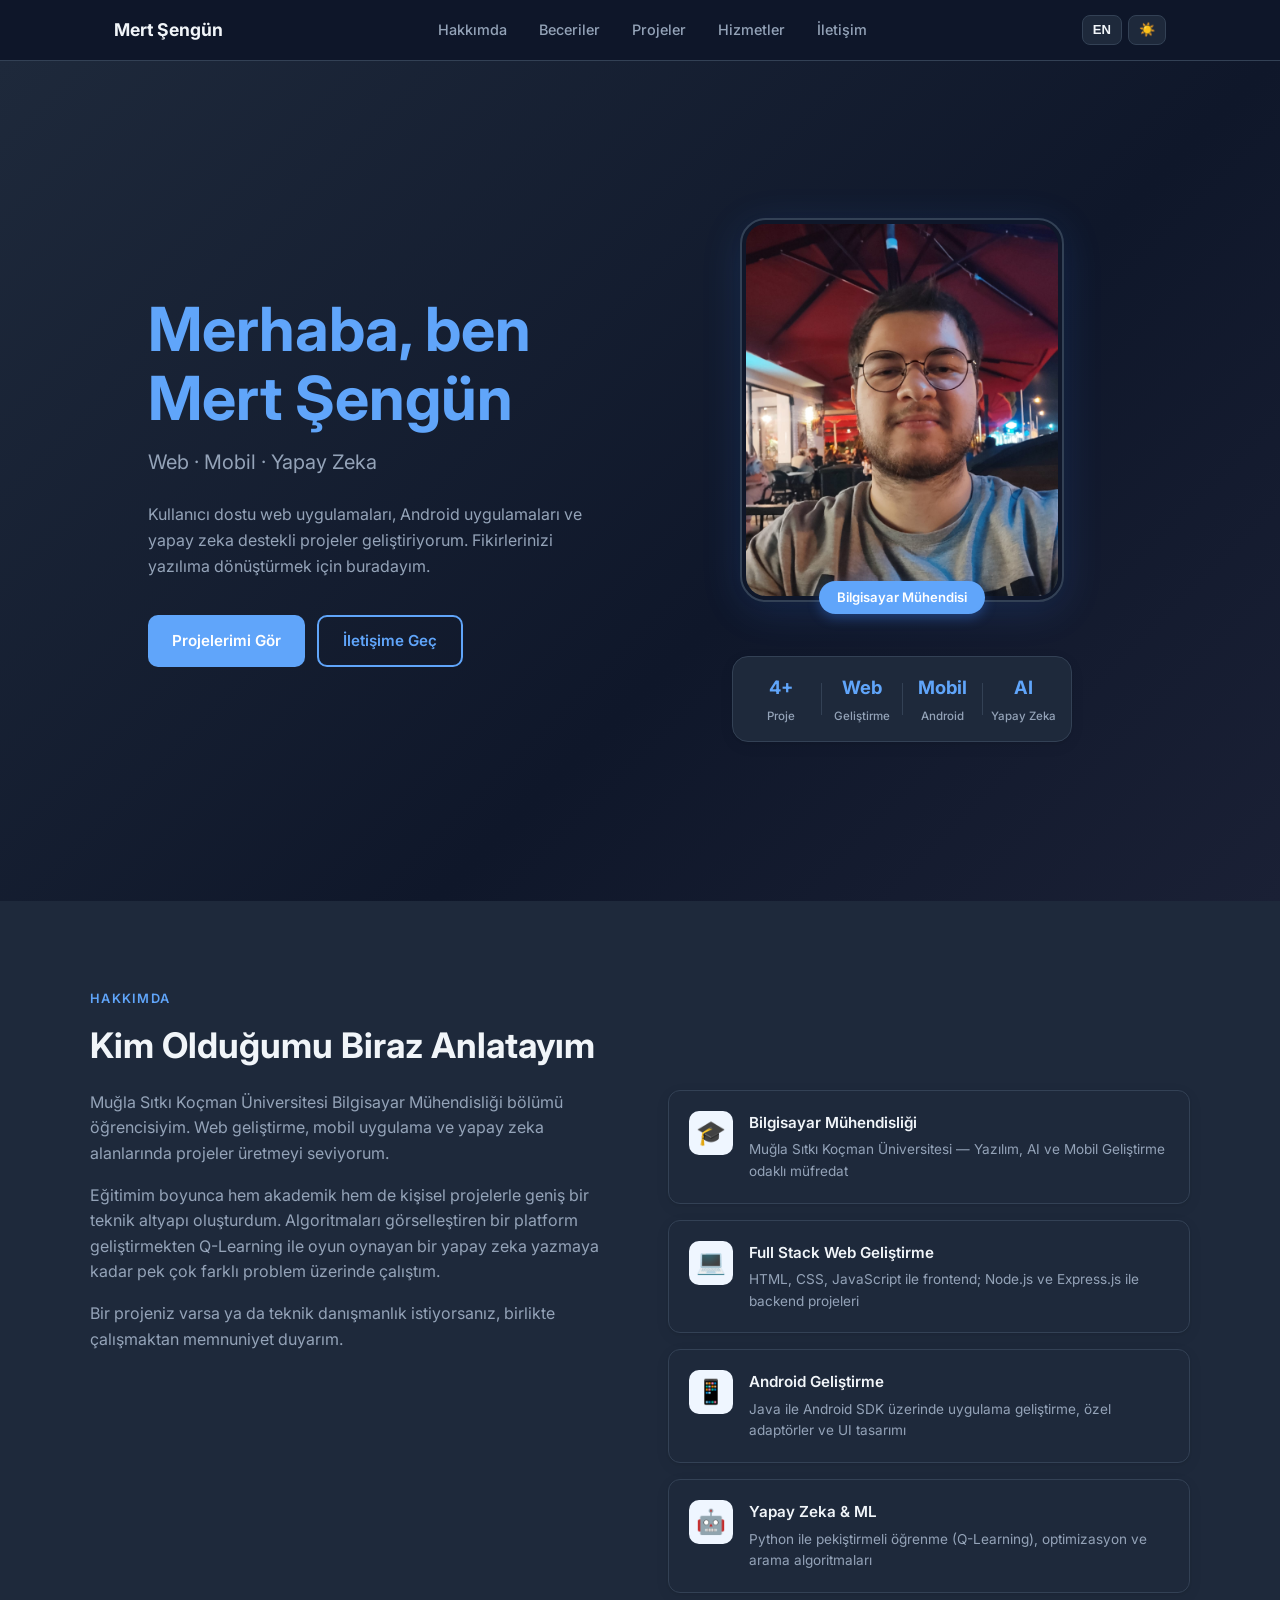
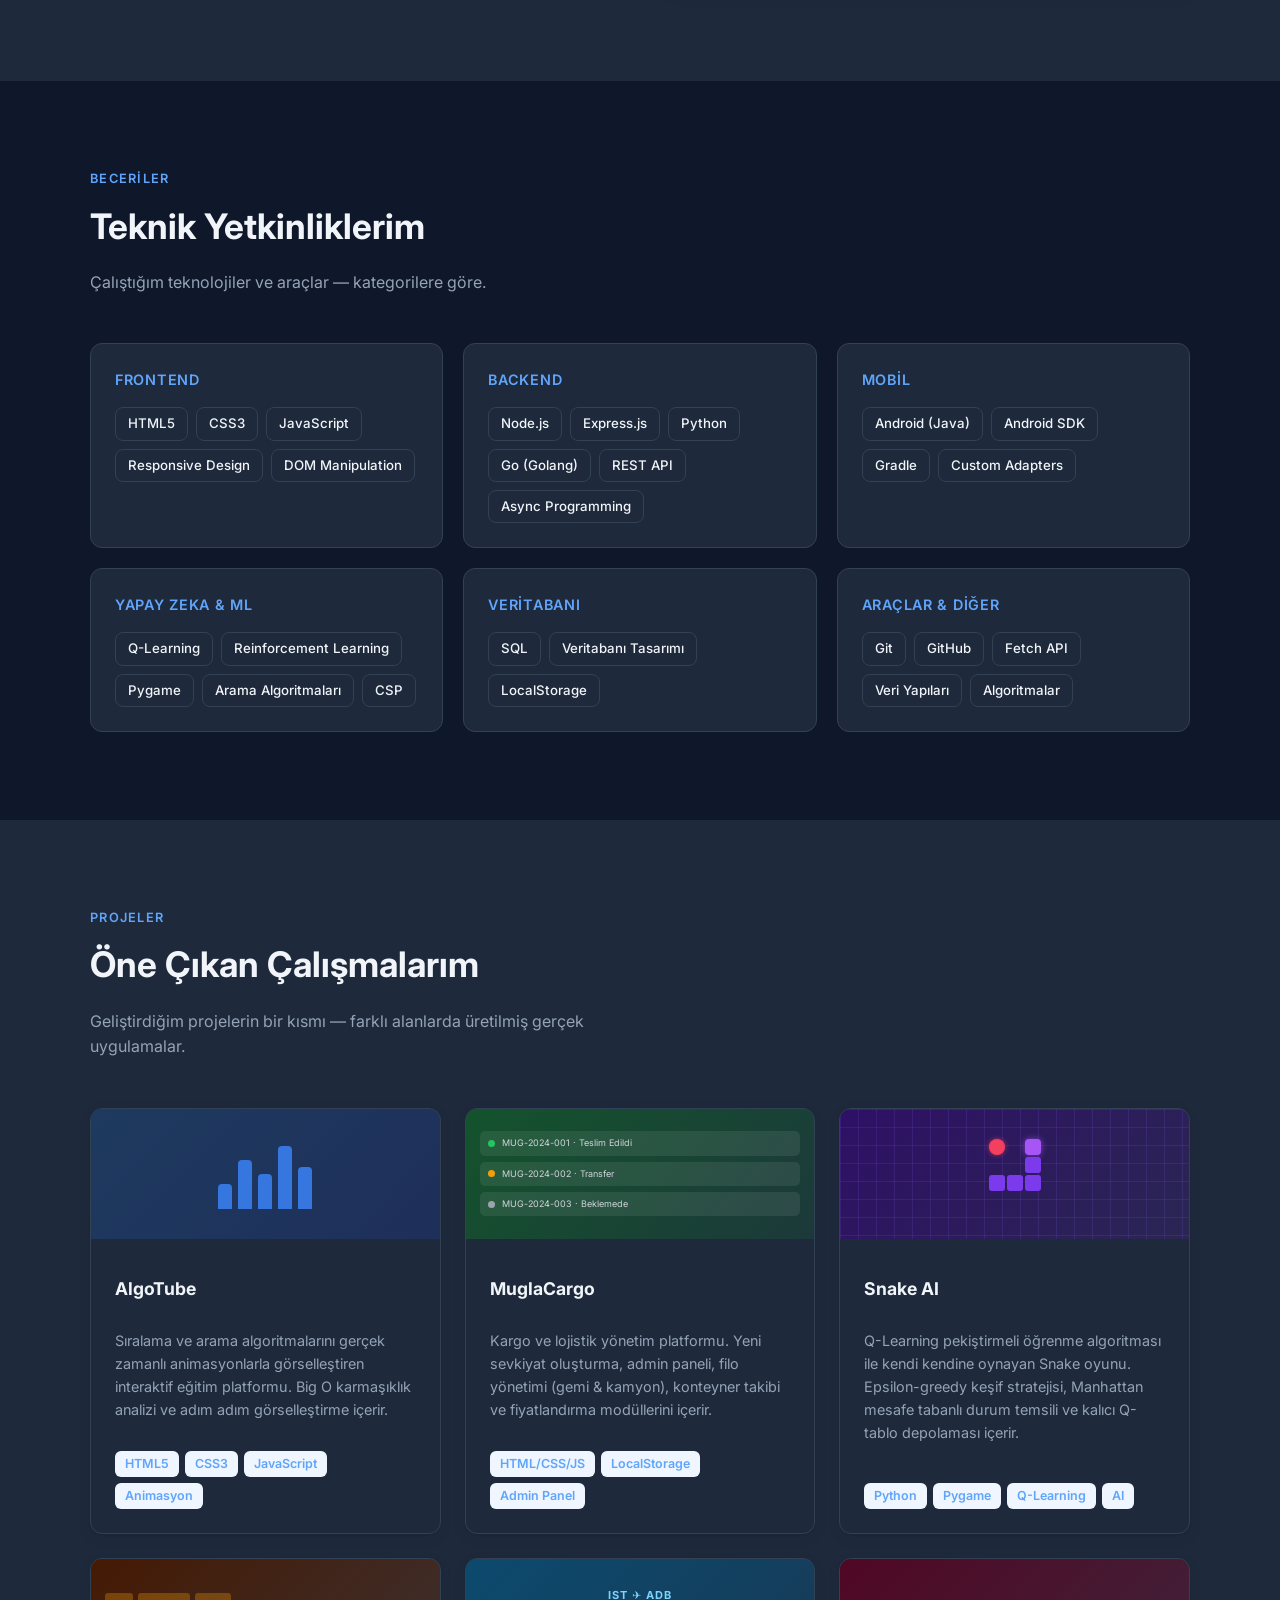
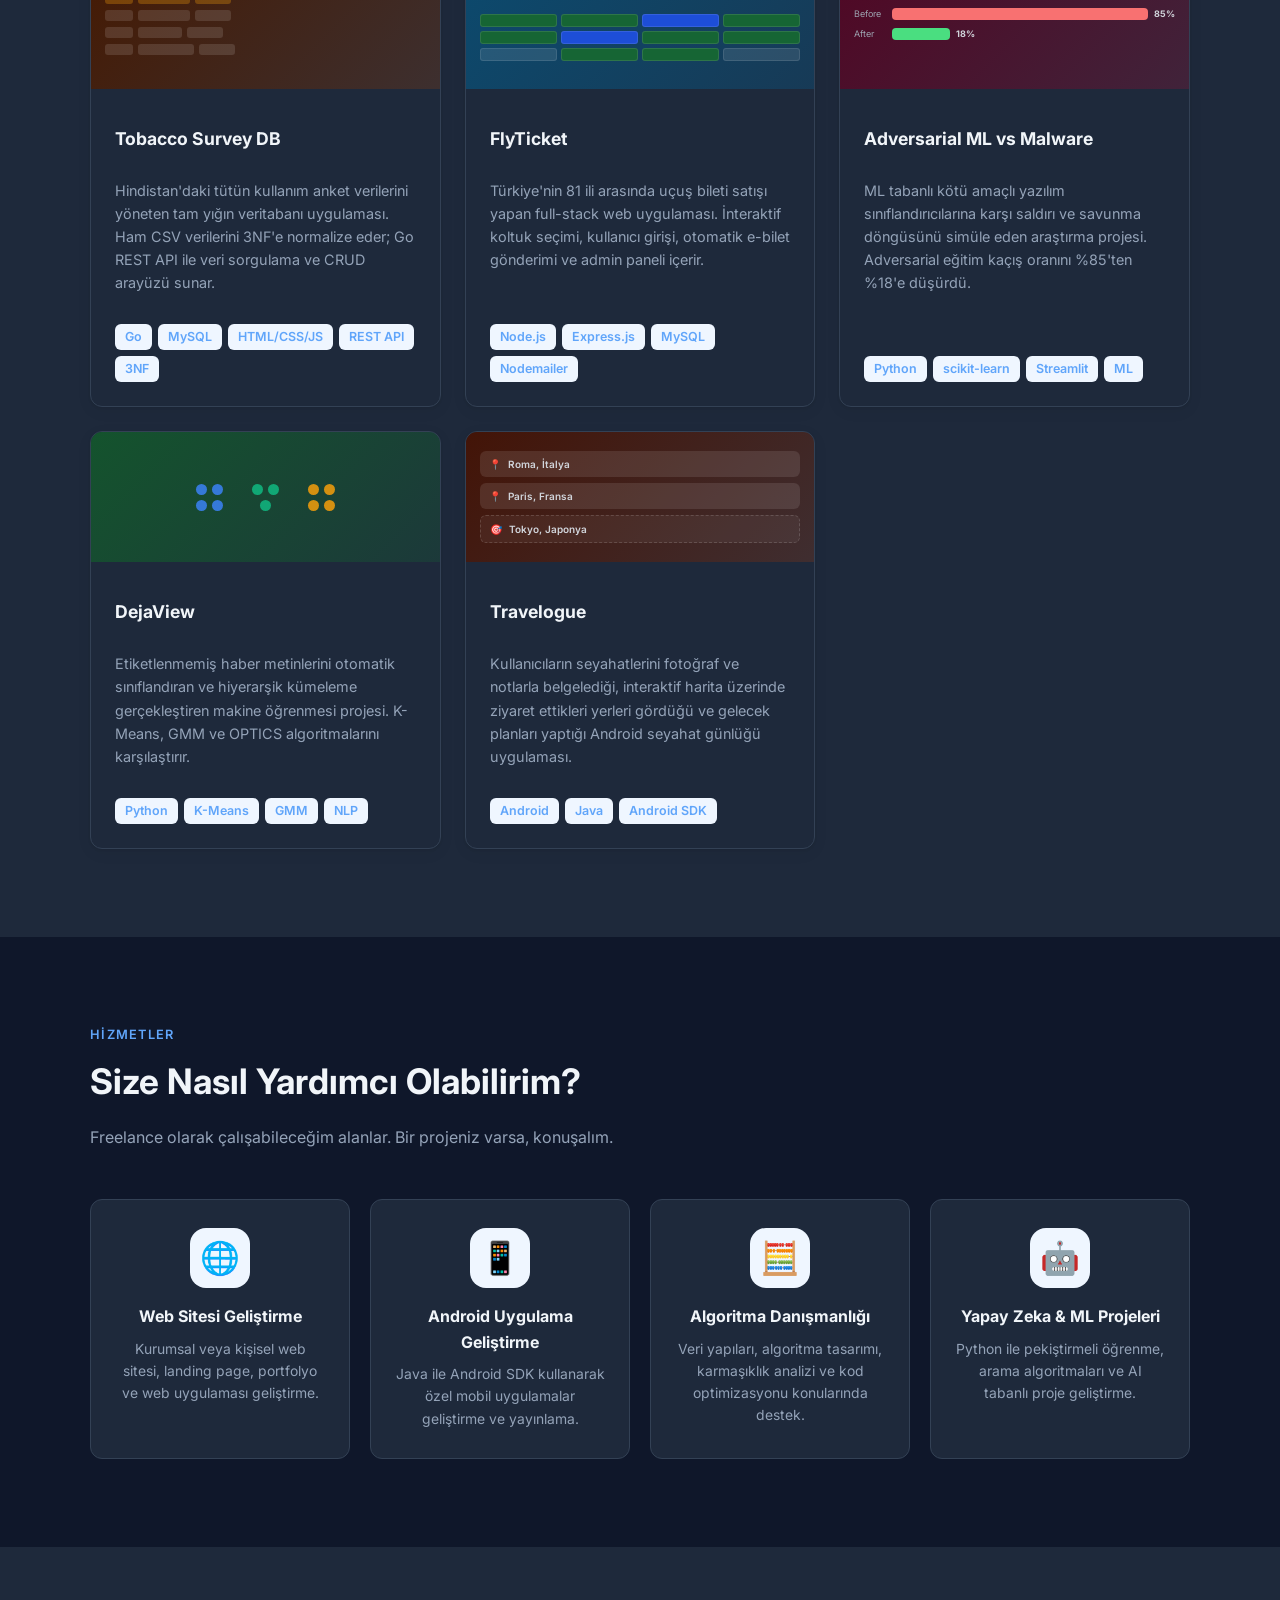
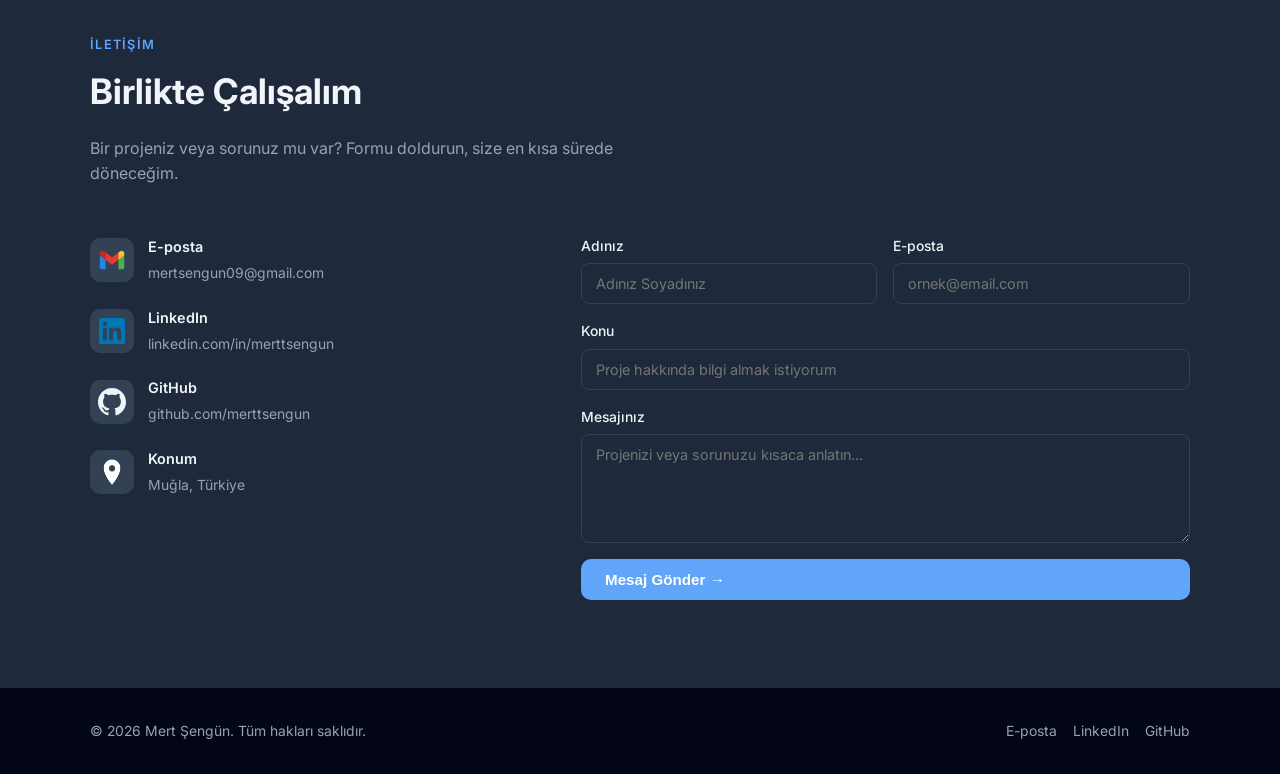
==== index.html @ 7d72d291 "Fix GitHub icon theming and mini preview card heights on mobile Co-Authored-By: Claude Sonnet 5 <nor" ====
<!DOCTYPE html>
<html lang="tr">
<head>
  <meta charset="UTF-8" />
  <meta name="viewport" content="width=device-width, initial-scale=1.0" />
  <title>Mert Şengün — Bilgisayar Mühendisi</title>
  <meta name="description" content="Mert Şengün kişisel portfolio sitesi. Web geliştirme, Android uygulama geliştirme ve yapay zeka projeleri." />
  <link rel="stylesheet" href="style.css" />
</head>
<body>

<!-- ── Navbar ── -->
<nav>
  <div class="nav-inner">
    <a class="nav-logo" href="#hero">Mert Şengün</a>
    <ul class="nav-links" id="navLinks">
      <li><a href="#about" data-i18n="nav.about">Hakkımda</a></li>
      <li><a href="#skills" data-i18n="nav.skills">Beceriler</a></li>
      <li><a href="#projects" data-i18n="nav.projects">Projeler</a></li>
      <li><a href="#services" data-i18n="nav.services">Hizmetler</a></li>
      <li><a href="#contact" data-i18n="nav.contact">İletişim</a></li>
    </ul>
    <div class="nav-controls">
      <button id="langToggle" class="nav-ctrl-btn">EN</button>
      <button id="themeToggle" class="nav-ctrl-btn" aria-label="Tema">🌙</button>
      <button class="nav-toggle" id="navToggle" aria-label="Menü">
        <span></span><span></span><span></span>
      </button>
    </div>
  </div>
</nav>

<!-- ── Hero ── -->
<section id="hero">
  <div class="hero-inner">
    <div class="hero-content">
      <h1 class="hero-name"><span data-i18n="hero.greeting">Merhaba, ben</span><br><span class="accent">Mert Şengün</span></h1>
      <p class="hero-role" data-i18n="hero.role">Web · Mobil · Yapay Zeka</p>
      <p class="hero-desc" data-i18n="hero.desc">
        Kullanıcı dostu web uygulamaları, Android uygulamaları ve yapay zeka destekli projeler geliştiriyorum. Fikirlerinizi yazılıma dönüştürmek için buradayım.
      </p>
      <div class="hero-actions">
        <a class="btn btn-primary" href="#projects" data-i18n="hero.btn.projects">Projelerimi Gör</a>
        <a class="btn btn-outline" href="#contact" data-i18n="hero.btn.contact">İletişime Geç</a>
      </div>
    </div>

    <div class="hero-visual">
      <div class="hero-photo-wrap">
        <img src="photo.jpeg" alt="Mert Şengün" class="hero-photo" />
        <div class="hero-photo-badge" data-i18n="hero.badge">Bilgisayar Mühendisi</div>
      </div>
      <div class="hero-stats">
        <div class="hero-stat">
          <span class="hero-stat-num">4+</span>
          <span class="hero-stat-label" data-i18n="hero.stat.projects">Proje</span>
        </div>
        <div class="hero-stat-divider"></div>
        <div class="hero-stat">
          <span class="hero-stat-num">Web</span>
          <span class="hero-stat-label" data-i18n="hero.stat.web">Geliştirme</span>
        </div>
        <div class="hero-stat-divider"></div>
        <div class="hero-stat">
          <span class="hero-stat-num">Mobil</span>
          <span class="hero-stat-label" data-i18n="hero.stat.mobile">Android</span>
        </div>
        <div class="hero-stat-divider"></div>
        <div class="hero-stat">
          <span class="hero-stat-num">AI</span>
          <span class="hero-stat-label" data-i18n="hero.stat.ai">Yapay Zeka</span>
        </div>
      </div>
    </div>
  </div>
</section>

<!-- ── Hakkımda ── -->
<section id="about">
  <div class="section-inner">
    <p class="section-label" data-i18n="about.label">Hakkımda</p>
    <h2 class="section-title" data-i18n="about.title">Kim Olduğumu Biraz Anlatayım</h2>

    <div class="about-grid">
      <div class="about-text fade-up">
        <p data-i18n="about.p1">Muğla Sıtkı Koçman Üniversitesi Bilgisayar Mühendisliği bölümü öğrencisiyim. Web geliştirme, mobil uygulama ve yapay zeka alanlarında projeler üretmeyi seviyorum.</p>
        <p data-i18n="about.p2">Eğitimim boyunca hem akademik hem de kişisel projelerle geniş bir teknik altyapı oluşturdum. Algoritmaları görselleştiren bir platform geliştirmekten Q-Learning ile oyun oynayan bir yapay zeka yazmaya kadar pek çok farklı problem üzerinde çalıştım.</p>
        <p data-i18n="about.p3">Bir projeniz varsa ya da teknik danışmanlık istiyorsanız, birlikte çalışmaktan memnuniyet duyarım.</p>
      </div>

      <div class="about-highlights">
        <div class="highlight-card fade-up">
          <div class="hc-icon">🎓</div>
          <div class="hc-body">
            <h4 data-i18n="about.card1.title">Bilgisayar Mühendisliği</h4>
            <p data-i18n="about.card1.desc">Muğla Sıtkı Koçman Üniversitesi — Yazılım, AI ve Mobil Geliştirme odaklı müfredat</p>
          </div>
        </div>
        <div class="highlight-card fade-up">
          <div class="hc-icon">💻</div>
          <div class="hc-body">
            <h4 data-i18n="about.card2.title">Full Stack Web Geliştirme</h4>
            <p data-i18n="about.card2.desc">HTML, CSS, JavaScript ile frontend; Node.js ve Express.js ile backend projeleri</p>
          </div>
        </div>
        <div class="highlight-card fade-up">
          <div class="hc-icon">📱</div>
          <div class="hc-body">
            <h4 data-i18n="about.card3.title">Android Geliştirme</h4>
            <p data-i18n="about.card3.desc">Java ile Android SDK üzerinde uygulama geliştirme, özel adaptörler ve UI tasarımı</p>
          </div>
        </div>
        <div class="highlight-card fade-up">
          <div class="hc-icon">🤖</div>
          <div class="hc-body">
            <h4 data-i18n="about.card4.title">Yapay Zeka &amp; ML</h4>
            <p data-i18n="about.card4.desc">Python ile pekiştirmeli öğrenme (Q-Learning), optimizasyon ve arama algoritmaları</p>
          </div>
        </div>
      </div>
    </div>
  </div>
</section>

<!-- ── Beceriler ── -->
<section id="skills">
  <div class="section-inner">
    <p class="section-label" data-i18n="skills.label">Beceriler</p>
    <h2 class="section-title" data-i18n="skills.title">Teknik Yetkinliklerim</h2>
    <p class="section-desc" data-i18n="skills.desc">Çalıştığım teknolojiler ve araçlar — kategorilere göre.</p>

    <div class="skills-grid">
      <div class="skill-category fade-up">
        <h3 data-i18n="skills.cat.frontend">Frontend</h3>
        <div class="skill-tags">
          <span class="skill-tag">HTML5</span>
          <span class="skill-tag">CSS3</span>
          <span class="skill-tag">JavaScript</span>
          <span class="skill-tag">Responsive Design</span>
          <span class="skill-tag">DOM Manipulation</span>
        </div>
      </div>
      <div class="skill-category fade-up">
        <h3 data-i18n="skills.cat.backend">Backend</h3>
        <div class="skill-tags">
          <span class="skill-tag">Node.js</span>
          <span class="skill-tag">Express.js</span>
          <span class="skill-tag">Python</span>
          <span class="skill-tag">Go (Golang)</span>
          <span class="skill-tag">REST API</span>
          <span class="skill-tag">Async Programming</span>
        </div>
      </div>
      <div class="skill-category fade-up">
        <h3 data-i18n="skills.cat.mobile">Mobil</h3>
        <div class="skill-tags">
          <span class="skill-tag">Android (Java)</span>
          <span class="skill-tag">Android SDK</span>
          <span class="skill-tag">Gradle</span>
          <span class="skill-tag">Custom Adapters</span>
        </div>
      </div>
      <div class="skill-category fade-up">
        <h3 data-i18n="skills.cat.ai">Yapay Zeka &amp; ML</h3>
        <div class="skill-tags">
          <span class="skill-tag">Q-Learning</span>
          <span class="skill-tag">Reinforcement Learning</span>
          <span class="skill-tag">Pygame</span>
          <span class="skill-tag" data-i18n-tag="skills.tag.search">Arama Algoritmaları</span>
          <span class="skill-tag">CSP</span>
        </div>
      </div>
      <div class="skill-category fade-up">
        <h3 data-i18n="skills.cat.db">Veritabanı</h3>
        <div class="skill-tags">
          <span class="skill-tag">SQL</span>
          <span class="skill-tag" data-i18n-tag="skills.tag.dbdesign">Veritabanı Tasarımı</span>
          <span class="skill-tag">LocalStorage</span>
        </div>
      </div>
      <div class="skill-category fade-up">
        <h3 data-i18n="skills.cat.tools">Araçlar &amp; Diğer</h3>
        <div class="skill-tags">
          <span class="skill-tag">Git</span>
          <span class="skill-tag">GitHub</span>
          <span class="skill-tag">Fetch API</span>
          <span class="skill-tag" data-i18n-tag="skills.tag.ds">Veri Yapıları</span>
          <span class="skill-tag" data-i18n-tag="skills.tag.algo">Algoritmalar</span>
        </div>
      </div>
    </div>
  </div>
</section>

<!-- ── Projeler ── -->
<section id="projects">
  <div class="section-inner">
    <p class="section-label" data-i18n="projects.label">Projeler</p>
    <h2 class="section-title" data-i18n="projects.title">Öne Çıkan Çalışmalarım</h2>
    <p class="section-desc" data-i18n="projects.desc">Geliştirdiğim projelerin bir kısmı — farklı alanlarda üretilmiş gerçek uygulamalar.</p>

    <div class="projects-grid">
      <div class="project-card fade-up">
        <div class="project-preview preview-algotube">
          <div class="preview-bars"><span></span><span></span><span></span><span></span><span></span></div>
        </div>
        <h3>AlgoTube</h3>
        <p data-i18n="projects.algotube.desc">Sıralama ve arama algoritmalarını gerçek zamanlı animasyonlarla görselleştiren interaktif eğitim platformu. Big O karmaşıklık analizi ve adım adım görselleştirme içerir.</p>
        <div class="project-tags">
          <span class="project-tag">HTML5</span>
          <span class="project-tag">CSS3</span>
          <span class="project-tag">JavaScript</span>
          <span class="project-tag" data-i18n-tag="tag.animation">Animasyon</span>
        </div>
      </div>

      <div class="project-card fade-up">
        <div class="project-preview preview-cargo">
          <div class="pv-wrap">
            <div class="cargo-row"><div class="cargo-dot green"></div><div class="cargo-label">MUG-2024-001 · Teslim Edildi</div></div>
            <div class="cargo-row"><div class="cargo-dot yellow"></div><div class="cargo-label">MUG-2024-002 · Transfer</div></div>
            <div class="cargo-row"><div class="cargo-dot gray"></div><div class="cargo-label">MUG-2024-003 · Beklemede</div></div>
          </div>
        </div>
        <h3>MuglaCargo</h3>
        <p data-i18n="projects.cargo.desc">Kargo ve lojistik yönetim platformu. Yeni sevkiyat oluşturma, admin paneli, filo yönetimi (gemi &amp; kamyon), konteyner takibi ve fiyatlandırma modüllerini içerir.</p>
        <div class="project-tags">
          <span class="project-tag">HTML/CSS/JS</span>
          <span class="project-tag">LocalStorage</span>
          <span class="project-tag">Admin Panel</span>
        </div>
      </div>

      <div class="project-card fade-up">
        <div class="project-preview preview-snake">
          <div class="pv-snake">
            <div class="snake-grid">
              <div class="snake-food" style="grid-column:2;grid-row:1"></div>
              <div class="snake-head" style="grid-column:4;grid-row:1"></div>
              <div class="snake-seg"  style="grid-column:4;grid-row:2"></div>
              <div class="snake-seg"  style="grid-column:4;grid-row:3"></div>
              <div class="snake-seg"  style="grid-column:3;grid-row:3"></div>
              <div class="snake-seg"  style="grid-column:2;grid-row:3"></div>
            </div>
          </div>
        </div>
        <h3>Snake AI</h3>
        <p data-i18n="projects.snake.desc">Q-Learning pekiştirmeli öğrenme algoritması ile kendi kendine oynayan Snake oyunu. Epsilon-greedy keşif stratejisi, Manhattan mesafe tabanlı durum temsili ve kalıcı Q-tablo depolaması içerir.</p>
        <div class="project-tags">
          <span class="project-tag">Python</span>
          <span class="project-tag">Pygame</span>
          <span class="project-tag">Q-Learning</span>
          <span class="project-tag">AI</span>
        </div>
      </div>

      <div class="project-card fade-up">
        <div class="project-preview preview-tobacco">
          <div class="pv-wrap">
            <div class="db-row"><div class="db-cell hd" style="width:28px"></div><div class="db-cell hd" style="width:52px"></div><div class="db-cell hd" style="width:36px"></div></div>
            <div class="db-row"><div class="db-cell" style="width:28px"></div><div class="db-cell" style="width:52px"></div><div class="db-cell" style="width:36px"></div></div>
            <div class="db-row"><div class="db-cell" style="width:28px"></div><div class="db-cell" style="width:44px"></div><div class="db-cell" style="width:36px"></div></div>
            <div class="db-row"><div class="db-cell" style="width:28px"></div><div class="db-cell" style="width:56px"></div><div class="db-cell" style="width:36px"></div></div>
          </div>
        </div>
        <h3>Tobacco Survey DB</h3>
        <p data-i18n="projects.tobacco.desc">Hindistan'daki tütün kullanım anket verilerini yöneten tam yığın veritabanı uygulaması. Ham CSV verilerini 3NF'e normalize eder; Go REST API ile veri sorgulama ve CRUD arayüzü sunar.</p>
        <div class="project-tags">
          <span class="project-tag">Go</span>
          <span class="project-tag">MySQL</span>
          <span class="project-tag">HTML/CSS/JS</span>
          <span class="project-tag">REST API</span>
          <span class="project-tag">3NF</span>
        </div>
      </div>

      <div class="project-card fade-up">
        <div class="project-preview preview-flyticket">
          <div class="pv-wrap">
            <div class="ft-route">IST ✈ ADB</div>
            <div class="ft-seats">
              <div class="ft-s ok"></div><div class="ft-s ok"></div><div class="ft-s sel"></div><div class="ft-s ok"></div>
              <div class="ft-s ok"></div><div class="ft-s sel"></div><div class="ft-s ok"></div><div class="ft-s ok"></div>
              <div class="ft-s emp"></div><div class="ft-s ok"></div><div class="ft-s ok"></div><div class="ft-s emp"></div>
            </div>
          </div>
        </div>
        <h3>FlyTicket</h3>
        <p data-i18n="projects.flyticket.desc">Türkiye'nin 81 ili arasında uçuş bileti satışı yapan full-stack web uygulaması. İnteraktif koltuk seçimi, kullanıcı girişi, otomatik e-bilet gönderimi ve admin paneli içerir.</p>
        <div class="project-tags">
          <span class="project-tag">Node.js</span>
          <span class="project-tag">Express.js</span>
          <span class="project-tag">MySQL</span>
          <span class="project-tag">Nodemailer</span>
        </div>
      </div>

      <div class="project-card fade-up">
        <div class="project-preview preview-adversarial">
          <div class="pv-wrap">
            <div class="adv-row"><span class="adv-lbl">Before</span><div class="adv-bar adv-bad" style="width:85%"></div><span class="adv-pct">85%</span></div>
            <div class="adv-row"><span class="adv-lbl">After</span><div class="adv-bar adv-good" style="width:18%"></div><span class="adv-pct">18%</span></div>
          </div>
        </div>
        <h3>Adversarial ML vs Malware</h3>
        <p data-i18n="projects.adversarial.desc">ML tabanlı kötü amaçlı yazılım sınıflandırıcılarına karşı saldırı ve savunma döngüsünü simüle eden araştırma projesi. Adversarial eğitim kaçış oranını %85'ten %18'e düşürdü.</p>
        <div class="project-tags">
          <span class="project-tag">Python</span>
          <span class="project-tag">scikit-learn</span>
          <span class="project-tag">Streamlit</span>
          <span class="project-tag">ML</span>
        </div>
      </div>

      <div class="project-card fade-up">
        <div class="project-preview preview-dejaview">
          <div class="pv-dj">
            <div class="dj-group" style="--gc:#3b82f6"><i></i><i></i><i></i><i></i></div>
            <div class="dj-group" style="--gc:#10b981"><i></i><i></i><i></i></div>
            <div class="dj-group" style="--gc:#f59e0b"><i></i><i></i><i></i><i></i></div>
          </div>
        </div>
        <h3>DejaView</h3>
        <p data-i18n="projects.dejaview.desc">Etiketlenmemiş haber metinlerini otomatik sınıflandıran ve hiyerarşik kümeleme gerçekleştiren makine öğrenmesi projesi. K-Means, GMM ve OPTICS algoritmalarını karşılaştırır.</p>
        <div class="project-tags">
          <span class="project-tag">Python</span>
          <span class="project-tag">K-Means</span>
          <span class="project-tag">GMM</span>
          <span class="project-tag">NLP</span>
        </div>
      </div>

      <div class="project-card fade-up">
        <div class="project-preview preview-travelogue">
          <div class="pv-wrap">
            <div class="tl-card"><span>📍</span><span class="tl-card-text">Roma, İtalya</span></div>
            <div class="tl-card"><span>📍</span><span class="tl-card-text">Paris, Fransa</span></div>
            <div class="tl-card tl-goal"><span>🎯</span><span class="tl-card-text">Tokyo, Japonya</span></div>
          </div>
        </div>
        <h3>Travelogue</h3>
        <p data-i18n="projects.travelogue.desc">Kullanıcıların seyahatlerini fotoğraf ve notlarla belgelediği, interaktif harita üzerinde ziyaret ettikleri yerleri gördüğü ve gelecek planları yaptığı Android seyahat günlüğü uygulaması.</p>
        <div class="project-tags">
          <span class="project-tag">Android</span>
          <span class="project-tag">Java</span>
          <span class="project-tag">Android SDK</span>
        </div>
      </div>
    </div>
  </div>
</section>

<!-- ── Hizmetler ── -->
<section id="services">
  <div class="section-inner">
    <p class="section-label" data-i18n="services.label">Hizmetler</p>
    <h2 class="section-title" data-i18n="services.title">Size Nasıl Yardımcı Olabilirim?</h2>
    <p class="section-desc" data-i18n="services.desc">Freelance olarak çalışabileceğim alanlar. Bir projeniz varsa, konuşalım.</p>

    <div class="services-grid">
      <div class="service-card fade-up">
        <div class="service-icon">🌐</div>
        <h3 data-i18n="services.web.title">Web Sitesi Geliştirme</h3>
        <p data-i18n="services.web.desc">Kurumsal veya kişisel web sitesi, landing page, portfolyo ve web uygulaması geliştirme.</p>
      </div>
      <div class="service-card fade-up">
        <div class="service-icon">📱</div>
        <h3 data-i18n="services.mobile.title">Android Uygulama Geliştirme</h3>
        <p data-i18n="services.mobile.desc">Java ile Android SDK kullanarak özel mobil uygulamalar geliştirme ve yayınlama.</p>
      </div>
      <div class="service-card fade-up">
        <div class="service-icon">🧮</div>
        <h3 data-i18n="services.algo.title">Algoritma Danışmanlığı</h3>
        <p data-i18n="services.algo.desc">Veri yapıları, algoritma tasarımı, karmaşıklık analizi ve kod optimizasyonu konularında destek.</p>
      </div>
      <div class="service-card fade-up">
        <div class="service-icon">🤖</div>
        <h3 data-i18n="services.ai.title">Yapay Zeka &amp; ML Projeleri</h3>
        <p data-i18n="services.ai.desc">Python ile pekiştirmeli öğrenme, arama algoritmaları ve AI tabanlı proje geliştirme.</p>
      </div>
    </div>
  </div>
</section>

<!-- ── İletişim ── -->
<section id="contact">
  <div class="section-inner">
    <p class="section-label" data-i18n="contact.label">İletişim</p>
    <h2 class="section-title" data-i18n="contact.title">Birlikte Çalışalım</h2>
    <p class="section-desc" data-i18n="contact.desc">Bir projeniz veya sorunuz mu var? Formu doldurun, size en kısa sürede döneceğim.</p>

    <div class="contact-grid">
      <div class="contact-info fade-up">
        <div class="contact-item">
          <div class="contact-item-icon">
            <svg xmlns="http://www.w3.org/2000/svg" viewBox="0 0 48 48" width="28" height="28" aria-hidden="true">
              <path fill="#4caf50" d="M45,16.2l-5,2.75l-5,4.75L35,40h7c1.657,0,3-1.343,3-3V16.2z"/>
              <path fill="#1e88e5" d="M3,16.2l3.614,1.71L13,23.7V40H6c-1.657,0-3-1.343-3-3V16.2z"/>
              <polygon fill="#e53935" points="35,11.2 24,19.45 13,11.2 12,17 13,23.7 24,31.95 35,23.7 36,17"/>
              <path fill="#c62828" d="M3,12.298V16.2l10,7.5V11.2L9.876,8.859C9.132,8.301,8.228,8,7.298,8C4.924,8,3,9.924,3,12.298z"/>
              <path fill="#fbc02d" d="M45,12.298V16.2l-10,7.5V11.2l3.124-2.341C38.868,8.301,39.772,8,40.702,8C43.076,8,45,9.924,45,12.298z"/>
            </svg>
          </div>
          <div class="contact-item-text">
            <h4 data-i18n="contact.email">E-posta</h4>
            <a href="mailto:mertsengun09@gmail.com">mertsengun09@gmail.com</a>
          </div>
        </div>
        <div class="contact-item">
          <div class="contact-item-icon">
            <svg viewBox="0 0 24 24" width="26" height="26" xmlns="http://www.w3.org/2000/svg" aria-hidden="true">
              <path d="M20.447 20.452h-3.554v-5.569c0-1.328-.027-3.037-1.852-3.037-1.853 0-2.136 1.445-2.136 2.939v5.667H9.351V9h3.414v1.561h.046c.477-.9 1.637-1.85 3.37-1.85 3.601 0 4.267 2.37 4.267 5.455v6.286zM5.337 7.433a2.062 2.062 0 0 1-2.063-2.065 2.064 2.064 0 1 1 2.063 2.065zm1.782 13.019H3.555V9h3.564v11.452zM22.225 0H1.771C.792 0 0 .774 0 1.729v20.542C0 23.227.792 24 1.771 24h20.451C23.2 24 24 23.227 24 22.271V1.729C24 .774 23.2 0 22.222 0h.003z" fill="#0077B5"/>
            </svg>
          </div>
          <div class="contact-item-text">
            <h4 data-i18n="contact.linkedin">LinkedIn</h4>
            <a href="https://linkedin.com/in/merttsengun" id="linkedinLink" target="_blank" rel="noopener">linkedin.com/in/merttsengun</a>
          </div>
        </div>
        <div class="contact-item">
          <div class="contact-item-icon icon-github">
            <svg viewBox="0 0 24 24" width="28" height="28" aria-hidden="true">
              <path class="github-path" d="M12 0C5.37 0 0 5.37 0 12c0 5.3 3.438 9.8 8.205 11.385.6.113.82-.258.82-.577 0-.285-.01-1.04-.015-2.04-3.338.724-4.042-1.61-4.042-1.61-.546-1.385-1.335-1.755-1.335-1.755-1.087-.744.084-.729.084-.729 1.205.084 1.838 1.236 1.838 1.236 1.07 1.835 2.809 1.305 3.495.998.108-.776.417-1.305.76-1.605-2.665-.3-5.466-1.332-5.466-5.93 0-1.31.465-2.38 1.235-3.22-.135-.303-.54-1.523.105-3.176 0 0 1.005-.322 3.3 1.23.96-.267 1.98-.399 3-.405 1.02.006 2.04.138 3 .405 2.28-1.552 3.285-1.23 3.285-1.23.645 1.653.24 2.873.12 3.176.765.84 1.23 1.91 1.23 3.22 0 4.61-2.805 5.625-5.475 5.92.42.36.81 1.096.81 2.22 0 1.606-.015 2.896-.015 3.286 0 .315.21.69.825.57C20.565 21.795 24 17.295 24 12c0-6.63-5.37-12-12-12z"/>
            </svg>
          </div>
          <div class="contact-item-text">
            <h4>GitHub</h4>
            <a href="https://github.com/merttsengun" target="_blank" rel="noopener">github.com/merttsengun</a>
          </div>
        </div>
        <div class="contact-item">
          <div class="contact-item-icon">
            <img src="icons8-location-50.png" width="26" height="26" alt="Konum" class="location-icon"/>
          </div>
          <div class="contact-item-text">
            <h4 data-i18n="contact.location">Konum</h4>
            <span data-i18n="contact.location.val">Muğla, Türkiye</span>
          </div>
        </div>
      </div>

      <form class="contact-form fade-up" id="contactForm">
        <div class="form-row">
          <div class="form-group">
            <label for="fname" data-i18n="contact.fname.label">Adınız</label>
            <input type="text" id="fname" name="name" data-i18n-placeholder="contact.fname.placeholder" placeholder="Adınız Soyadınız" required />
          </div>
          <div class="form-group">
            <label for="femail" data-i18n="contact.femail.label">E-posta</label>
            <input type="email" id="femail" name="email" data-i18n-placeholder="contact.femail.placeholder" placeholder="ornek@email.com" required />
          </div>
        </div>
        <div class="form-group">
          <label for="fsubject" data-i18n="contact.fsubject.label">Konu</label>
          <input type="text" id="fsubject" name="subject" data-i18n-placeholder="contact.fsubject.placeholder" placeholder="Proje hakkında bilgi almak istiyorum" />
        </div>
        <div class="form-group">
          <label for="fmessage" data-i18n="contact.fmessage.label">Mesajınız</label>
          <textarea id="fmessage" name="message" rows="5" data-i18n-placeholder="contact.fmessage.placeholder" placeholder="Projenizi veya sorunuzu kısaca anlatın..." required></textarea>
        </div>
        <button type="submit" class="btn btn-primary" id="submitBtn" data-i18n="contact.submit">Mesaj Gönder →</button>
      </form>
    </div>
  </div>
</section>

<!-- ── Footer ── -->
<footer>
  <div class="footer-inner">
    <span data-i18n="footer.rights">© 2026 Mert Şengün. Tüm hakları saklıdır.</span>
    <div style="display:flex;gap:16px;">
      <a href="mailto:mertsengun09@gmail.com" data-i18n="contact.email">E-posta</a>
      <a href="https://linkedin.com/in/merttsengun" id="linkedinFooter" target="_blank" rel="noopener">LinkedIn</a>
      <a href="https://github.com/merttsengun" target="_blank" rel="noopener">GitHub</a>
    </div>
  </div>
</footer>

<script src="config.js"></script>
<script src="script.js"></script>
</body>
</html>
---- style.css ----
@import url('https://fonts.googleapis.com/css2?family=Inter:wght@400;500;600;700&display=swap');

*, *::before, *::after { box-sizing: border-box; margin: 0; padding: 0; }

:root {
  --bg: #ffffff;
  --surface: #f8fafc;
  --border: #e2e8f0;
  --text: #1e293b;
  --muted: #64748b;
  --accent: #3b82f6;
  --accent-hover: #2563eb;
  --radius: 12px;
  --shadow: 0 1px 3px rgba(0,0,0,.07), 0 4px 16px rgba(0,0,0,.05);
  --shadow-hover: 0 4px 12px rgba(59,130,246,.2), 0 8px 32px rgba(0,0,0,.08);
}

html { scroll-behavior: smooth; }

body {
  font-family: 'Inter', system-ui, sans-serif;
  background: var(--bg);
  color: var(--text);
  line-height: 1.6;
}

/* ── Navbar ── */
nav {
  position: sticky;
  top: 0;
  z-index: 100;
  background: rgba(255,255,255,.9);
  backdrop-filter: blur(12px);
  border-bottom: 1px solid var(--border);
}

.nav-inner {
  max-width: 1100px;
  margin: 0 auto;
  padding: 0 24px;
  height: 60px;
  display: flex;
  align-items: center;
  justify-content: space-between;
}

.nav-logo {
  font-size: 1.1rem;
  font-weight: 700;
  color: var(--text);
  text-decoration: none;
}

.nav-links {
  display: flex;
  gap: 8px;
  list-style: none;
}

.nav-links a {
  text-decoration: none;
  color: var(--muted);
  font-size: .9rem;
  font-weight: 500;
  padding: 6px 12px;
  border-radius: 8px;
  transition: color .2s, background .2s;
}

.nav-links a:hover,
.nav-links a.active {
  color: var(--accent);
  background: #eff6ff;
}

.nav-toggle {
  display: none;
  flex-direction: column;
  gap: 5px;
  background: none;
  border: none;
  cursor: pointer;
  padding: 4px;
}

.nav-toggle span {
  display: block;
  width: 22px;
  height: 2px;
  background: var(--text);
  border-radius: 2px;
  transition: transform .3s, opacity .3s;
}

/* ── Sections ── */
section { padding: 88px 24px; }

.section-inner {
  max-width: 1100px;
  margin: 0 auto;
}

.section-label {
  font-size: .8rem;
  font-weight: 600;
  letter-spacing: .1em;
  text-transform: uppercase;
  color: var(--accent);
  margin-bottom: 8px;
}

.section-title {
  font-size: clamp(1.6rem, 3vw, 2.2rem);
  font-weight: 700;
  color: var(--text);
  margin-bottom: 16px;
}

.section-desc {
  color: var(--muted);
  max-width: 560px;
  margin-bottom: 48px;
}

/* ── Hero ── */
#hero {
  min-height: calc(100vh - 60px);
  display: flex;
  align-items: center;
  background: linear-gradient(135deg, #f0f9ff 0%, #ffffff 50%, #fafafa 100%);
  padding: 40px 24px;
}

.hero-inner {
  max-width: 1100px;
  margin: 0 auto;
  display: grid;
  grid-template-columns: 1fr 1fr;
  gap: 64px;
  align-items: center;
}

.hero-badge {
  display: inline-block;
  background: #eff6ff;
  color: var(--accent);
  font-size: .8rem;
  font-weight: 600;
  padding: 4px 12px;
  border-radius: 20px;
  margin-bottom: 20px;
}

.hero-name {
  font-size: clamp(2.4rem, 5vw, 3.8rem);
  font-weight: 700;
  line-height: 1.15;
  margin-bottom: 12px;
}

.hero-name span { color: var(--accent); }

.hero-role {
  font-size: clamp(1rem, 2vw, 1.25rem);
  color: var(--muted);
  margin-bottom: 24px;
}

.hero-desc {
  color: var(--muted);
  margin-bottom: 36px;
  max-width: 460px;
}

.hero-actions { display: flex; gap: 12px; flex-wrap: wrap; }

.btn {
  display: inline-flex;
  align-items: center;
  gap: 8px;
  padding: 12px 24px;
  border-radius: 10px;
  font-size: .95rem;
  font-weight: 600;
  text-decoration: none;
  cursor: pointer;
  border: none;
  transition: all .2s;
}

.btn-primary {
  background: var(--accent);
  color: #fff;
}

.btn-primary:hover { background: var(--accent-hover); transform: translateY(-1px); box-shadow: var(--shadow-hover); }

.btn-outline {
  background: transparent;
  color: var(--accent);
  border: 2px solid var(--accent);
}

.btn-outline:hover { background: #eff6ff; transform: translateY(-1px); }

.hero-visual {
  display: flex;
  flex-direction: column;
  justify-content: center;
  align-items: center;
  gap: 28px;
}

.hero-card {
  background: var(--bg);
  border: 1px solid var(--border);
  border-radius: var(--radius);
  padding: 28px;
  box-shadow: var(--shadow);
  width: 100%;
  max-width: 340px;
}

.hc-header {
  display: flex;
  align-items: center;
  gap: 12px;
  margin-bottom: 20px;
}

.hero-photo-wrap {
  position: relative;
  display: inline-block;
}

.hero-photo {
  width: 320px;
  height: 380px;
  object-fit: cover;
  object-position: center top;
  border-radius: 24px;
  box-shadow: 0 8px 40px rgba(59,130,246,.18), 0 2px 12px rgba(0,0,0,.1);
  display: block;
  border: 4px solid var(--bg);
  outline: 2px solid var(--border);
}

.hero-photo-badge {
  position: absolute;
  bottom: -14px;
  left: 50%;
  transform: translateX(-50%);
  background: var(--accent);
  color: #fff;
  font-size: .82rem;
  font-weight: 600;
  padding: 6px 18px;
  border-radius: 20px;
  white-space: nowrap;
  box-shadow: 0 4px 12px rgba(59,130,246,.35);
}

.hero-stats {
  display: flex;
  align-items: center;
  justify-content: center;
  gap: 0;
  background: var(--bg);
  border: 1px solid var(--border);
  border-radius: 16px;
  padding: 16px 8px;
  margin-top: 28px;
  box-shadow: var(--shadow);
  width: 100%;
  max-width: 340px;
}

.hero-stat {
  display: flex;
  flex-direction: column;
  align-items: center;
  flex: 1;
  gap: 4px;
}

.hero-stat-num {
  font-size: 1.15rem;
  font-weight: 700;
  color: var(--accent);
}

.hero-stat-label {
  font-size: .72rem;
  color: var(--muted);
  font-weight: 500;
}

.hero-stat-divider {
  width: 1px;
  height: 32px;
  background: var(--border);
  flex-shrink: 0;
}

.hc-name { font-weight: 600; font-size: .95rem; }
.hc-title { font-size: .8rem; color: var(--muted); }

.hc-stats {
  display: grid;
  grid-template-columns: 1fr 1fr;
  gap: 12px;
}

.hc-stat {
  background: var(--surface);
  border-radius: 8px;
  padding: 12px;
  text-align: center;
}

.hc-stat-num { font-size: 1.3rem; font-weight: 700; color: var(--accent); }
.hc-stat-label { font-size: .75rem; color: var(--muted); }

/* ── Hakkımda ── */
#about { background: var(--surface); }

.about-grid {
  display: grid;
  grid-template-columns: 1fr 1fr;
  gap: 56px;
  align-items: start;
}

.about-text p { color: var(--muted); margin-bottom: 16px; }

.about-highlights { display: flex; flex-direction: column; gap: 16px; }

.highlight-card {
  background: var(--bg);
  border: 1px solid var(--border);
  border-radius: var(--radius);
  padding: 20px;
  display: flex;
  align-items: flex-start;
  gap: 16px;
  box-shadow: var(--shadow);
  transition: box-shadow .2s, transform .2s;
}

.highlight-card:hover { box-shadow: var(--shadow-hover); transform: translateY(-2px); }

.hc-icon {
  font-size: 1.5rem;
  width: 44px;
  height: 44px;
  display: flex;
  align-items: center;
  justify-content: center;
  background: #eff6ff;
  border-radius: 10px;
  flex-shrink: 0;
}

.hc-body h4 { font-size: .95rem; font-weight: 600; margin-bottom: 4px; }
.hc-body p { font-size: .85rem; color: var(--muted); }

/* ── Beceriler ── */
#skills { background: var(--bg); }

.skills-grid {
  display: grid;
  grid-template-columns: repeat(auto-fill, minmax(280px, 1fr));
  gap: 20px;
}

.skill-category {
  background: var(--surface);
  border: 1px solid var(--border);
  border-radius: var(--radius);
  padding: 24px;
}

.skill-category h3 {
  font-size: .9rem;
  font-weight: 600;
  color: var(--accent);
  margin-bottom: 16px;
  text-transform: uppercase;
  letter-spacing: .05em;
}

.skill-tags { display: flex; flex-wrap: wrap; gap: 8px; }

.skill-tag {
  background: var(--bg);
  border: 1px solid var(--border);
  border-radius: 8px;
  padding: 5px 12px;
  font-size: .83rem;
  font-weight: 500;
  color: var(--text);
  transition: background .2s, border-color .2s, color .2s;
}

.skill-tag:hover {
  background: #eff6ff;
  border-color: var(--accent);
  color: var(--accent);
}

/* ── Projeler ── */
#projects { background: var(--surface); }

.projects-grid {
  display: grid;
  grid-template-columns: repeat(auto-fill, minmax(320px, 1fr));
  gap: 24px;
}

.project-card {
  background: var(--bg);
  border: 1px solid var(--border);
  border-radius: var(--radius);
  padding: 28px;
  box-shadow: var(--shadow);
  display: flex;
  flex-direction: column;
  gap: 16px;
  transition: box-shadow .25s, transform .25s;
}

.project-card:hover { box-shadow: var(--shadow-hover); transform: translateY(-4px); }

.project-icon {
  font-size: 1.8rem;
  width: 52px;
  height: 52px;
  display: flex;
  align-items: center;
  justify-content: center;
  background: #eff6ff;
  border-radius: 12px;
}

.project-card h3 { font-size: 1.1rem; font-weight: 700; }
.project-card p { color: var(--muted); font-size: .9rem; flex: 1; }

.project-tags { display: flex; flex-wrap: wrap; gap: 6px; }

.project-tag {
  background: #eff6ff;
  color: var(--accent);
  border-radius: 6px;
  padding: 3px 10px;
  font-size: .78rem;
  font-weight: 600;
}

/* ── Hizmetler ── */
#services { background: var(--bg); }

.services-grid {
  display: grid;
  grid-template-columns: repeat(auto-fill, minmax(240px, 1fr));
  gap: 20px;
}

.service-card {
  background: var(--surface);
  border: 1px solid var(--border);
  border-radius: var(--radius);
  padding: 28px 24px;
  text-align: center;
  transition: box-shadow .2s, transform .2s;
}

.service-card:hover { box-shadow: var(--shadow-hover); transform: translateY(-3px); }

.service-icon {
  font-size: 2rem;
  width: 60px;
  height: 60px;
  display: flex;
  align-items: center;
  justify-content: center;
  background: #eff6ff;
  border-radius: 16px;
  margin: 0 auto 16px;
}

.service-card h3 { font-size: 1rem; font-weight: 700; margin-bottom: 8px; }
.service-card p { font-size: .87rem; color: var(--muted); }

/* ── İletişim ── */
#contact { background: var(--surface); }

.contact-grid {
  display: grid;
  grid-template-columns: 1fr 1.4fr;
  gap: 56px;
  align-items: start;
}

.contact-info { display: flex; flex-direction: column; gap: 20px; }

.contact-item {
  display: flex;
  align-items: center;
  gap: 14px;
}

.contact-item-icon {
  width: 44px;
  height: 44px;
  background: #eff6ff;
  border-radius: 10px;
  display: flex;
  align-items: center;
  justify-content: center;
  font-size: 1.1rem;
  flex-shrink: 0;
  color: var(--text);
}

.contact-item-text h4 { font-size: .9rem; font-weight: 600; margin-bottom: 2px; }
.contact-item-text a,
.contact-item-text span { font-size: .87rem; color: var(--muted); text-decoration: none; }
.contact-item-text a:hover { color: var(--accent); }

.contact-form { display: flex; flex-direction: column; gap: 16px; }

.form-group { display: flex; flex-direction: column; gap: 6px; }

.form-group label { font-size: .87rem; font-weight: 500; color: var(--text); }

.form-group input,
.form-group textarea {
  padding: 11px 14px;
  border: 1.5px solid var(--border);
  border-radius: 8px;
  font-family: inherit;
  font-size: .9rem;
  color: var(--text);
  background: var(--bg);
  transition: border-color .2s, box-shadow .2s;
  outline: none;
  resize: vertical;
}

.form-group input:focus,
.form-group textarea:focus {
  border-color: var(--accent);
  box-shadow: 0 0 0 3px rgba(59,130,246,.12);
}

.form-row { display: grid; grid-template-columns: 1fr 1fr; gap: 16px; }

/* ── Footer ── */
footer {
  background: var(--text);
  color: #94a3b8;
  text-align: center;
  padding: 32px 24px;
  font-size: .87rem;
}

footer a { color: #94a3b8; text-decoration: none; transition: color .2s; }
footer a:hover { color: #fff; }

.footer-inner { max-width: 1100px; margin: 0 auto; display: flex; justify-content: space-between; align-items: center; flex-wrap: wrap; gap: 12px; }

/* ── Animations ── */
.fade-up {
  opacity: 0;
  transform: translateY(24px);
  transition: opacity .6s ease, transform .6s ease;
}

.fade-up.visible { opacity: 1; transform: translateY(0); }

/* ── Nav Controls (lang + theme toggles) ── */
.nav-controls {
  display: flex;
  align-items: center;
  gap: 6px;
}

.nav-ctrl-btn {
  background: var(--surface);
  border: 1px solid var(--border);
  border-radius: 8px;
  padding: 5px 10px;
  font-size: .82rem;
  font-weight: 600;
  color: var(--text);
  cursor: pointer;
  transition: background .2s, border-color .2s, color .2s;
  line-height: 1.4;
}

.nav-ctrl-btn:hover {
  background: #eff6ff;
  border-color: var(--accent);
  color: var(--accent);
}

/* ── Dark Mode ── */
html.dark {
  --bg: #0f172a;
  --surface: #1e293b;
  --border: #334155;
  --text: #f1f5f9;
  --muted: #94a3b8;
  --accent: #60a5fa;
  --accent-hover: #3b82f6;
}

html.dark .contact-item-icon {
  background: #334155;
  color: #f1f5f9;
}

.github-path { fill: #1e293b; }
html.dark .github-path { fill: #f1f5f9; }

html.dark .location-icon {
  filter: invert(1);
}

html.dark nav { background: rgba(15,23,42,.92); }

html.dark #hero {
  background: linear-gradient(135deg, #1e293b 0%, #0f172a 60%, #1a2035 100%);
}

html.dark .nav-ctrl-btn:hover { background: #1e3a5f; }

html.dark .hero-stats,
html.dark .hero-card,
html.dark .highlight-card,
html.dark .project-card,
html.dark .skill-tag { background: #1e293b; }

html.dark .skill-tag:hover { background: #1e3a5f; }

html.dark .preview-algotube    { background: linear-gradient(135deg, #1e3a5f, #1e40af44); }
html.dark .preview-cargo       { background: linear-gradient(135deg, #14532d, #16653644); }
html.dark .preview-snake       { background: linear-gradient(135deg, #2e1065, #4c1d9544); }
html.dark .preview-tobacco     { background: linear-gradient(135deg, #451a03, #92400e44); }
html.dark .preview-flyticket   { background: linear-gradient(135deg, #0c4a6e, #0369a144); }
html.dark .preview-adversarial { background: linear-gradient(135deg, #500724, #9f123744); }
html.dark .preview-dejaview    { background: linear-gradient(135deg, #14532d, #16653644); }
html.dark .preview-travelogue  { background: linear-gradient(135deg, #431407, #9a3a1244); }

html.dark footer { background: #020617; }

html.dark .form-group input,
html.dark .form-group textarea {
  background: #1e293b;
  color: var(--text);
  border-color: var(--border);
}

html.dark .service-card { background: #1e293b; }

/* ── Project Previews ── */
.project-card { padding: 0; overflow: hidden; }

.project-preview {
  height: 130px;
  display: flex;
  align-items: center;
  justify-content: center;
  position: relative;
  overflow: hidden;
}

.preview-algotube    { background: linear-gradient(135deg, #dbeafe, #bfdbfe); }
.preview-cargo       { background: linear-gradient(135deg, #dcfce7, #bbf7d0); }
.preview-snake       { background: linear-gradient(135deg, #ede9fe, #ddd6fe); }
.preview-tobacco     { background: linear-gradient(135deg, #fef3c7, #fde68a); }
.preview-flyticket   { background: linear-gradient(135deg, #e0f2fe, #bae6fd); }
.preview-adversarial { background: linear-gradient(135deg, #fce7f3, #fbcfe8); }
.preview-dejaview    { background: linear-gradient(135deg, #f0fdf4, #bbf7d0); }
.preview-travelogue  { background: linear-gradient(135deg, #fff7ed, #fed7aa); }

/* AlgoTube — animating bars */
.preview-bars {
  display: flex;
  align-items: flex-end;
  gap: 6px;
  height: 70px;
}

.preview-bars span {
  width: 14px;
  border-radius: 4px 4px 0 0;
  background: #3b82f6;
  opacity: .85;
  animation: bar-pulse 1.4s ease-in-out infinite alternate;
}

.preview-bars span:nth-child(1) { height: 35%; animation-delay: 0s; }
.preview-bars span:nth-child(2) { height: 70%; animation-delay: .1s; }
.preview-bars span:nth-child(3) { height: 50%; animation-delay: .2s; }
.preview-bars span:nth-child(4) { height: 90%; animation-delay: .3s; }
.preview-bars span:nth-child(5) { height: 60%; animation-delay: .4s; }

@keyframes bar-pulse {
  from { opacity: .6; transform: scaleY(.9); }
  to   { opacity: 1;  transform: scaleY(1.05); }
}

/* Cargo / Snake / Tobacco — emoji icons */
.preview-ship,
.preview-grid,
.preview-db { font-size: 3rem; }

/* Snake — grid overlay */
.preview-snake { position: relative; }

.preview-grid::before {
  content: '';
  position: absolute;
  inset: 0;
  background-image:
    linear-gradient(rgba(139,92,246,.15) 1px, transparent 1px),
    linear-gradient(90deg, rgba(139,92,246,.15) 1px, transparent 1px);
  background-size: 18px 18px;
}

/* project card inner content padding */
.project-card > h3,
.project-card > p,
.project-card > .project-tags { padding: 0 24px; }

/* ── Mini UI Previews ── */

.pv-wrap {
  width: 100%; height: 130px; padding: 12px 14px;
  box-sizing: border-box;
  display: flex; flex-direction: column; justify-content: center; gap: 6px;
}

/* MuglaCargo */
.cargo-row { display: flex; align-items: center; gap: 7px; background: rgba(255,255,255,.45); border-radius: 5px; padding: 5px 8px; }
.cargo-dot  { width: 7px; height: 7px; border-radius: 50%; flex-shrink: 0; }
.cargo-dot.green  { background: #22c55e; }
.cargo-dot.yellow { background: #f59e0b; }
.cargo-dot.gray   { background: #9ca3af; }
.cargo-label { font-size: 9px; color: #374151; white-space: nowrap; }
html.dark .cargo-row  { background: rgba(255,255,255,.08); }
html.dark .cargo-label { color: #d1d5db; }

/* Snake AI */
.pv-snake { width: 100%; height: 130px; display: flex; align-items: center; justify-content: center; position: relative; }
.pv-snake::before {
  content: ''; position: absolute; inset: 0;
  background-image:
    linear-gradient(rgba(139,92,246,.15) 1px, transparent 1px),
    linear-gradient(90deg, rgba(139,92,246,.15) 1px, transparent 1px);
  background-size: 18px 18px;
}
.snake-grid {
  display: grid; grid-template-columns: repeat(5, 16px); grid-template-rows: repeat(4, 16px);
  gap: 2px; position: relative; z-index: 1;
}
.snake-seg  { background: #7c3aed; border-radius: 3px; }
.snake-head { background: #a855f7; border-radius: 4px; box-shadow: 0 0 6px #a855f7aa; }
.snake-food { background: #f43f5e; border-radius: 50%; box-shadow: 0 0 5px #f43f5eaa; }

/* Tobacco DB */
.db-row { display: flex; gap: 5px; }
.db-cell { height: 11px; border-radius: 3px; background: rgba(255,255,255,.55); }
.db-cell.hd { background: rgba(245,158,11,.4); }
html.dark .db-cell    { background: rgba(255,255,255,.12); }
html.dark .db-cell.hd { background: rgba(245,158,11,.3); }

/* FlyTicket */
.ft-route { font-size: 11px; font-weight: 700; color: #0369a1; text-align: center; letter-spacing: 1px; margin-bottom: 4px; }
.ft-seats { display: grid; grid-template-columns: repeat(4, 1fr); gap: 4px; }
.ft-s { height: 13px; border-radius: 3px; background: rgba(255,255,255,.5); border: 1px solid rgba(0,0,0,.08); }
.ft-s.ok  { background: #86efac; }
.ft-s.sel { background: #3b82f6; }
.ft-s.emp { background: rgba(255,255,255,.2); }
html.dark .ft-route { color: #7dd3fc; }
html.dark .ft-s     { background: rgba(255,255,255,.1); border-color: rgba(255,255,255,.1); }
html.dark .ft-s.ok  { background: #166534; }
html.dark .ft-s.sel { background: #1d4ed8; }

/* Adversarial ML */
.adv-row  { display: flex; align-items: center; gap: 6px; }
.adv-lbl  { font-size: 9px; width: 32px; color: #6b7280; flex-shrink: 0; }
.adv-bar  { height: 12px; border-radius: 4px; }
.adv-bad  { background: #f87171; }
.adv-good { background: #4ade80; }
.adv-pct  { font-size: 9px; font-weight: 700; color: #374151; flex-shrink: 0; }
html.dark .adv-lbl { color: #9ca3af; }
html.dark .adv-pct { color: #d1d5db; }

/* DejaView */
.pv-dj { display: flex; gap: 14px; align-items: center; justify-content: center; width: 100%; height: 130px; }
.dj-group { display: flex; flex-wrap: wrap; gap: 5px; width: 42px; justify-content: center; }
.dj-group i { width: 11px; height: 11px; border-radius: 50%; background: var(--gc); opacity: .85; display: block; }

/* Travelogue */
.tl-card { display: flex; align-items: center; gap: 7px; background: rgba(255,255,255,.55); border-radius: 6px; padding: 5px 9px; font-size: 10px; }
.tl-card.tl-goal { background: rgba(255,255,255,.25); border: 1px dashed rgba(0,0,0,.15); }
.tl-card-text { color: #374151; font-weight: 600; }
html.dark .tl-card      { background: rgba(255,255,255,.1); }
html.dark .tl-card.tl-goal { background: rgba(255,255,255,.05); border-color: rgba(255,255,255,.15); }
html.dark .tl-card-text { color: #d1d5db; }

.project-card > h3 { margin-top: 20px; }
.project-card > p  { margin-top: 10px; flex: 1; }
.project-card > .project-tags { margin-top: 14px; padding-bottom: 24px; }

/* ── Responsive ── */
@media (max-width: 768px) {
  .projects-grid { grid-template-columns: 1fr; }

  .project-preview { height: 120px; min-height: 120px; }
  .pv-wrap  { height: 120px; }
  .pv-snake { height: 120px; }
  .pv-dj    { height: 120px; }


  .nav-links {
    display: none;
    position: absolute;
    top: 60px;
    left: 0;
    right: 0;
    background: var(--bg);
    border-bottom: 1px solid var(--border);
    flex-direction: column;
    padding: 12px;
    gap: 4px;
  }

  .nav-links.open { display: flex; }
  .nav-toggle { display: flex; }

  .hero-inner,
  .about-grid,
  .contact-grid { grid-template-columns: 1fr; gap: 40px; }

  .hero-photo { width: 220px; height: 260px; }
  .hero-visual { display: flex; flex-direction: column; align-items: center; margin-bottom: 16px; }
  .hero-stats { max-width: 260px; }

  .form-row { grid-template-columns: 1fr; }

  section { padding: 64px 20px; }
}
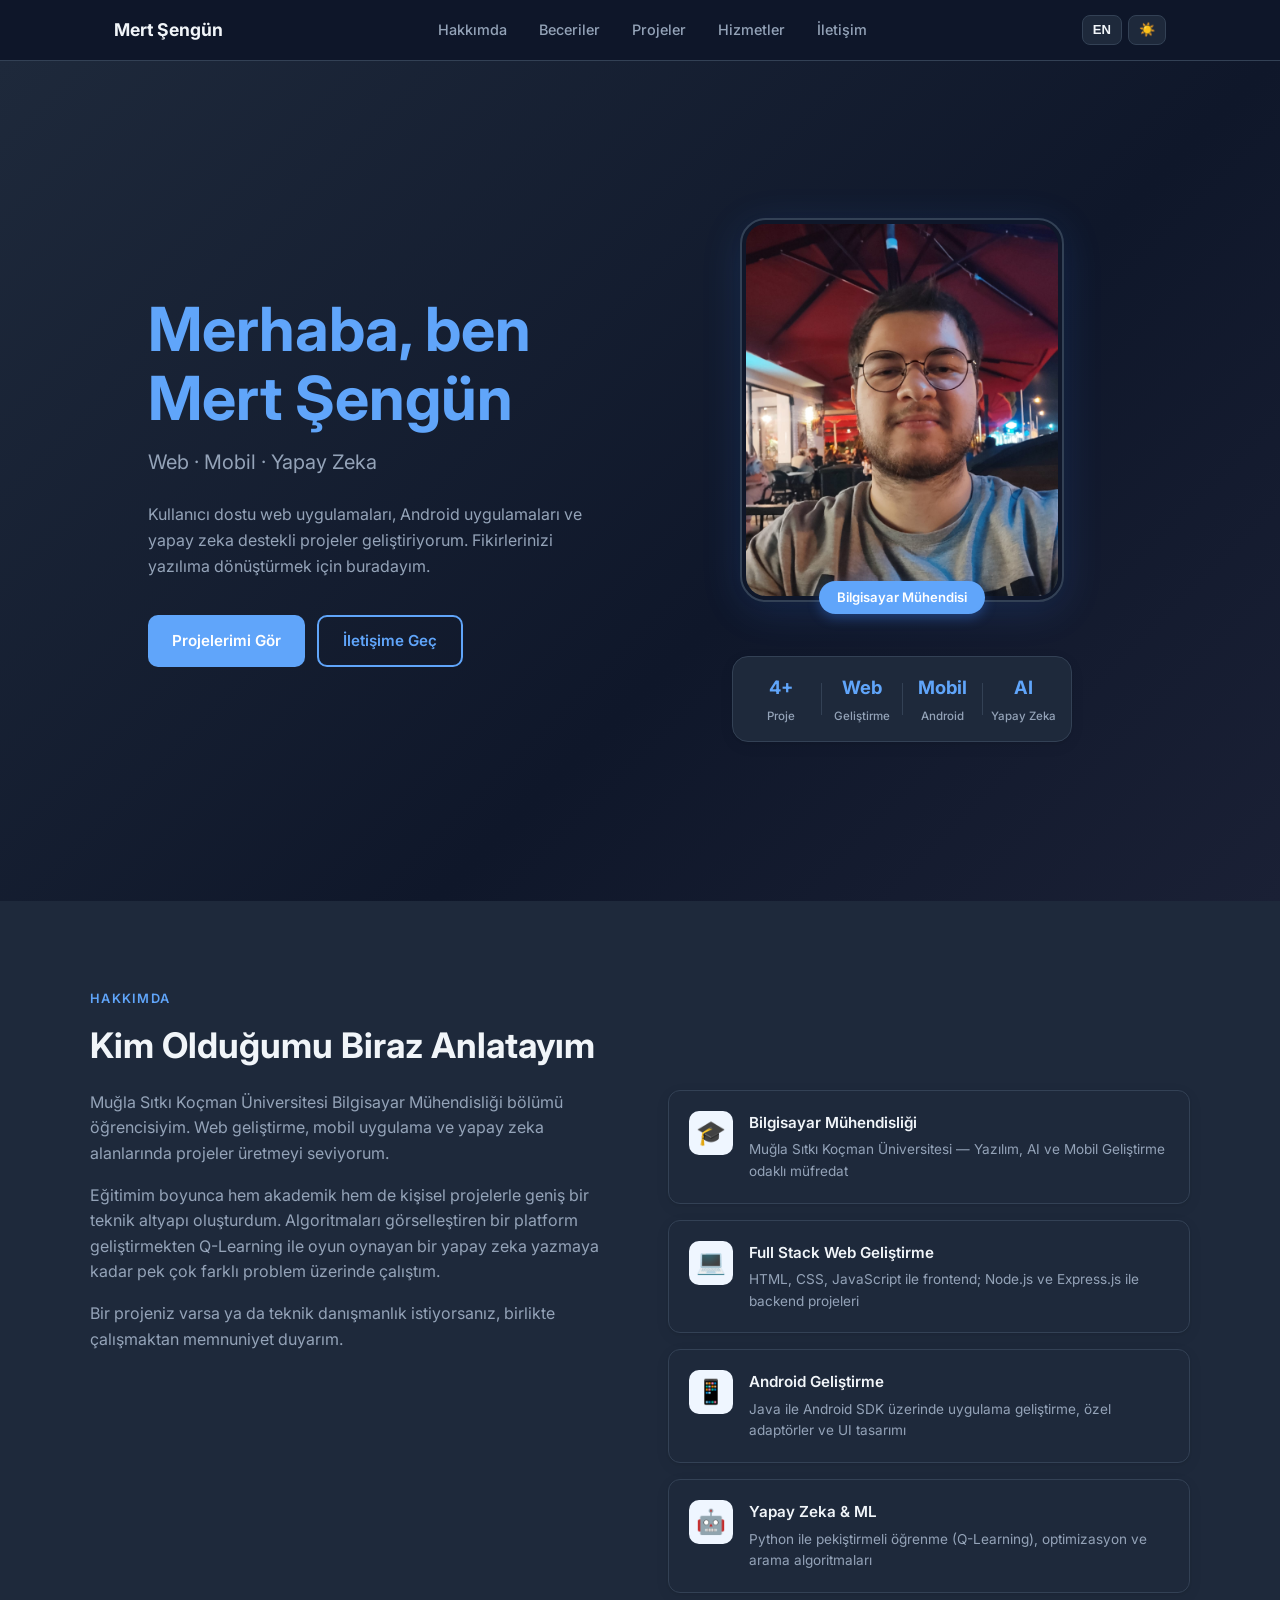
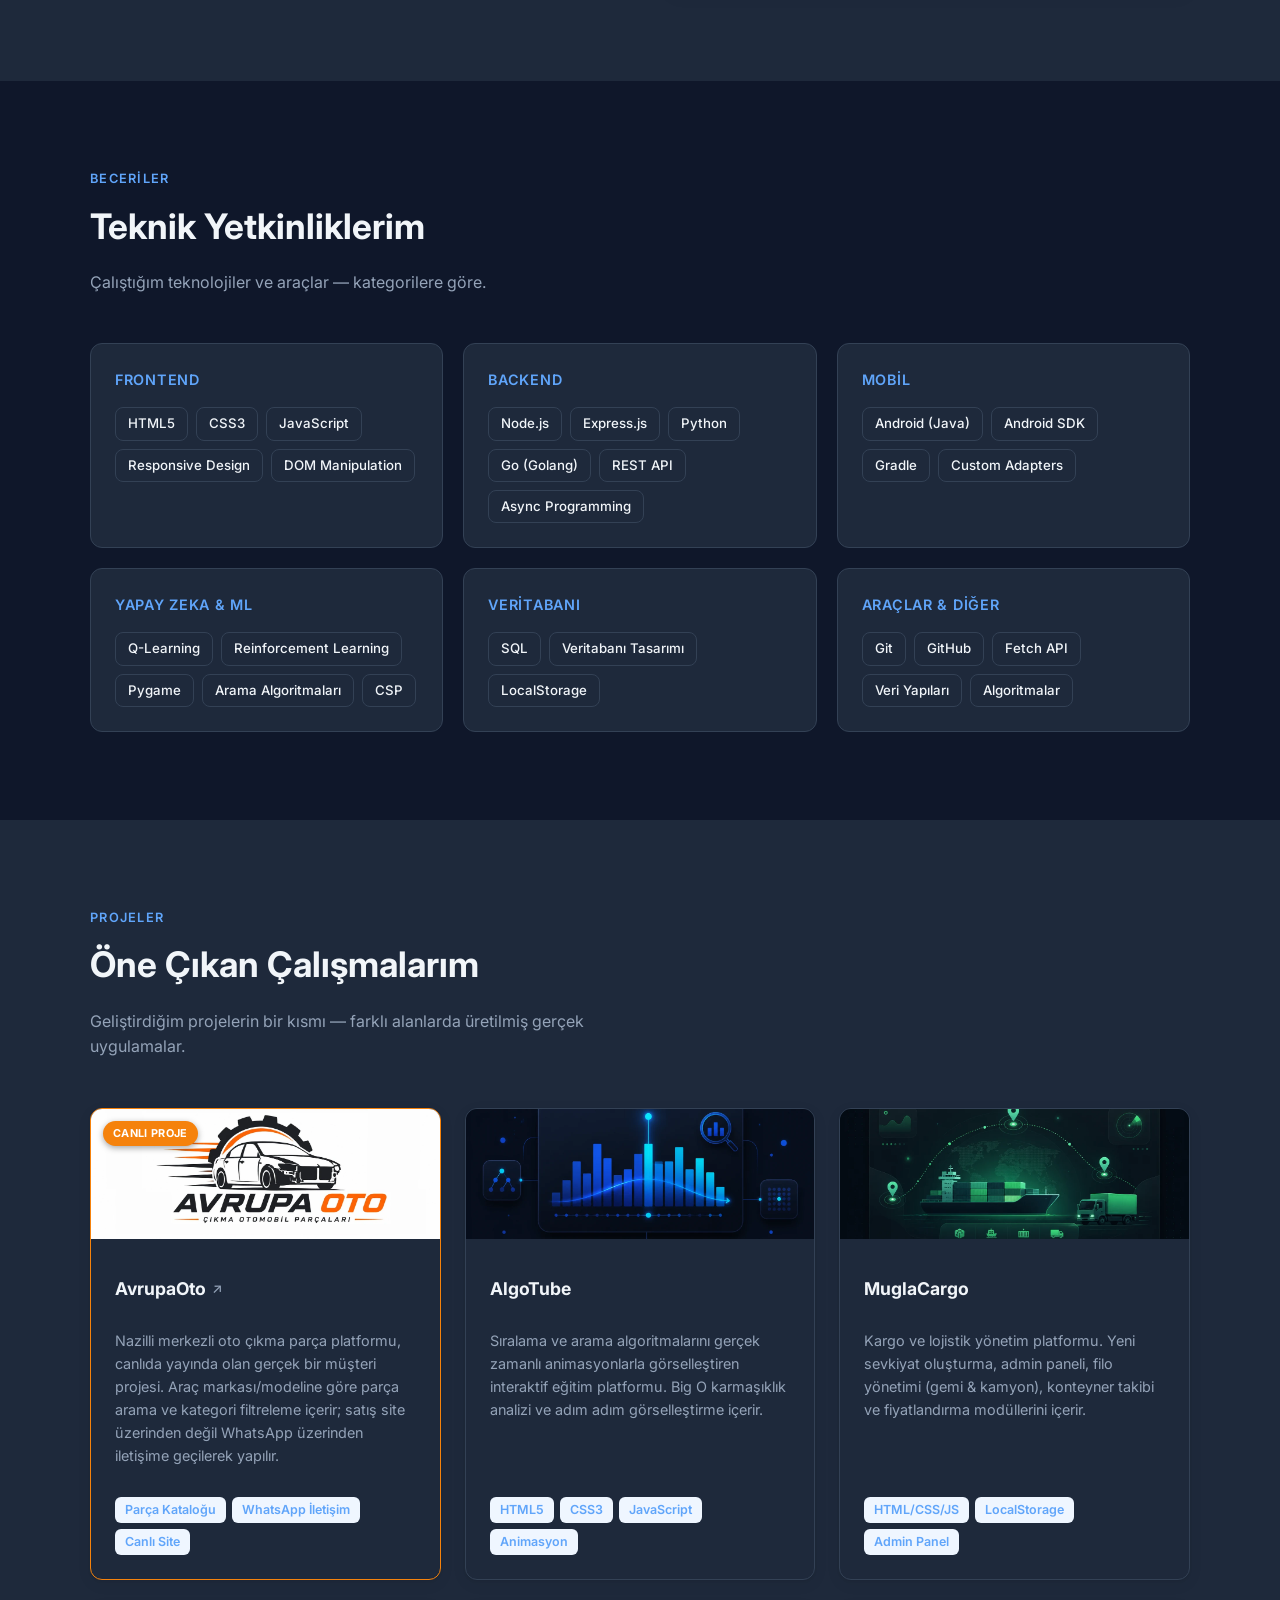
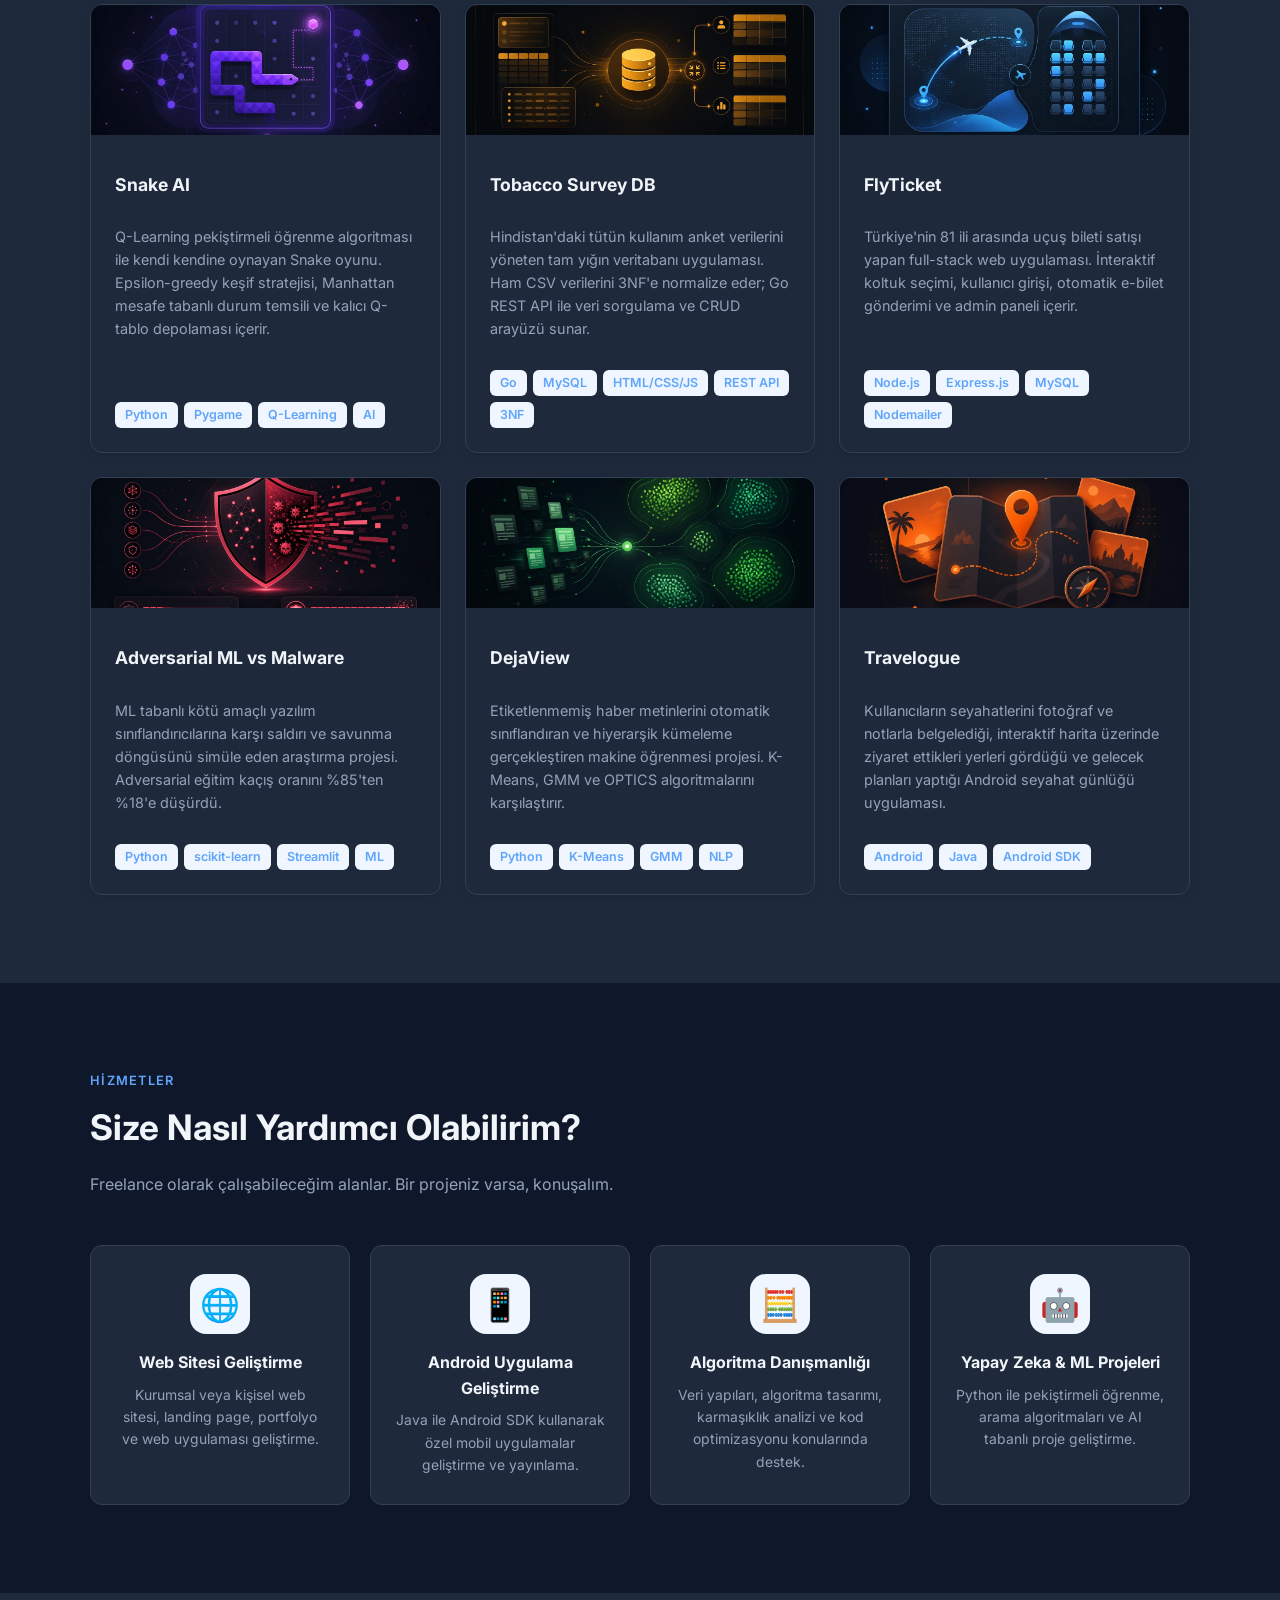
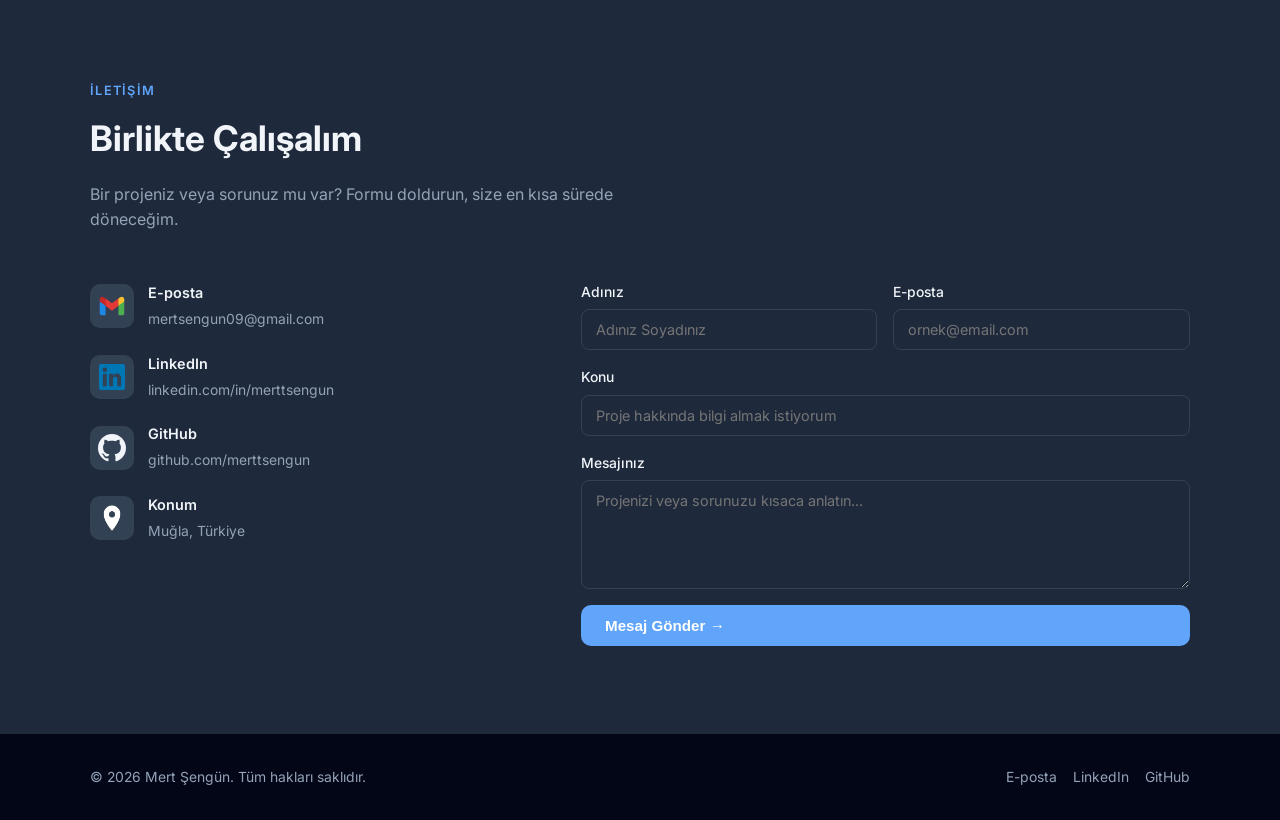
==== commit 1a5b0379: "Add illustrated preview images for all project cards, add AvrupaOto project Replace CSS-only mini UI" ====
--- a/index.html
+++ b/index.html
@@ -200,10 +200,21 @@
     <p class="section-desc" data-i18n="projects.desc">Geliştirdiğim projelerin bir kısmı — farklı alanlarda üretilmiş gerçek uygulamalar.</p>
 
     <div class="projects-grid">
-      <div class="project-card fade-up">
-        <div class="project-preview preview-algotube">
-          <div class="preview-bars"><span></span><span></span><span></span><span></span><span></span></div>
-        </div>
+      <a class="project-card avrupaoto fade-up" href="https://avrupaotocikma.com.tr" target="_blank" rel="noopener noreferrer">
+        <div class="project-preview">
+          <span class="live-badge" data-i18n="projects.avrupaoto.badge">Canlı Proje</span>
+        </div>
+        <h3>AvrupaOto <span class="ext-icon">↗</span></h3>
+        <p data-i18n="projects.avrupaoto.desc">Nazilli merkezli oto çıkma parça satışı yapan, canlıda yayında olan gerçek bir müşteri projesi. Araç markası/modeline göre parça arama, kategori filtreleme ve WhatsApp üzerinden hızlı teklif alma özellikleri içerir.</p>
+        <div class="project-tags">
+          <span class="project-tag" data-i18n-tag="tag.partscatalog">Parça Kataloğu</span>
+          <span class="project-tag" data-i18n-tag="tag.whatsapp">WhatsApp İletişim</span>
+          <span class="project-tag" data-i18n-tag="tag.livesite">Canlı Site</span>
+        </div>
+      </a>
+
+      <div class="project-card fade-up">
+        <div class="project-preview preview-algotube"></div>
         <h3>AlgoTube</h3>
         <p data-i18n="projects.algotube.desc">Sıralama ve arama algoritmalarını gerçek zamanlı animasyonlarla görselleştiren interaktif eğitim platformu. Big O karmaşıklık analizi ve adım adım görselleştirme içerir.</p>
         <div class="project-tags">
@@ -215,13 +226,7 @@
       </div>
 
       <div class="project-card fade-up">
-        <div class="project-preview preview-cargo">
-          <div class="pv-wrap">
-            <div class="cargo-row"><div class="cargo-dot green"></div><div class="cargo-label">MUG-2024-001 · Teslim Edildi</div></div>
-            <div class="cargo-row"><div class="cargo-dot yellow"></div><div class="cargo-label">MUG-2024-002 · Transfer</div></div>
-            <div class="cargo-row"><div class="cargo-dot gray"></div><div class="cargo-label">MUG-2024-003 · Beklemede</div></div>
-          </div>
-        </div>
+        <div class="project-preview preview-cargo"></div>
         <h3>MuglaCargo</h3>
         <p data-i18n="projects.cargo.desc">Kargo ve lojistik yönetim platformu. Yeni sevkiyat oluşturma, admin paneli, filo yönetimi (gemi &amp; kamyon), konteyner takibi ve fiyatlandırma modüllerini içerir.</p>
         <div class="project-tags">
@@ -232,18 +237,7 @@
       </div>
 
       <div class="project-card fade-up">
-        <div class="project-preview preview-snake">
-          <div class="pv-snake">
-            <div class="snake-grid">
-              <div class="snake-food" style="grid-column:2;grid-row:1"></div>
-              <div class="snake-head" style="grid-column:4;grid-row:1"></div>
-              <div class="snake-seg"  style="grid-column:4;grid-row:2"></div>
-              <div class="snake-seg"  style="grid-column:4;grid-row:3"></div>
-              <div class="snake-seg"  style="grid-column:3;grid-row:3"></div>
-              <div class="snake-seg"  style="grid-column:2;grid-row:3"></div>
-            </div>
-          </div>
-        </div>
+        <div class="project-preview preview-snake"></div>
         <h3>Snake AI</h3>
         <p data-i18n="projects.snake.desc">Q-Learning pekiştirmeli öğrenme algoritması ile kendi kendine oynayan Snake oyunu. Epsilon-greedy keşif stratejisi, Manhattan mesafe tabanlı durum temsili ve kalıcı Q-tablo depolaması içerir.</p>
         <div class="project-tags">
@@ -255,14 +249,7 @@
       </div>
 
       <div class="project-card fade-up">
-        <div class="project-preview preview-tobacco">
-          <div class="pv-wrap">
-            <div class="db-row"><div class="db-cell hd" style="width:28px"></div><div class="db-cell hd" style="width:52px"></div><div class="db-cell hd" style="width:36px"></div></div>
-            <div class="db-row"><div class="db-cell" style="width:28px"></div><div class="db-cell" style="width:52px"></div><div class="db-cell" style="width:36px"></div></div>
-            <div class="db-row"><div class="db-cell" style="width:28px"></div><div class="db-cell" style="width:44px"></div><div class="db-cell" style="width:36px"></div></div>
-            <div class="db-row"><div class="db-cell" style="width:28px"></div><div class="db-cell" style="width:56px"></div><div class="db-cell" style="width:36px"></div></div>
-          </div>
-        </div>
+        <div class="project-preview preview-tobacco"></div>
         <h3>Tobacco Survey DB</h3>
         <p data-i18n="projects.tobacco.desc">Hindistan'daki tütün kullanım anket verilerini yöneten tam yığın veritabanı uygulaması. Ham CSV verilerini 3NF'e normalize eder; Go REST API ile veri sorgulama ve CRUD arayüzü sunar.</p>
         <div class="project-tags">
@@ -275,16 +262,7 @@
       </div>
 
       <div class="project-card fade-up">
-        <div class="project-preview preview-flyticket">
-          <div class="pv-wrap">
-            <div class="ft-route">IST ✈ ADB</div>
-            <div class="ft-seats">
-              <div class="ft-s ok"></div><div class="ft-s ok"></div><div class="ft-s sel"></div><div class="ft-s ok"></div>
-              <div class="ft-s ok"></div><div class="ft-s sel"></div><div class="ft-s ok"></div><div class="ft-s ok"></div>
-              <div class="ft-s emp"></div><div class="ft-s ok"></div><div class="ft-s ok"></div><div class="ft-s emp"></div>
-            </div>
-          </div>
-        </div>
+        <div class="project-preview preview-flyticket"></div>
         <h3>FlyTicket</h3>
         <p data-i18n="projects.flyticket.desc">Türkiye'nin 81 ili arasında uçuş bileti satışı yapan full-stack web uygulaması. İnteraktif koltuk seçimi, kullanıcı girişi, otomatik e-bilet gönderimi ve admin paneli içerir.</p>
         <div class="project-tags">
@@ -296,12 +274,7 @@
       </div>
 
       <div class="project-card fade-up">
-        <div class="project-preview preview-adversarial">
-          <div class="pv-wrap">
-            <div class="adv-row"><span class="adv-lbl">Before</span><div class="adv-bar adv-bad" style="width:85%"></div><span class="adv-pct">85%</span></div>
-            <div class="adv-row"><span class="adv-lbl">After</span><div class="adv-bar adv-good" style="width:18%"></div><span class="adv-pct">18%</span></div>
-          </div>
-        </div>
+        <div class="project-preview preview-adversarial"></div>
         <h3>Adversarial ML vs Malware</h3>
         <p data-i18n="projects.adversarial.desc">ML tabanlı kötü amaçlı yazılım sınıflandırıcılarına karşı saldırı ve savunma döngüsünü simüle eden araştırma projesi. Adversarial eğitim kaçış oranını %85'ten %18'e düşürdü.</p>
         <div class="project-tags">
@@ -313,13 +286,7 @@
       </div>
 
       <div class="project-card fade-up">
-        <div class="project-preview preview-dejaview">
-          <div class="pv-dj">
-            <div class="dj-group" style="--gc:#3b82f6"><i></i><i></i><i></i><i></i></div>
-            <div class="dj-group" style="--gc:#10b981"><i></i><i></i><i></i></div>
-            <div class="dj-group" style="--gc:#f59e0b"><i></i><i></i><i></i><i></i></div>
-          </div>
-        </div>
+        <div class="project-preview preview-dejaview"></div>
         <h3>DejaView</h3>
         <p data-i18n="projects.dejaview.desc">Etiketlenmemiş haber metinlerini otomatik sınıflandıran ve hiyerarşik kümeleme gerçekleştiren makine öğrenmesi projesi. K-Means, GMM ve OPTICS algoritmalarını karşılaştırır.</p>
         <div class="project-tags">
@@ -331,13 +298,7 @@
       </div>
 
       <div class="project-card fade-up">
-        <div class="project-preview preview-travelogue">
-          <div class="pv-wrap">
-            <div class="tl-card"><span>📍</span><span class="tl-card-text">Roma, İtalya</span></div>
-            <div class="tl-card"><span>📍</span><span class="tl-card-text">Paris, Fransa</span></div>
-            <div class="tl-card tl-goal"><span>🎯</span><span class="tl-card-text">Tokyo, Japonya</span></div>
-          </div>
-        </div>
+        <div class="project-preview preview-travelogue"></div>
         <h3>Travelogue</h3>
         <p data-i18n="projects.travelogue.desc">Kullanıcıların seyahatlerini fotoğraf ve notlarla belgelediği, interaktif harita üzerinde ziyaret ettikleri yerleri gördüğü ve gelecek planları yaptığı Android seyahat günlüğü uygulaması.</p>
         <div class="project-tags">
--- a/style.css
+++ b/style.css
@@ -643,14 +643,25 @@
 
 html.dark .skill-tag:hover { background: #1e3a5f; }
 
-html.dark .preview-algotube    { background: linear-gradient(135deg, #1e3a5f, #1e40af44); }
-html.dark .preview-cargo       { background: linear-gradient(135deg, #14532d, #16653644); }
-html.dark .preview-snake       { background: linear-gradient(135deg, #2e1065, #4c1d9544); }
-html.dark .preview-tobacco     { background: linear-gradient(135deg, #451a03, #92400e44); }
-html.dark .preview-flyticket   { background: linear-gradient(135deg, #0c4a6e, #0369a144); }
-html.dark .preview-adversarial { background: linear-gradient(135deg, #500724, #9f123744); }
-html.dark .preview-dejaview    { background: linear-gradient(135deg, #14532d, #16653644); }
-html.dark .preview-travelogue  { background: linear-gradient(135deg, #431407, #9a3a1244); }
+html.dark .preview-algotube,
+html.dark .preview-cargo,
+html.dark .preview-snake,
+html.dark .preview-tobacco,
+html.dark .preview-flyticket,
+html.dark .preview-adversarial,
+html.dark .preview-dejaview,
+html.dark .preview-travelogue {
+  background-size: cover;
+  background-position: center;
+}
+html.dark .preview-algotube    { background-image: url('images/previews/algotube.webp'); }
+html.dark .preview-cargo       { background-image: url('images/previews/cargo.webp'); }
+html.dark .preview-snake       { background-image: url('images/previews/snake.webp'); }
+html.dark .preview-tobacco     { background-image: url('images/previews/tobacco.webp'); }
+html.dark .preview-flyticket   { background-image: url('images/previews/flyticket.webp'); }
+html.dark .preview-adversarial { background-image: url('images/previews/adversarial.webp'); }
+html.dark .preview-dejaview    { background-image: url('images/previews/dejaview.webp'); }
+html.dark .preview-travelogue  { background-image: url('images/previews/travelogue.webp'); }
 
 html.dark footer { background: #020617; }
 
@@ -683,6 +694,56 @@
 .preview-adversarial { background: linear-gradient(135deg, #fce7f3, #fbcfe8); }
 .preview-dejaview    { background: linear-gradient(135deg, #f0fdf4, #bbf7d0); }
 .preview-travelogue  { background: linear-gradient(135deg, #fff7ed, #fed7aa); }
+
+/* AvrupaOto — real client project, full uncropped square photo */
+a.project-card.avrupaoto {
+  text-decoration: none;
+  color: inherit;
+  border: 1px solid #f5820c;
+  cursor: pointer;
+}
+.avrupaoto .project-preview {
+  background-image: url('images/previews/avrupaoto.webp');
+  background-size: cover;
+  background-position: center;
+  position: relative;
+}
+.avrupaoto .live-badge {
+  position: absolute;
+  top: 12px;
+  left: 12px;
+  background: #f5820c;
+  color: #fff;
+  font-size: .68rem;
+  font-weight: 700;
+  letter-spacing: .03em;
+  text-transform: uppercase;
+  padding: 4px 10px;
+  border-radius: 999px;
+  box-shadow: 0 2px 6px rgba(0,0,0,.35);
+}
+.avrupaoto h3 { display: flex; align-items: center; gap: 6px; }
+.avrupaoto h3 .ext-icon { color: var(--muted); font-size: .85rem; font-weight: 500; }
+
+.preview-algotube,
+.preview-cargo,
+.preview-snake,
+.preview-tobacco,
+.preview-flyticket,
+.preview-adversarial,
+.preview-dejaview,
+.preview-travelogue {
+  background-size: cover;
+  background-position: center;
+}
+.preview-algotube    { background-image: url('images/previews/algotube.webp'); }
+.preview-cargo       { background-image: url('images/previews/cargo.webp'); }
+.preview-snake       { background-image: url('images/previews/snake.webp'); }
+.preview-tobacco     { background-image: url('images/previews/tobacco.webp'); }
+.preview-flyticket   { background-image: url('images/previews/flyticket.webp'); }
+.preview-adversarial { background-image: url('images/previews/adversarial.webp'); }
+.preview-dejaview    { background-image: url('images/previews/dejaview.webp'); }
+.preview-travelogue  { background-image: url('images/previews/travelogue.webp'); }
 
 /* AlgoTube — animating bars */
 .preview-bars {
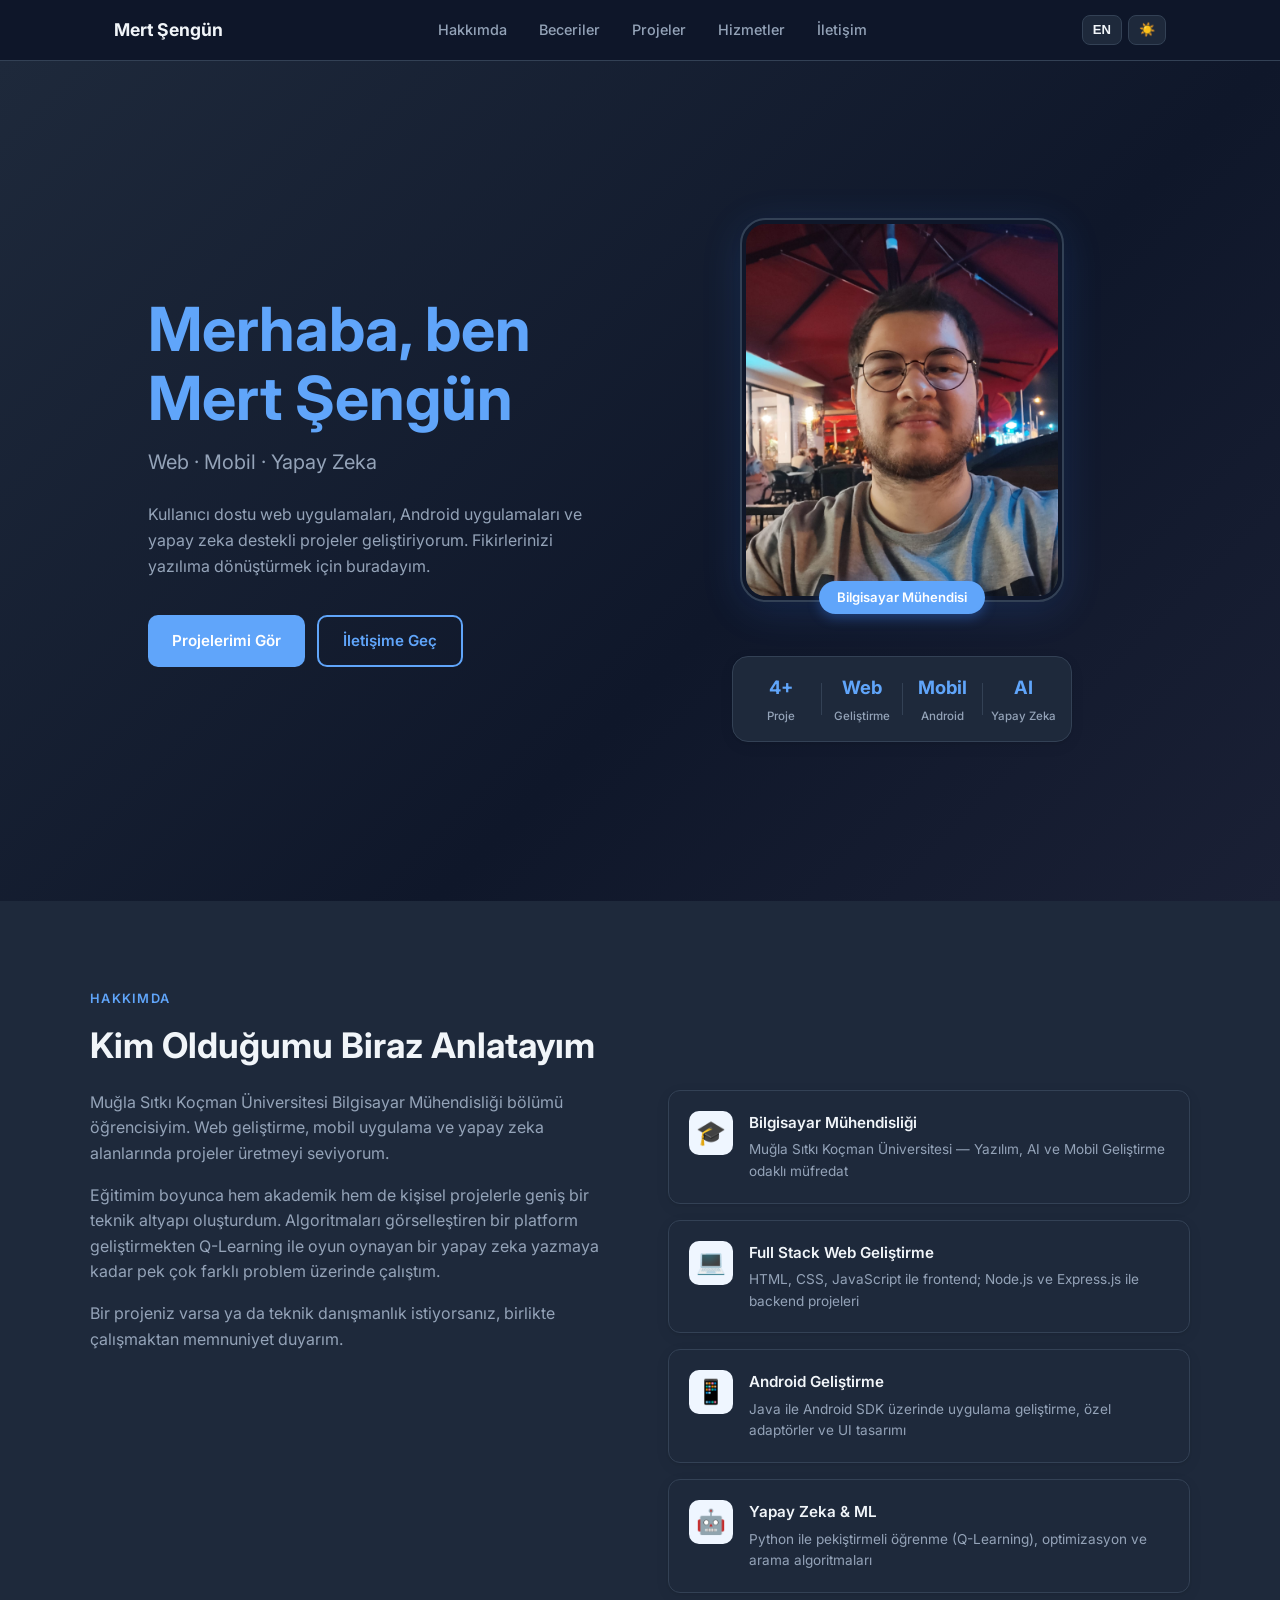
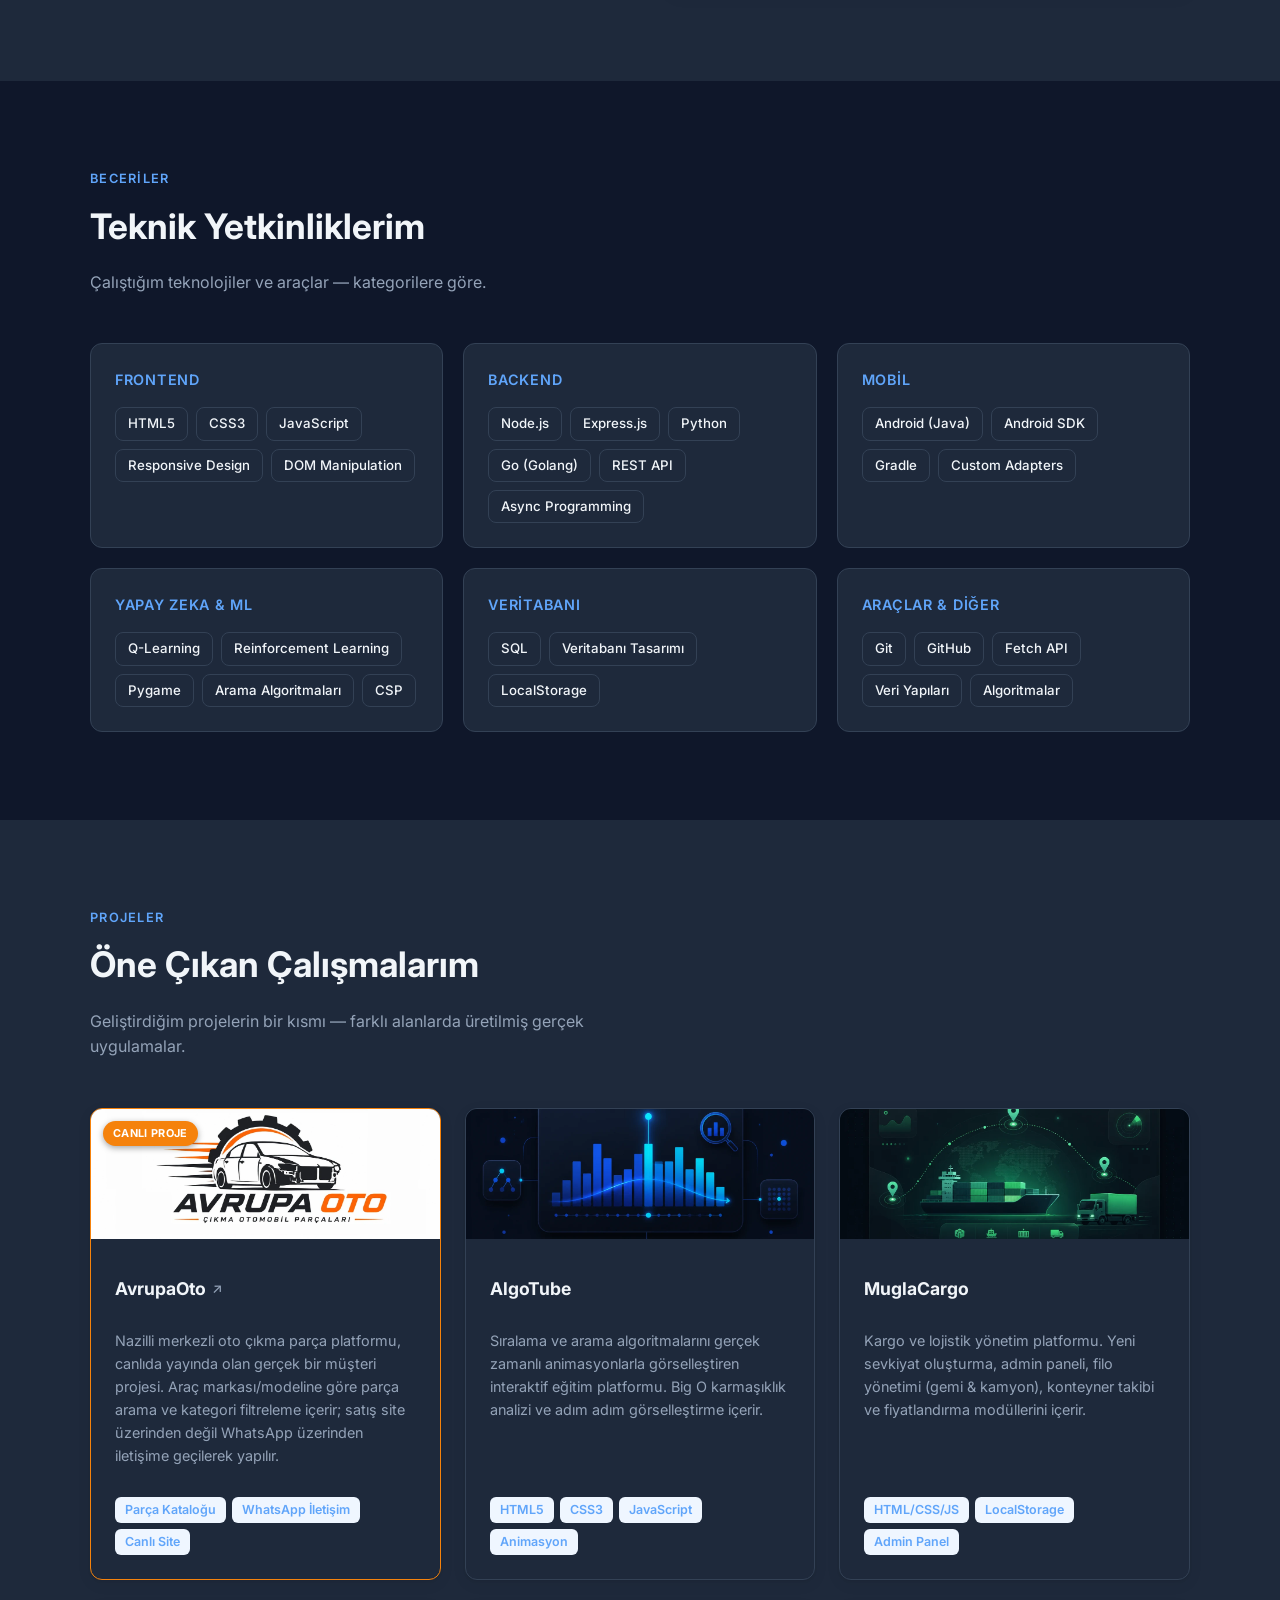
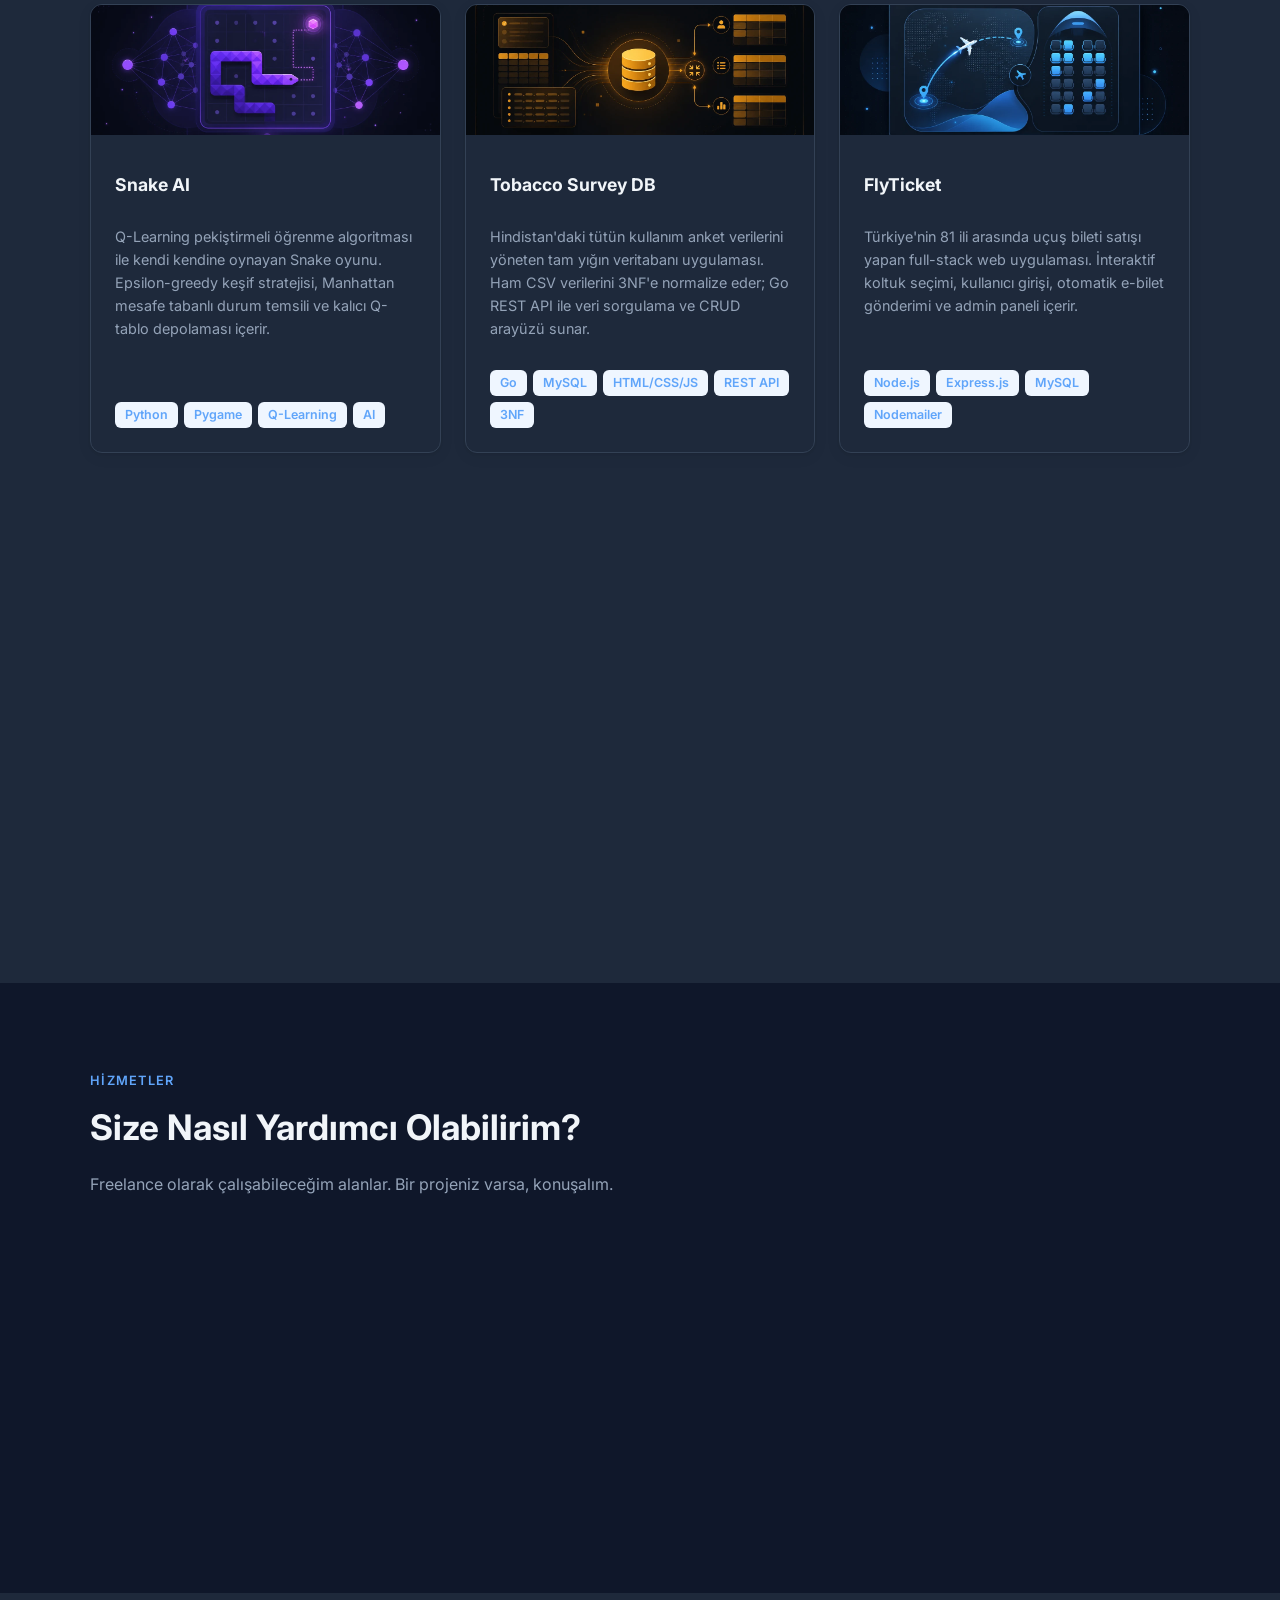
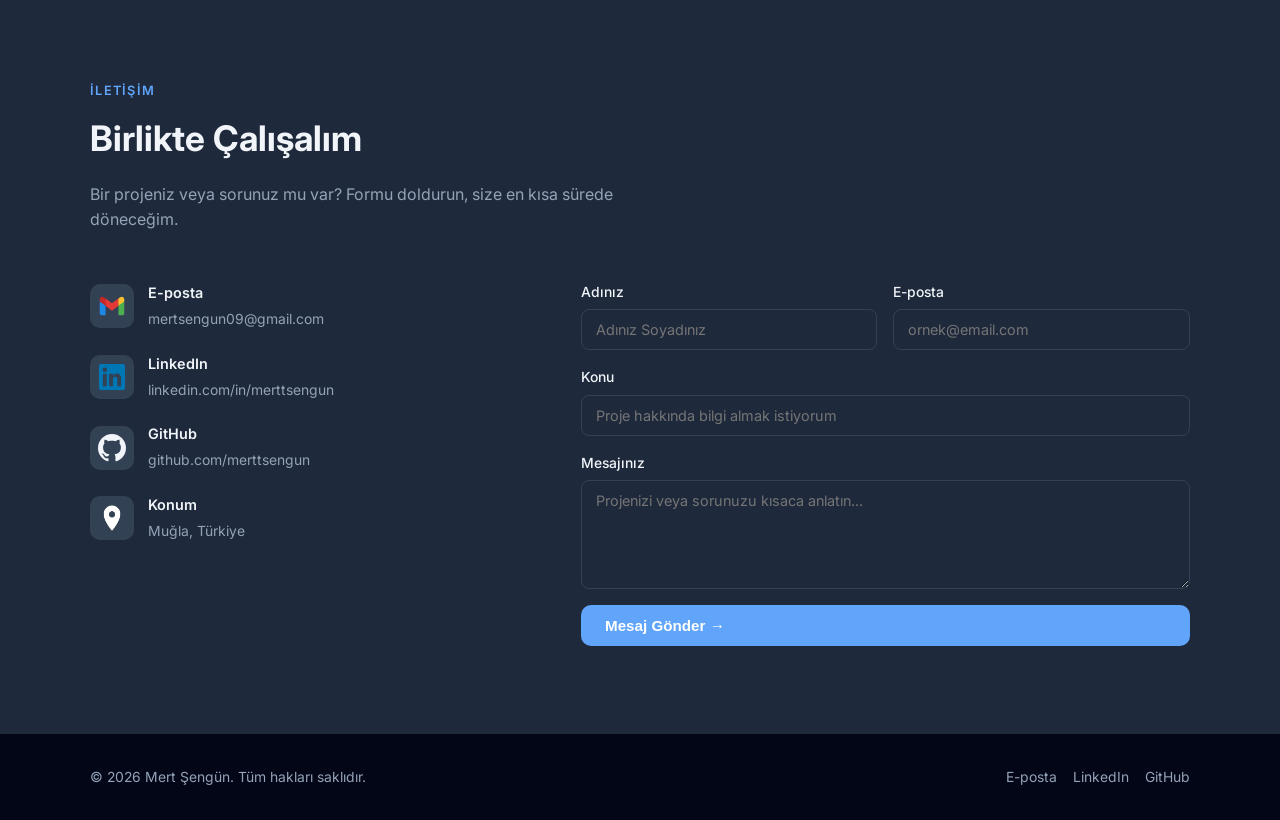
==== commit 08310f43: "Add Cloudflare Web Analytics manual snippet Automatic RUM injection wasn't working despite being ena" ====
--- a/index.html
+++ b/index.html
@@ -5,6 +5,11 @@
   <meta name="viewport" content="width=device-width, initial-scale=1.0" />
   <title>Mert Şengün — Bilgisayar Mühendisi</title>
   <meta name="description" content="Mert Şengün kişisel portfolio sitesi. Web geliştirme, Android uygulama geliştirme ve yapay zeka projeleri." />
+  <link rel="icon" type="image/svg+xml" href="favicon.svg?v=2" />
+  <link rel="icon" type="image/png" sizes="32x32" href="favicon-32.png?v=2" />
+  <link rel="icon" type="image/png" sizes="16x16" href="favicon-16.png?v=2" />
+  <link rel="icon" href="favicon.ico?v=2" sizes="any" />
+  <link rel="apple-touch-icon" href="apple-touch-icon.png?v=2" />
   <link rel="stylesheet" href="style.css" />
 </head>
 <body>
@@ -34,7 +39,7 @@
 <section id="hero">
   <div class="hero-inner">
     <div class="hero-content">
-      <h1 class="hero-name"><span data-i18n="hero.greeting">Merhaba, ben</span><br><span class="accent">Mert Şengün</span></h1>
+      <h1 class="hero-name"><span data-i18n="hero.greeting">Merhaba, Ben</span><br><span class="accent">Mert Şengün</span></h1>
       <p class="hero-role" data-i18n="hero.role">Web · Mobil · Yapay Zeka</p>
       <p class="hero-desc" data-i18n="hero.desc">
         Kullanıcı dostu web uygulamaları, Android uygulamaları ve yapay zeka destekli projeler geliştiriyorum. Fikirlerinizi yazılıma dönüştürmek için buradayım.
@@ -439,5 +444,6 @@
 
 <script src="config.js"></script>
 <script src="script.js"></script>
+<!-- Cloudflare Web Analytics --><script type='module' src='https://static.cloudflareinsights.com/beacon.min.js' data-cf-beacon='{"token": "83a2775b8dc945a38264189d3e132ca3"}'></script><!-- End Cloudflare Web Analytics -->
 </body>
 </html>
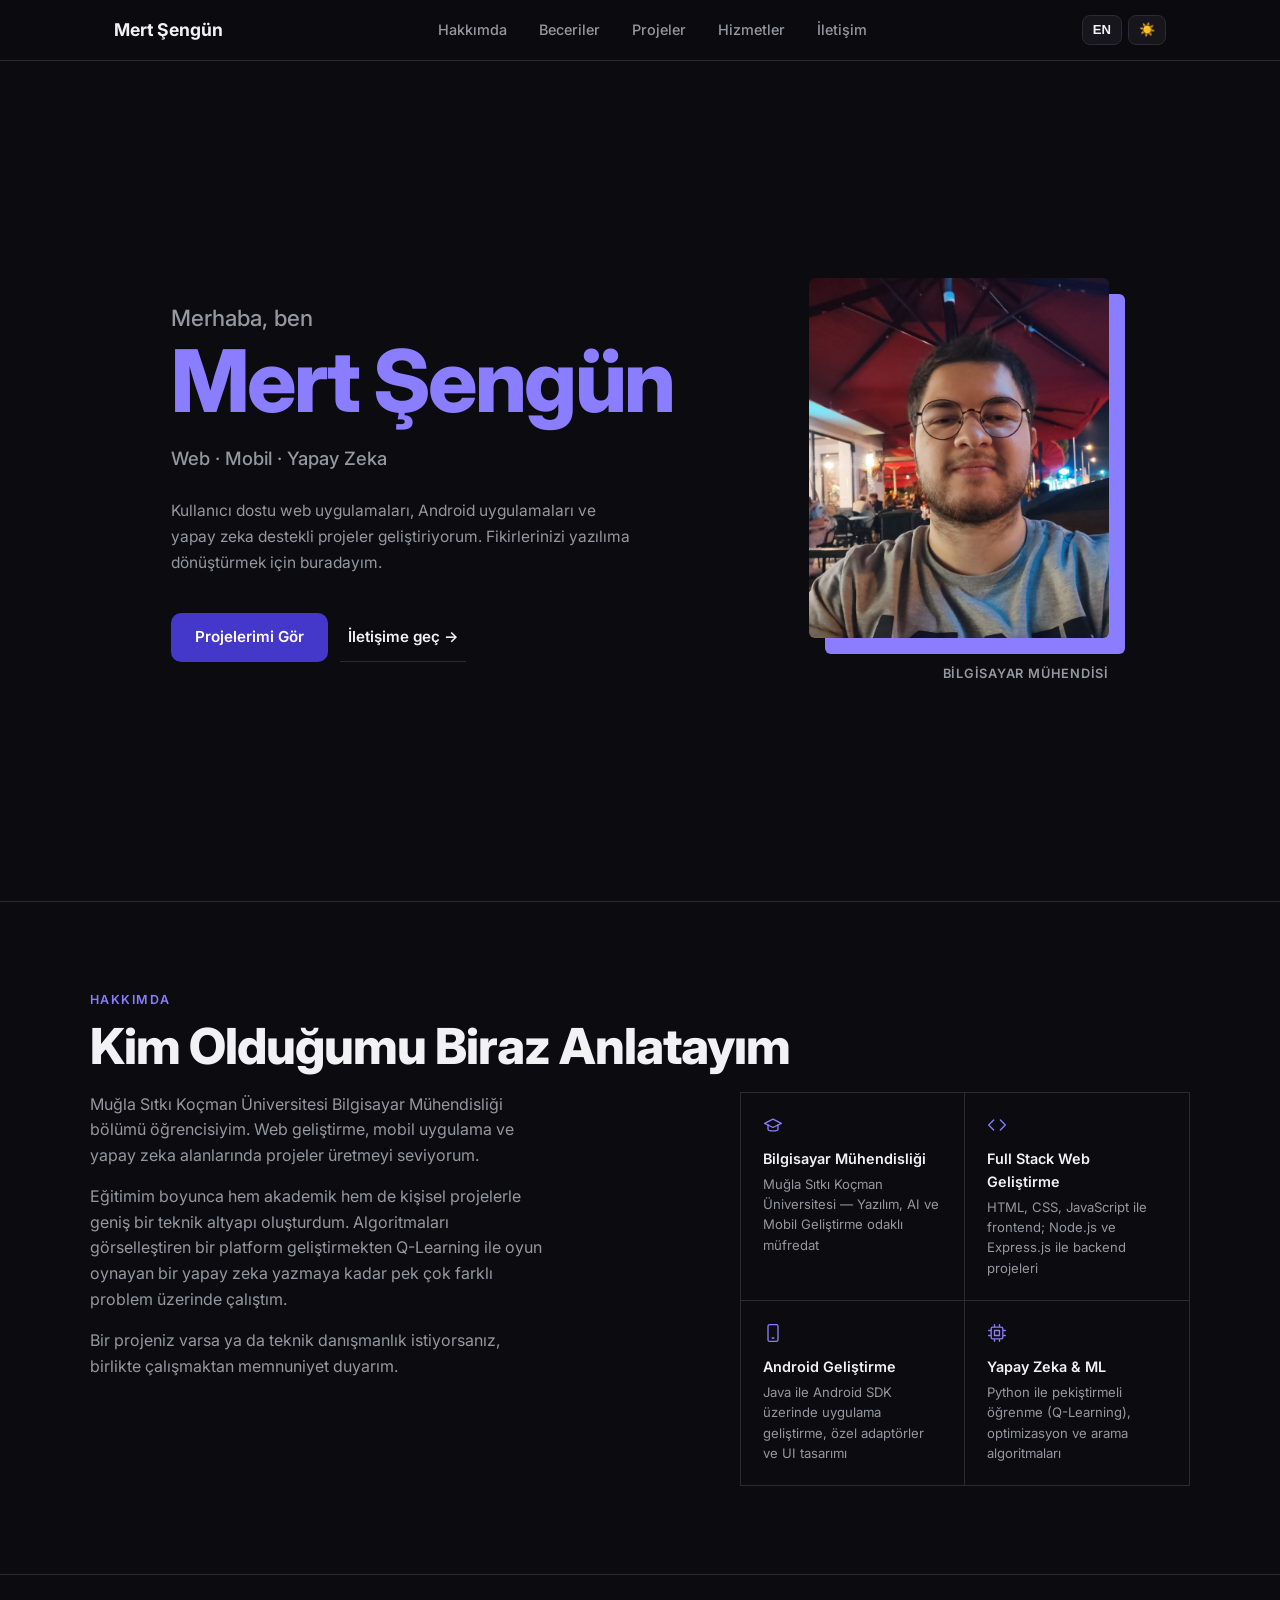
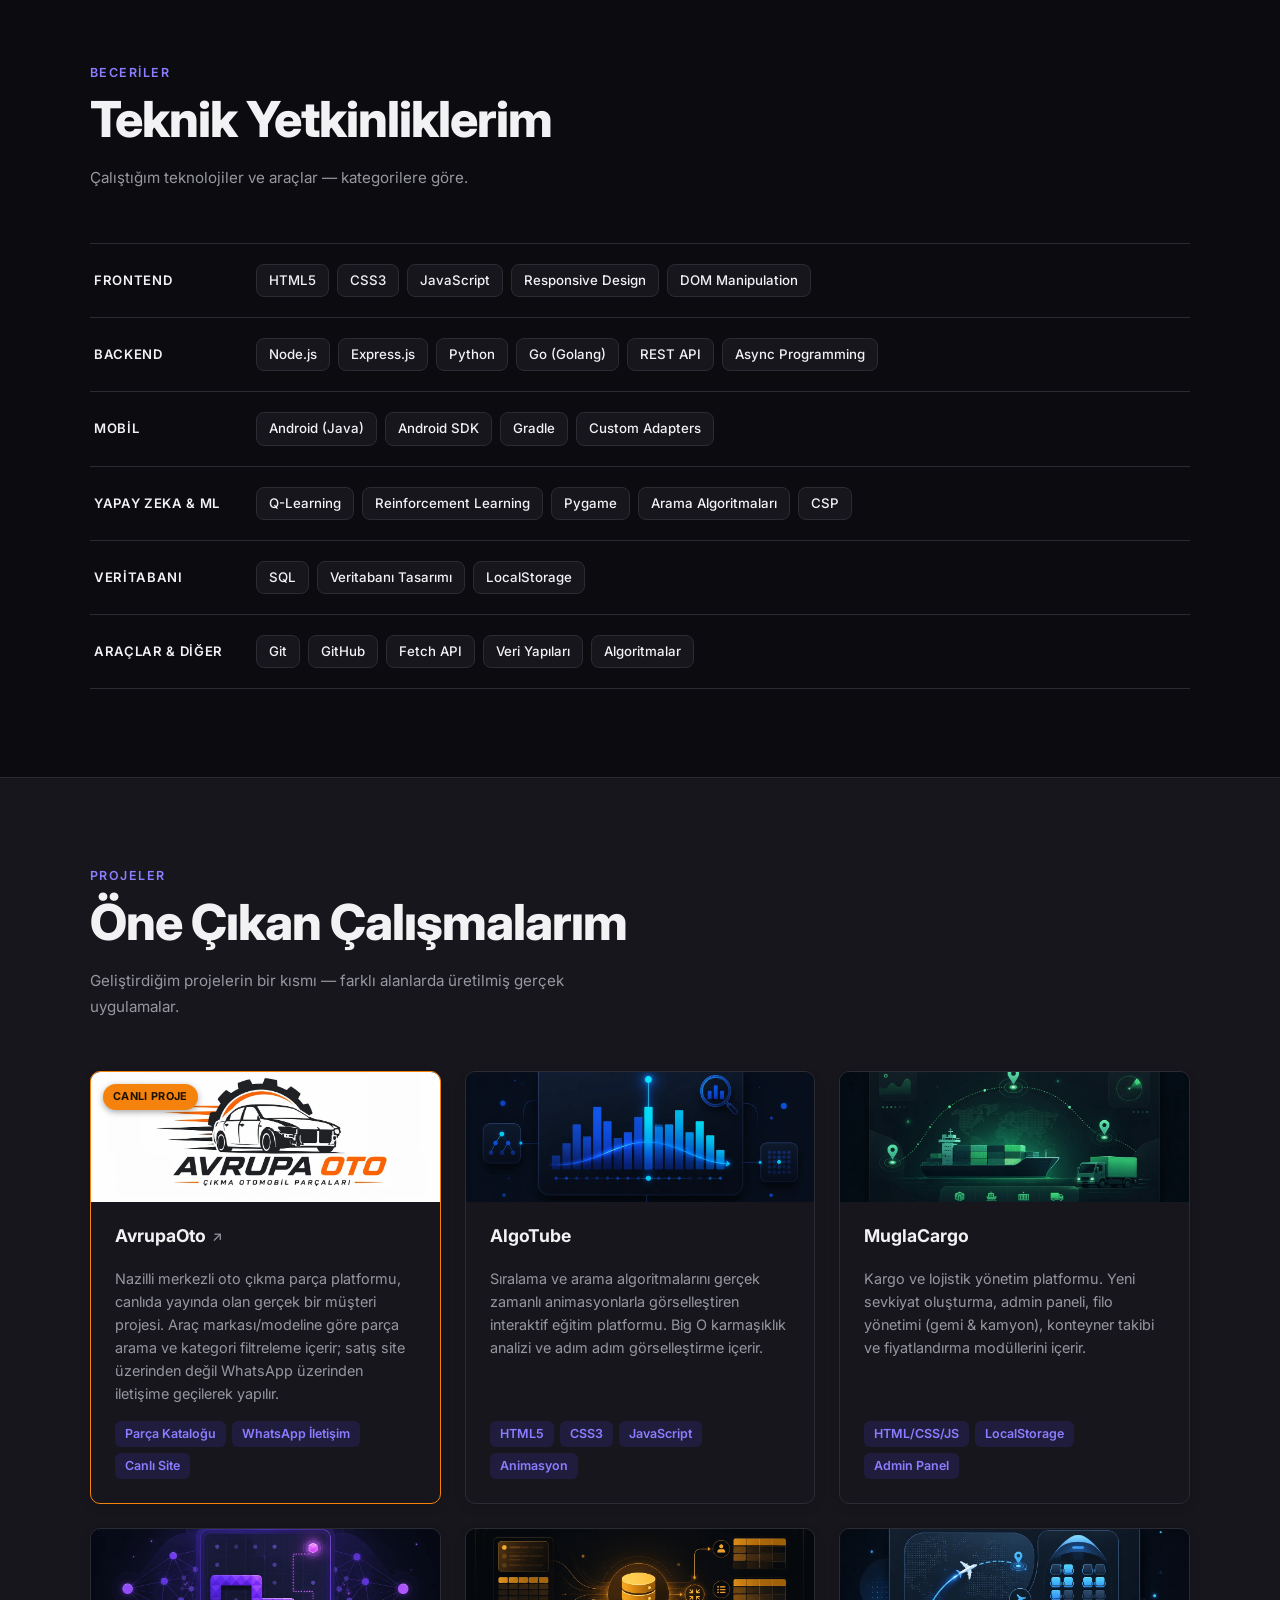
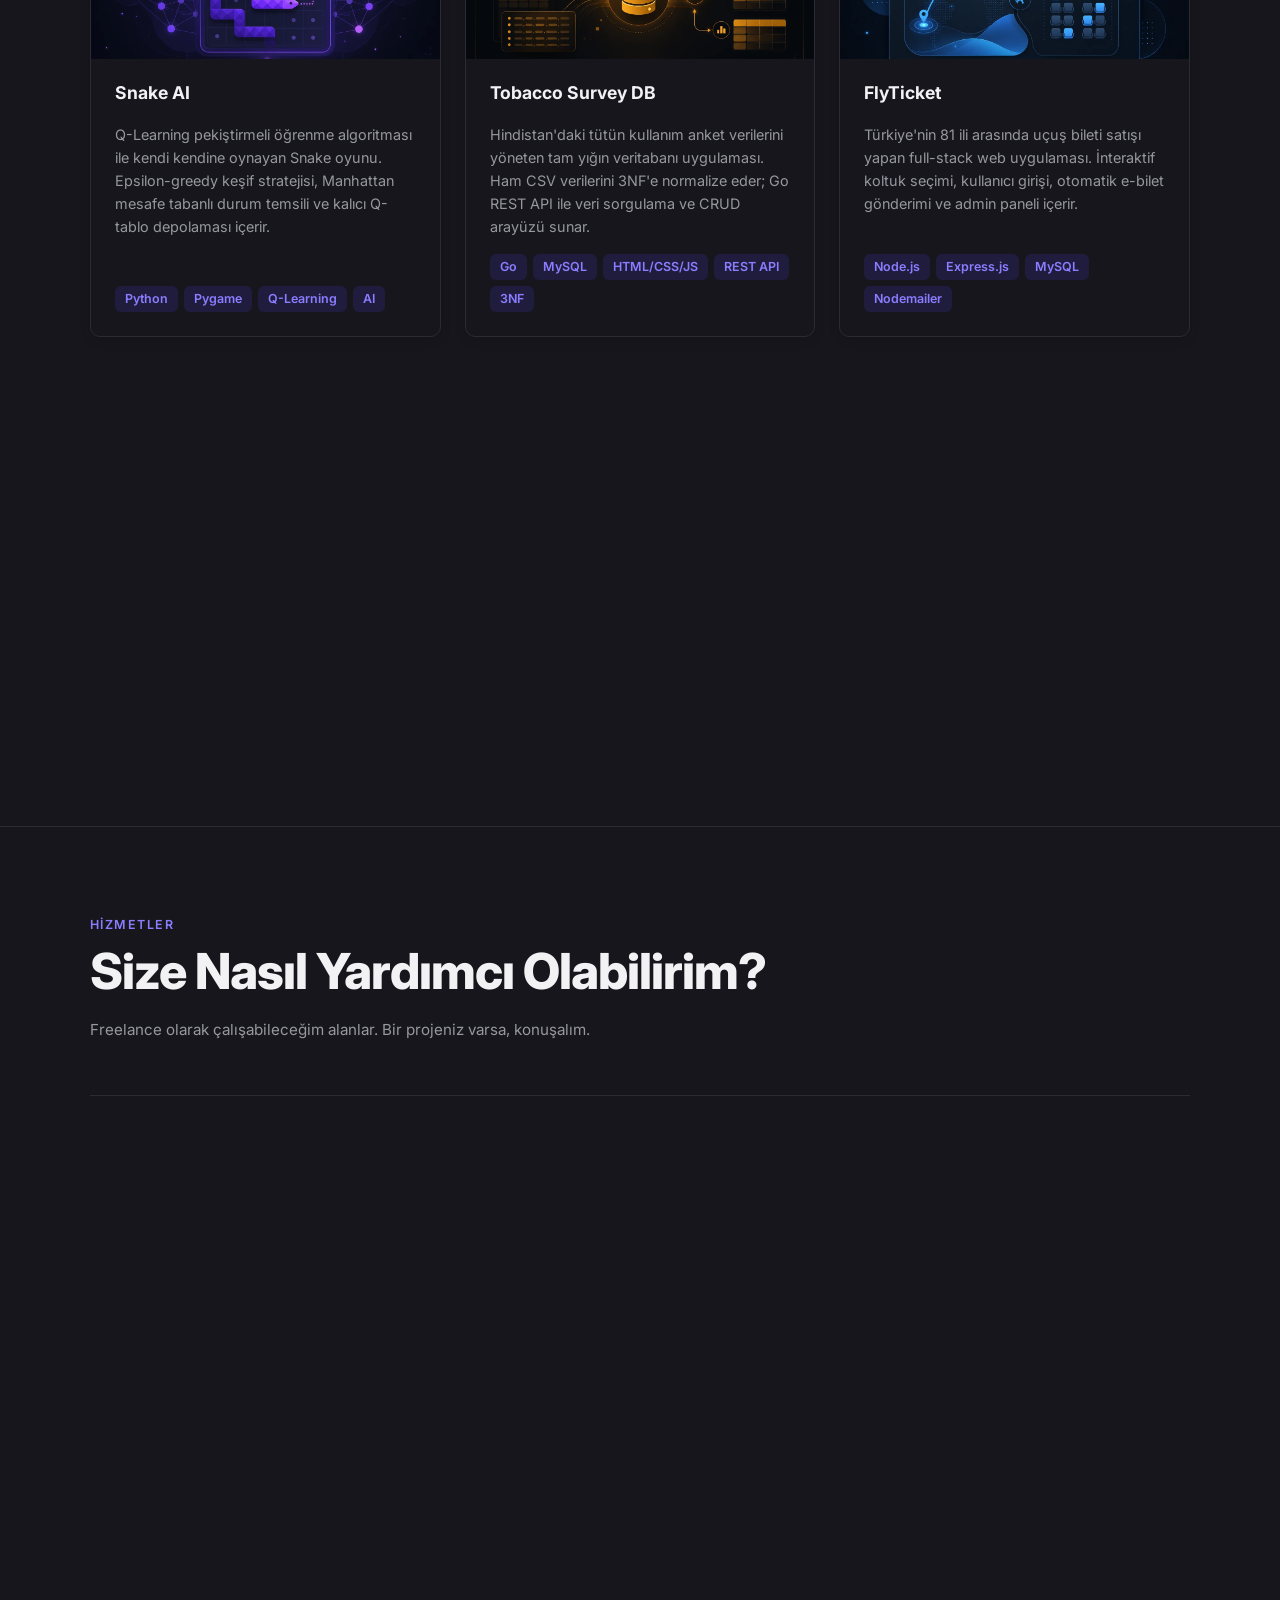
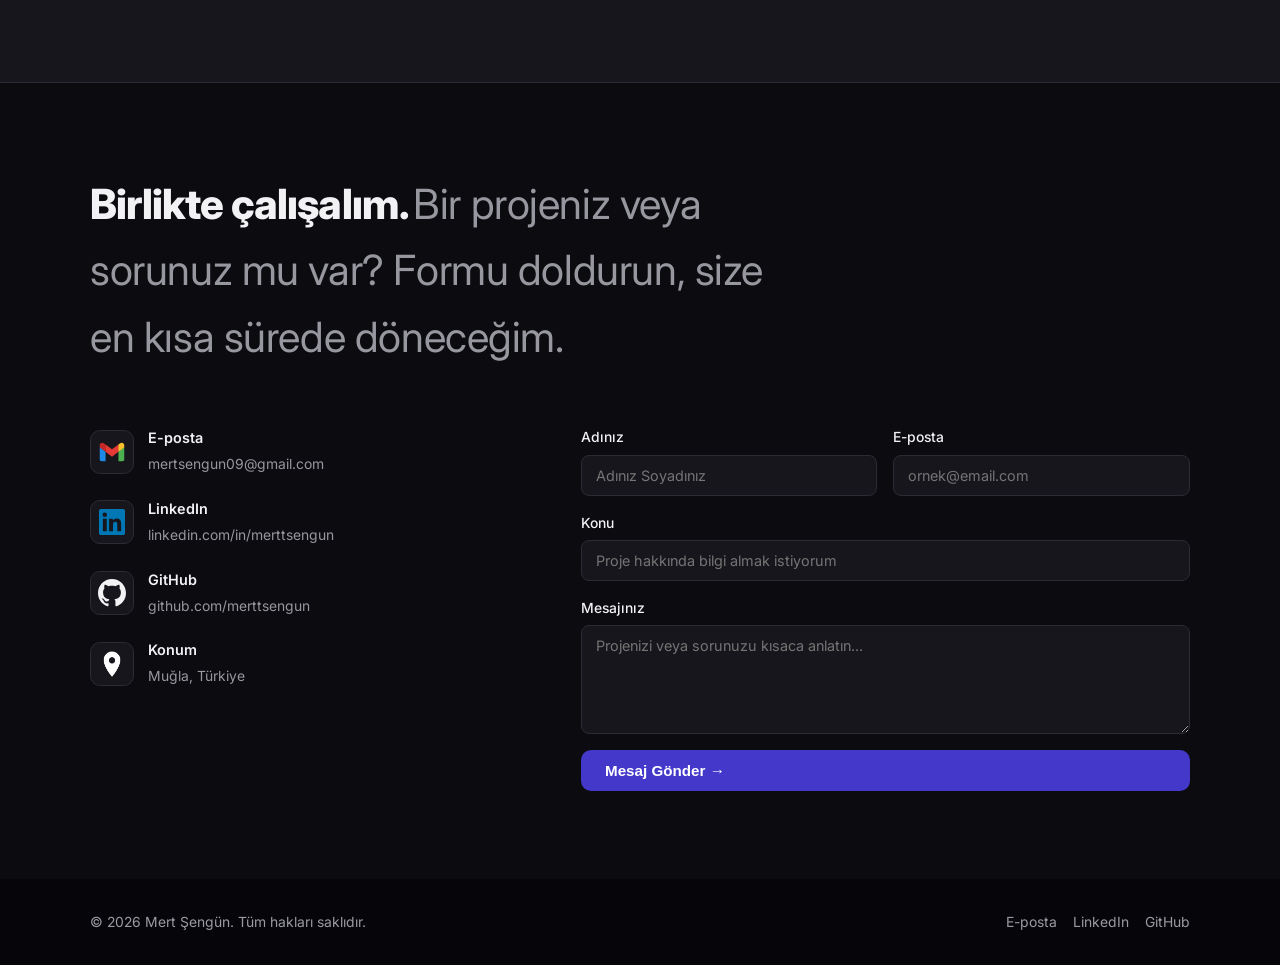
==== commit d68ee722: "Redesign: indigo/violet identity, asymmetric layout, editorial polish Replace generic Tailwind-blue " ====
--- a/index.html
+++ b/index.html
@@ -39,43 +39,22 @@
 <section id="hero">
   <div class="hero-inner">
     <div class="hero-content">
-      <h1 class="hero-name"><span data-i18n="hero.greeting">Merhaba, Ben</span><br><span class="accent">Mert Şengün</span></h1>
+      <h1 class="hero-name"><span data-i18n="hero.greeting">Merhaba, Ben</span><span class="accent">Mert Şengün</span></h1>
       <p class="hero-role" data-i18n="hero.role">Web · Mobil · Yapay Zeka</p>
       <p class="hero-desc" data-i18n="hero.desc">
         Kullanıcı dostu web uygulamaları, Android uygulamaları ve yapay zeka destekli projeler geliştiriyorum. Fikirlerinizi yazılıma dönüştürmek için buradayım.
       </p>
       <div class="hero-actions">
         <a class="btn btn-primary" href="#projects" data-i18n="hero.btn.projects">Projelerimi Gör</a>
-        <a class="btn btn-outline" href="#contact" data-i18n="hero.btn.contact">İletişime Geç</a>
+        <a class="hero-link" href="#contact" data-i18n="hero.btn.contact">İletişime geç →</a>
       </div>
     </div>
 
     <div class="hero-visual">
       <div class="hero-photo-wrap">
         <img src="photo.jpeg" alt="Mert Şengün" class="hero-photo" />
-        <div class="hero-photo-badge" data-i18n="hero.badge">Bilgisayar Mühendisi</div>
-      </div>
-      <div class="hero-stats">
-        <div class="hero-stat">
-          <span class="hero-stat-num">4+</span>
-          <span class="hero-stat-label" data-i18n="hero.stat.projects">Proje</span>
-        </div>
-        <div class="hero-stat-divider"></div>
-        <div class="hero-stat">
-          <span class="hero-stat-num">Web</span>
-          <span class="hero-stat-label" data-i18n="hero.stat.web">Geliştirme</span>
-        </div>
-        <div class="hero-stat-divider"></div>
-        <div class="hero-stat">
-          <span class="hero-stat-num">Mobil</span>
-          <span class="hero-stat-label" data-i18n="hero.stat.mobile">Android</span>
-        </div>
-        <div class="hero-stat-divider"></div>
-        <div class="hero-stat">
-          <span class="hero-stat-num">AI</span>
-          <span class="hero-stat-label" data-i18n="hero.stat.ai">Yapay Zeka</span>
-        </div>
-      </div>
+      </div>
+      <p class="hero-photo-caption" data-i18n="hero.badge">Bilgisayar Mühendisi</p>
     </div>
   </div>
 </section>
@@ -95,28 +74,36 @@
 
       <div class="about-highlights">
         <div class="highlight-card fade-up">
-          <div class="hc-icon">🎓</div>
+          <div class="hc-icon" aria-hidden="true">
+            <svg viewBox="0 0 24 24" fill="none" stroke="currentColor" stroke-width="1.6" stroke-linecap="round" stroke-linejoin="round"><path d="M22 10 12 5 2 10l10 5 10-5Z"/><path d="M6 12v5c0 1.1 2.7 2 6 2s6-.9 6-2v-5"/></svg>
+          </div>
           <div class="hc-body">
             <h4 data-i18n="about.card1.title">Bilgisayar Mühendisliği</h4>
             <p data-i18n="about.card1.desc">Muğla Sıtkı Koçman Üniversitesi — Yazılım, AI ve Mobil Geliştirme odaklı müfredat</p>
           </div>
         </div>
         <div class="highlight-card fade-up">
-          <div class="hc-icon">💻</div>
+          <div class="hc-icon" aria-hidden="true">
+            <svg viewBox="0 0 24 24" fill="none" stroke="currentColor" stroke-width="1.6" stroke-linecap="round" stroke-linejoin="round"><polyline points="16 18 22 12 16 6"/><polyline points="8 6 2 12 8 18"/></svg>
+          </div>
           <div class="hc-body">
             <h4 data-i18n="about.card2.title">Full Stack Web Geliştirme</h4>
             <p data-i18n="about.card2.desc">HTML, CSS, JavaScript ile frontend; Node.js ve Express.js ile backend projeleri</p>
           </div>
         </div>
         <div class="highlight-card fade-up">
-          <div class="hc-icon">📱</div>
+          <div class="hc-icon" aria-hidden="true">
+            <svg viewBox="0 0 24 24" fill="none" stroke="currentColor" stroke-width="1.6" stroke-linecap="round" stroke-linejoin="round"><rect x="6" y="2" width="12" height="20" rx="2"/><path d="M11 18h2"/></svg>
+          </div>
           <div class="hc-body">
             <h4 data-i18n="about.card3.title">Android Geliştirme</h4>
             <p data-i18n="about.card3.desc">Java ile Android SDK üzerinde uygulama geliştirme, özel adaptörler ve UI tasarımı</p>
           </div>
         </div>
         <div class="highlight-card fade-up">
-          <div class="hc-icon">🤖</div>
+          <div class="hc-icon" aria-hidden="true">
+            <svg viewBox="0 0 24 24" fill="none" stroke="currentColor" stroke-width="1.6" stroke-linecap="round" stroke-linejoin="round"><rect x="5" y="5" width="14" height="14" rx="2"/><rect x="9" y="9" width="6" height="6"/><path d="M9 2v2M15 2v2M9 20v2M15 20v2M2 9h2M2 15h2M20 9h2M20 15h2"/></svg>
+          </div>
           <div class="hc-body">
             <h4 data-i18n="about.card4.title">Yapay Zeka &amp; ML</h4>
             <p data-i18n="about.card4.desc">Python ile pekiştirmeli öğrenme (Q-Learning), optimizasyon ve arama algoritmaları</p>
@@ -323,37 +310,46 @@
     <h2 class="section-title" data-i18n="services.title">Size Nasıl Yardımcı Olabilirim?</h2>
     <p class="section-desc" data-i18n="services.desc">Freelance olarak çalışabileceğim alanlar. Bir projeniz varsa, konuşalım.</p>
 
-    <div class="services-grid">
-      <div class="service-card fade-up">
-        <div class="service-icon">🌐</div>
-        <h3 data-i18n="services.web.title">Web Sitesi Geliştirme</h3>
-        <p data-i18n="services.web.desc">Kurumsal veya kişisel web sitesi, landing page, portfolyo ve web uygulaması geliştirme.</p>
-      </div>
-      <div class="service-card fade-up">
-        <div class="service-icon">📱</div>
-        <h3 data-i18n="services.mobile.title">Android Uygulama Geliştirme</h3>
-        <p data-i18n="services.mobile.desc">Java ile Android SDK kullanarak özel mobil uygulamalar geliştirme ve yayınlama.</p>
-      </div>
-      <div class="service-card fade-up">
-        <div class="service-icon">🧮</div>
-        <h3 data-i18n="services.algo.title">Algoritma Danışmanlığı</h3>
-        <p data-i18n="services.algo.desc">Veri yapıları, algoritma tasarımı, karmaşıklık analizi ve kod optimizasyonu konularında destek.</p>
-      </div>
-      <div class="service-card fade-up">
-        <div class="service-icon">🤖</div>
-        <h3 data-i18n="services.ai.title">Yapay Zeka &amp; ML Projeleri</h3>
-        <p data-i18n="services.ai.desc">Python ile pekiştirmeli öğrenme, arama algoritmaları ve AI tabanlı proje geliştirme.</p>
-      </div>
-    </div>
+    <ol class="services-list">
+      <li class="service-item fade-up">
+        <span class="service-num">01</span>
+        <div class="service-item-body">
+          <h3 data-i18n="services.web.title">Web Sitesi Geliştirme</h3>
+          <p data-i18n="services.web.desc">Kurumsal veya kişisel web sitesi, landing page, portfolyo ve web uygulaması geliştirme.</p>
+        </div>
+      </li>
+      <li class="service-item fade-up">
+        <span class="service-num">02</span>
+        <div class="service-item-body">
+          <h3 data-i18n="services.mobile.title">Android Uygulama Geliştirme</h3>
+          <p data-i18n="services.mobile.desc">Java ile Android SDK kullanarak özel mobil uygulamalar geliştirme ve yayınlama.</p>
+        </div>
+      </li>
+      <li class="service-item fade-up">
+        <span class="service-num">03</span>
+        <div class="service-item-body">
+          <h3 data-i18n="services.algo.title">Algoritma Danışmanlığı</h3>
+          <p data-i18n="services.algo.desc">Veri yapıları, algoritma tasarımı, karmaşıklık analizi ve kod optimizasyonu konularında destek.</p>
+        </div>
+      </li>
+      <li class="service-item fade-up">
+        <span class="service-num">04</span>
+        <div class="service-item-body">
+          <h3 data-i18n="services.ai.title">Yapay Zeka &amp; ML Projeleri</h3>
+          <p data-i18n="services.ai.desc">Python ile pekiştirmeli öğrenme, arama algoritmaları ve AI tabanlı proje geliştirme.</p>
+        </div>
+      </li>
+    </ol>
   </div>
 </section>
 
 <!-- ── İletişim ── -->
 <section id="contact">
   <div class="section-inner">
-    <p class="section-label" data-i18n="contact.label">İletişim</p>
-    <h2 class="section-title" data-i18n="contact.title">Birlikte Çalışalım</h2>
-    <p class="section-desc" data-i18n="contact.desc">Bir projeniz veya sorunuz mu var? Formu doldurun, size en kısa sürede döneceğim.</p>
+    <div class="contact-lede">
+      <h2 class="contact-lede-title" data-i18n="contact.title">Birlikte çalışalım.</h2>
+      <p class="contact-lede-desc" data-i18n="contact.desc">Bir projeniz veya sorunuz mu var? Formu doldurun, size en kısa sürede döneceğim.</p>
+    </div>
 
     <div class="contact-grid">
       <div class="contact-info fade-up">
--- a/style.css
+++ b/style.css
@@ -1,18 +1,21 @@
-@import url('https://fonts.googleapis.com/css2?family=Inter:wght@400;500;600;700&display=swap');
+@import url('https://fonts.googleapis.com/css2?family=Inter:wght@400;500;600;700;800&display=swap');
 
 *, *::before, *::after { box-sizing: border-box; margin: 0; padding: 0; }
 
 :root {
   --bg: #ffffff;
-  --surface: #f8fafc;
-  --border: #e2e8f0;
-  --text: #1e293b;
-  --muted: #64748b;
-  --accent: #3b82f6;
-  --accent-hover: #2563eb;
-  --radius: 12px;
-  --shadow: 0 1px 3px rgba(0,0,0,.07), 0 4px 16px rgba(0,0,0,.05);
-  --shadow-hover: 0 4px 12px rgba(59,130,246,.2), 0 8px 32px rgba(0,0,0,.08);
+  --surface: #f6f6f4;
+  --border: #e3e3df;
+  --text: #15151a;
+  --muted: #6b6b70;
+  --accent: #4338ca;
+  --accent-hover: #362eab;
+  --accent-tint: #edecfb;
+  --accent-solid: #4338ca;
+  --accent-solid-hover: #362eab;
+  --radius: 10px;
+  --shadow: 0 1px 3px rgba(0,0,0,.06), 0 4px 16px rgba(0,0,0,.04);
+  --shadow-hover: 0 4px 12px rgba(67,56,202,.18), 0 8px 32px rgba(0,0,0,.07);
 }
 
 html { scroll-behavior: smooth; }
@@ -70,7 +73,7 @@
 .nav-links a:hover,
 .nav-links a.active {
   color: var(--accent);
-  background: #eff6ff;
+  background: var(--accent-tint);
 }
 
 .nav-toggle {
@@ -94,6 +97,7 @@
 
 /* ── Sections ── */
 section { padding: 88px 24px; }
+section + section { border-top: 1px solid var(--border); }
 
 .section-inner {
   max-width: 1100px;
@@ -101,25 +105,29 @@
 }
 
 .section-label {
-  font-size: .8rem;
+  font-size: .78rem;
   font-weight: 600;
-  letter-spacing: .1em;
+  letter-spacing: .12em;
   text-transform: uppercase;
   color: var(--accent);
-  margin-bottom: 8px;
+  margin-bottom: 10px;
 }
 
 .section-title {
-  font-size: clamp(1.6rem, 3vw, 2.2rem);
-  font-weight: 700;
-  color: var(--text);
-  margin-bottom: 16px;
+  font-size: clamp(2rem, 4.2vw, 3.1rem);
+  font-weight: 800;
+  letter-spacing: -.02em;
+  line-height: 1.08;
+  color: var(--text);
+  margin-bottom: 18px;
 }
 
 .section-desc {
+  font-size: .95rem;
+  line-height: 1.7;
   color: var(--muted);
-  max-width: 560px;
-  margin-bottom: 48px;
+  max-width: 540px;
+  margin-bottom: 52px;
 }
 
 /* ── Hero ── */
@@ -127,7 +135,7 @@
   min-height: calc(100vh - 60px);
   display: flex;
   align-items: center;
-  background: linear-gradient(135deg, #f0f9ff 0%, #ffffff 50%, #fafafa 100%);
+  background: var(--bg);
   padding: 40px 24px;
 }
 
@@ -135,38 +143,42 @@
   max-width: 1100px;
   margin: 0 auto;
   display: grid;
-  grid-template-columns: 1fr 1fr;
+  grid-template-columns: 1.15fr .85fr;
   gap: 64px;
   align-items: center;
 }
 
-.hero-badge {
-  display: inline-block;
-  background: #eff6ff;
+.hero-name {
+  margin-bottom: 20px;
+}
+
+.hero-name > span:first-of-type {
+  display: block;
+  font-size: clamp(1.1rem, 2vw, 1.4rem);
+  font-weight: 500;
+  color: var(--muted);
+  margin-bottom: 2px;
+}
+
+.hero-name .accent {
+  display: block;
+  font-size: clamp(3.2rem, 7vw, 5.4rem);
+  font-weight: 800;
+  line-height: 1;
+  letter-spacing: -.03em;
   color: var(--accent);
-  font-size: .8rem;
-  font-weight: 600;
-  padding: 4px 12px;
-  border-radius: 20px;
-  margin-bottom: 20px;
-}
-
-.hero-name {
-  font-size: clamp(2.4rem, 5vw, 3.8rem);
-  font-weight: 700;
-  line-height: 1.15;
-  margin-bottom: 12px;
-}
-
-.hero-name span { color: var(--accent); }
+}
 
 .hero-role {
-  font-size: clamp(1rem, 2vw, 1.25rem);
+  font-size: clamp(1rem, 2vw, 1.15rem);
+  font-weight: 500;
   color: var(--muted);
   margin-bottom: 24px;
 }
 
 .hero-desc {
+  font-size: .97rem;
+  line-height: 1.7;
   color: var(--muted);
   margin-bottom: 36px;
   max-width: 460px;
@@ -189,43 +201,31 @@
 }
 
 .btn-primary {
-  background: var(--accent);
+  background: var(--accent-solid);
   color: #fff;
 }
 
-.btn-primary:hover { background: var(--accent-hover); transform: translateY(-1px); box-shadow: var(--shadow-hover); }
-
-.btn-outline {
-  background: transparent;
-  color: var(--accent);
-  border: 2px solid var(--accent);
-}
-
-.btn-outline:hover { background: #eff6ff; transform: translateY(-1px); }
+.btn-primary:hover { background: var(--accent-solid-hover); transform: translateY(-1px); box-shadow: var(--shadow-hover); }
+
+.hero-link {
+  display: inline-flex;
+  align-items: center;
+  padding: 12px 8px;
+  font-size: .95rem;
+  font-weight: 600;
+  color: var(--text);
+  text-decoration: none;
+  border-bottom: 1px solid var(--border);
+  transition: color .2s, border-color .2s;
+}
+
+.hero-link:hover { color: var(--accent); border-color: var(--accent); }
 
 .hero-visual {
   display: flex;
   flex-direction: column;
   justify-content: center;
-  align-items: center;
-  gap: 28px;
-}
-
-.hero-card {
-  background: var(--bg);
-  border: 1px solid var(--border);
-  border-radius: var(--radius);
-  padding: 28px;
-  box-shadow: var(--shadow);
-  width: 100%;
-  max-width: 340px;
-}
-
-.hc-header {
-  display: flex;
-  align-items: center;
-  gap: 12px;
-  margin-bottom: 20px;
+  align-items: flex-end;
 }
 
 .hero-photo-wrap {
@@ -233,158 +233,107 @@
   display: inline-block;
 }
 
+.hero-photo-wrap::before {
+  content: '';
+  position: absolute;
+  top: 16px;
+  left: 16px;
+  right: -16px;
+  bottom: -16px;
+  background: var(--accent);
+  border-radius: 6px;
+  z-index: 0;
+}
+
 .hero-photo {
-  width: 320px;
-  height: 380px;
+  position: relative;
+  z-index: 1;
+  width: 300px;
+  height: 360px;
   object-fit: cover;
   object-position: center top;
-  border-radius: 24px;
-  box-shadow: 0 8px 40px rgba(59,130,246,.18), 0 2px 12px rgba(0,0,0,.1);
+  border-radius: 6px;
   display: block;
-  border: 4px solid var(--bg);
-  outline: 2px solid var(--border);
-}
-
-.hero-photo-badge {
-  position: absolute;
-  bottom: -14px;
-  left: 50%;
-  transform: translateX(-50%);
-  background: var(--accent);
-  color: #fff;
+}
+
+.hero-photo-caption {
+  margin-top: 26px;
+  font-size: .8rem;
+  font-weight: 600;
+  letter-spacing: .06em;
+  text-transform: uppercase;
+  color: var(--muted);
+}
+
+/* ── Hakkımda ── */
+#about { background: var(--bg); }
+
+.about-grid {
+  display: grid;
+  grid-template-columns: 1.3fr 1fr;
+  gap: 64px;
+  align-items: start;
+}
+
+.about-text p { color: var(--muted); margin-bottom: 16px; max-width: 46ch; }
+
+.about-highlights {
+  display: grid;
+  grid-template-columns: 1fr 1fr;
+  border-top: 1px solid var(--border);
+  border-left: 1px solid var(--border);
+}
+
+.highlight-card {
+  padding: 22px;
+  display: flex;
+  flex-direction: column;
+  gap: 12px;
+  border-right: 1px solid var(--border);
+  border-bottom: 1px solid var(--border);
+  transition: background .2s;
+}
+
+.highlight-card:hover { background: var(--surface); }
+
+.hc-icon {
+  width: 20px;
+  height: 20px;
+  display: flex;
+  align-items: center;
+  justify-content: center;
+  color: var(--accent);
+  flex-shrink: 0;
+}
+
+.hc-icon svg { width: 100%; height: 100%; }
+
+.hc-body h4 { font-size: .9rem; font-weight: 600; margin-bottom: 4px; }
+.hc-body p { font-size: .82rem; line-height: 1.55; color: var(--muted); }
+
+/* ── Beceriler ── */
+#skills { background: var(--bg); }
+
+.skills-grid {
+  display: flex;
+  flex-direction: column;
+  border-top: 1px solid var(--border);
+}
+
+.skill-category {
+  display: flex;
+  align-items: baseline;
+  gap: 32px;
+  padding: 20px 4px;
+  border-bottom: 1px solid var(--border);
+}
+
+.skill-category h3 {
+  flex-shrink: 0;
+  width: 130px;
   font-size: .82rem;
   font-weight: 600;
-  padding: 6px 18px;
-  border-radius: 20px;
-  white-space: nowrap;
-  box-shadow: 0 4px 12px rgba(59,130,246,.35);
-}
-
-.hero-stats {
-  display: flex;
-  align-items: center;
-  justify-content: center;
-  gap: 0;
-  background: var(--bg);
-  border: 1px solid var(--border);
-  border-radius: 16px;
-  padding: 16px 8px;
-  margin-top: 28px;
-  box-shadow: var(--shadow);
-  width: 100%;
-  max-width: 340px;
-}
-
-.hero-stat {
-  display: flex;
-  flex-direction: column;
-  align-items: center;
-  flex: 1;
-  gap: 4px;
-}
-
-.hero-stat-num {
-  font-size: 1.15rem;
-  font-weight: 700;
-  color: var(--accent);
-}
-
-.hero-stat-label {
-  font-size: .72rem;
-  color: var(--muted);
-  font-weight: 500;
-}
-
-.hero-stat-divider {
-  width: 1px;
-  height: 32px;
-  background: var(--border);
-  flex-shrink: 0;
-}
-
-.hc-name { font-weight: 600; font-size: .95rem; }
-.hc-title { font-size: .8rem; color: var(--muted); }
-
-.hc-stats {
-  display: grid;
-  grid-template-columns: 1fr 1fr;
-  gap: 12px;
-}
-
-.hc-stat {
-  background: var(--surface);
-  border-radius: 8px;
-  padding: 12px;
-  text-align: center;
-}
-
-.hc-stat-num { font-size: 1.3rem; font-weight: 700; color: var(--accent); }
-.hc-stat-label { font-size: .75rem; color: var(--muted); }
-
-/* ── Hakkımda ── */
-#about { background: var(--surface); }
-
-.about-grid {
-  display: grid;
-  grid-template-columns: 1fr 1fr;
-  gap: 56px;
-  align-items: start;
-}
-
-.about-text p { color: var(--muted); margin-bottom: 16px; }
-
-.about-highlights { display: flex; flex-direction: column; gap: 16px; }
-
-.highlight-card {
-  background: var(--bg);
-  border: 1px solid var(--border);
-  border-radius: var(--radius);
-  padding: 20px;
-  display: flex;
-  align-items: flex-start;
-  gap: 16px;
-  box-shadow: var(--shadow);
-  transition: box-shadow .2s, transform .2s;
-}
-
-.highlight-card:hover { box-shadow: var(--shadow-hover); transform: translateY(-2px); }
-
-.hc-icon {
-  font-size: 1.5rem;
-  width: 44px;
-  height: 44px;
-  display: flex;
-  align-items: center;
-  justify-content: center;
-  background: #eff6ff;
-  border-radius: 10px;
-  flex-shrink: 0;
-}
-
-.hc-body h4 { font-size: .95rem; font-weight: 600; margin-bottom: 4px; }
-.hc-body p { font-size: .85rem; color: var(--muted); }
-
-/* ── Beceriler ── */
-#skills { background: var(--bg); }
-
-.skills-grid {
-  display: grid;
-  grid-template-columns: repeat(auto-fill, minmax(280px, 1fr));
-  gap: 20px;
-}
-
-.skill-category {
-  background: var(--surface);
-  border: 1px solid var(--border);
-  border-radius: var(--radius);
-  padding: 24px;
-}
-
-.skill-category h3 {
-  font-size: .9rem;
-  font-weight: 600;
-  color: var(--accent);
-  margin-bottom: 16px;
+  color: var(--text);
   text-transform: uppercase;
   letter-spacing: .05em;
 }
@@ -403,7 +352,7 @@
 }
 
 .skill-tag:hover {
-  background: #eff6ff;
+  background: var(--accent-tint);
   border-color: var(--accent);
   color: var(--accent);
 }
@@ -413,7 +362,7 @@
 
 .projects-grid {
   display: grid;
-  grid-template-columns: repeat(auto-fill, minmax(320px, 1fr));
+  grid-template-columns: repeat(3, 1fr);
   gap: 24px;
 }
 
@@ -431,24 +380,13 @@
 
 .project-card:hover { box-shadow: var(--shadow-hover); transform: translateY(-4px); }
 
-.project-icon {
-  font-size: 1.8rem;
-  width: 52px;
-  height: 52px;
-  display: flex;
-  align-items: center;
-  justify-content: center;
-  background: #eff6ff;
-  border-radius: 12px;
-}
-
 .project-card h3 { font-size: 1.1rem; font-weight: 700; }
 .project-card p { color: var(--muted); font-size: .9rem; flex: 1; }
 
 .project-tags { display: flex; flex-wrap: wrap; gap: 6px; }
 
 .project-tag {
-  background: #eff6ff;
+  background: var(--accent-tint);
   color: var(--accent);
   border-radius: 6px;
   padding: 3px 10px;
@@ -457,42 +395,60 @@
 }
 
 /* ── Hizmetler ── */
-#services { background: var(--bg); }
-
-.services-grid {
-  display: grid;
-  grid-template-columns: repeat(auto-fill, minmax(240px, 1fr));
-  gap: 20px;
-}
-
-.service-card {
-  background: var(--surface);
-  border: 1px solid var(--border);
-  border-radius: var(--radius);
-  padding: 28px 24px;
-  text-align: center;
-  transition: box-shadow .2s, transform .2s;
-}
-
-.service-card:hover { box-shadow: var(--shadow-hover); transform: translateY(-3px); }
-
-.service-icon {
-  font-size: 2rem;
-  width: 60px;
-  height: 60px;
-  display: flex;
-  align-items: center;
-  justify-content: center;
-  background: #eff6ff;
-  border-radius: 16px;
-  margin: 0 auto 16px;
-}
-
-.service-card h3 { font-size: 1rem; font-weight: 700; margin-bottom: 8px; }
-.service-card p { font-size: .87rem; color: var(--muted); }
+#services { background: var(--surface); }
+
+.services-list {
+  list-style: none;
+  display: flex;
+  flex-direction: column;
+  border-top: 1px solid var(--border);
+}
+
+.service-item {
+  display: flex;
+  align-items: baseline;
+  gap: 28px;
+  padding: 28px 4px;
+  border-bottom: 1px solid var(--border);
+  transition: gap .4s cubic-bezier(.25,.1,.25,1);
+}
+
+.service-item:hover { gap: 24px; }
+
+.service-num {
+  font-size: .85rem;
+  font-weight: 600;
+  color: var(--accent);
+  flex-shrink: 0;
+  width: 28px;
+}
+
+.service-item-body h3 { font-size: 1.05rem; font-weight: 700; margin-bottom: 6px; }
+.service-item-body p { font-size: .9rem; color: var(--muted); max-width: 560px; }
 
 /* ── İletişim ── */
-#contact { background: var(--surface); }
+#contact { background: var(--bg); }
+
+.contact-lede {
+  max-width: 680px;
+  margin-bottom: 56px;
+}
+
+.contact-lede-title {
+  display: inline;
+  font-size: clamp(1.8rem, 3.4vw, 2.6rem);
+  font-weight: 800;
+  letter-spacing: -.02em;
+  color: var(--text);
+}
+
+.contact-lede-desc {
+  display: inline;
+  font-size: clamp(1.8rem, 3.4vw, 2.6rem);
+  font-weight: 400;
+  letter-spacing: -.01em;
+  color: var(--muted);
+}
 
 .contact-grid {
   display: grid;
@@ -512,7 +468,8 @@
 .contact-item-icon {
   width: 44px;
   height: 44px;
-  background: #eff6ff;
+  background: var(--surface);
+  border: 1px solid var(--border);
   border-radius: 10px;
   display: flex;
   align-items: center;
@@ -550,7 +507,7 @@
 .form-group input:focus,
 .form-group textarea:focus {
   border-color: var(--accent);
-  box-shadow: 0 0 0 3px rgba(59,130,246,.12);
+  box-shadow: 0 0 0 3px rgba(67,56,202,.14);
 }
 
 .form-row { display: grid; grid-template-columns: 1fr 1fr; gap: 16px; }
@@ -558,13 +515,13 @@
 /* ── Footer ── */
 footer {
   background: var(--text);
-  color: #94a3b8;
+  color: #9a9aa3;
   text-align: center;
   padding: 32px 24px;
   font-size: .87rem;
 }
 
-footer a { color: #94a3b8; text-decoration: none; transition: color .2s; }
+footer a { color: #9a9aa3; text-decoration: none; transition: color .2s; }
 footer a:hover { color: #fff; }
 
 .footer-inner { max-width: 1100px; margin: 0 auto; display: flex; justify-content: space-between; align-items: center; flex-wrap: wrap; gap: 12px; }
@@ -577,6 +534,12 @@
 }
 
 .fade-up.visible { opacity: 1; transform: translateY(0); }
+
+@media (prefers-reduced-motion: reduce) {
+  html { scroll-behavior: auto; }
+  .fade-up { opacity: 1; transform: none; transition: none; }
+  * { animation-duration: .001ms !important; transition-duration: .001ms !important; }
+}
 
 /* ── Nav Controls (lang + theme toggles) ── */
 .nav-controls {
@@ -599,49 +562,43 @@
 }
 
 .nav-ctrl-btn:hover {
-  background: #eff6ff;
+  background: var(--accent-tint);
   border-color: var(--accent);
   color: var(--accent);
 }
 
 /* ── Dark Mode ── */
 html.dark {
-  --bg: #0f172a;
-  --surface: #1e293b;
-  --border: #334155;
-  --text: #f1f5f9;
-  --muted: #94a3b8;
-  --accent: #60a5fa;
-  --accent-hover: #3b82f6;
+  --bg: #0b0b10;
+  --surface: #16161c;
+  --border: #2b2b33;
+  --text: #f2f2f4;
+  --muted: #97979f;
+  --accent: #8b7dff;
+  --accent-hover: #a89bff;
+  --accent-tint: #201c3d;
 }
 
 html.dark .contact-item-icon {
-  background: #334155;
-  color: #f1f5f9;
-}
-
-.github-path { fill: #1e293b; }
-html.dark .github-path { fill: #f1f5f9; }
+  background: var(--surface);
+  color: var(--text);
+}
+
+.github-path { fill: #15151a; }
+html.dark .github-path { fill: #f2f2f4; }
 
 html.dark .location-icon {
   filter: invert(1);
 }
 
-html.dark nav { background: rgba(15,23,42,.92); }
-
-html.dark #hero {
-  background: linear-gradient(135deg, #1e293b 0%, #0f172a 60%, #1a2035 100%);
-}
-
-html.dark .nav-ctrl-btn:hover { background: #1e3a5f; }
-
-html.dark .hero-stats,
-html.dark .hero-card,
-html.dark .highlight-card,
+html.dark nav { background: rgba(11,11,16,.92); }
+
+html.dark .nav-ctrl-btn:hover { background: var(--accent-tint); }
+
 html.dark .project-card,
-html.dark .skill-tag { background: #1e293b; }
-
-html.dark .skill-tag:hover { background: #1e3a5f; }
+html.dark .skill-tag { background: var(--surface); }
+
+html.dark .skill-tag:hover { background: var(--accent-tint); }
 
 html.dark .preview-algotube,
 html.dark .preview-cargo,
@@ -663,16 +620,14 @@
 html.dark .preview-dejaview    { background-image: url('images/previews/dejaview.webp'); }
 html.dark .preview-travelogue  { background-image: url('images/previews/travelogue.webp'); }
 
-html.dark footer { background: #020617; }
+html.dark footer { background: #06060a; }
 
 html.dark .form-group input,
 html.dark .form-group textarea {
-  background: #1e293b;
+  background: var(--surface);
   color: var(--text);
   border-color: var(--border);
 }
-
-html.dark .service-card { background: #1e293b; }
 
 /* ── Project Previews ── */
 .project-card { padding: 0; overflow: hidden; }
@@ -713,7 +668,7 @@
   top: 12px;
   left: 12px;
   background: #f5820c;
-  color: #fff;
+  color: #1a1200;
   font-size: .68rem;
   font-weight: 700;
   letter-spacing: .03em;
@@ -745,145 +700,30 @@
 .preview-dejaview    { background-image: url('images/previews/dejaview.webp'); }
 .preview-travelogue  { background-image: url('images/previews/travelogue.webp'); }
 
-/* AlgoTube — animating bars */
-.preview-bars {
-  display: flex;
-  align-items: flex-end;
-  gap: 6px;
-  height: 70px;
-}
-
-.preview-bars span {
-  width: 14px;
-  border-radius: 4px 4px 0 0;
-  background: #3b82f6;
-  opacity: .85;
-  animation: bar-pulse 1.4s ease-in-out infinite alternate;
-}
-
-.preview-bars span:nth-child(1) { height: 35%; animation-delay: 0s; }
-.preview-bars span:nth-child(2) { height: 70%; animation-delay: .1s; }
-.preview-bars span:nth-child(3) { height: 50%; animation-delay: .2s; }
-.preview-bars span:nth-child(4) { height: 90%; animation-delay: .3s; }
-.preview-bars span:nth-child(5) { height: 60%; animation-delay: .4s; }
-
-@keyframes bar-pulse {
-  from { opacity: .6; transform: scaleY(.9); }
-  to   { opacity: 1;  transform: scaleY(1.05); }
-}
-
-/* Cargo / Snake / Tobacco — emoji icons */
-.preview-ship,
-.preview-grid,
-.preview-db { font-size: 3rem; }
-
-/* Snake — grid overlay */
-.preview-snake { position: relative; }
-
-.preview-grid::before {
-  content: '';
-  position: absolute;
-  inset: 0;
-  background-image:
-    linear-gradient(rgba(139,92,246,.15) 1px, transparent 1px),
-    linear-gradient(90deg, rgba(139,92,246,.15) 1px, transparent 1px);
-  background-size: 18px 18px;
-}
-
 /* project card inner content padding */
 .project-card > h3,
 .project-card > p,
 .project-card > .project-tags { padding: 0 24px; }
 
-/* ── Mini UI Previews ── */
-
-.pv-wrap {
-  width: 100%; height: 130px; padding: 12px 14px;
-  box-sizing: border-box;
-  display: flex; flex-direction: column; justify-content: center; gap: 6px;
-}
-
-/* MuglaCargo */
-.cargo-row { display: flex; align-items: center; gap: 7px; background: rgba(255,255,255,.45); border-radius: 5px; padding: 5px 8px; }
-.cargo-dot  { width: 7px; height: 7px; border-radius: 50%; flex-shrink: 0; }
-.cargo-dot.green  { background: #22c55e; }
-.cargo-dot.yellow { background: #f59e0b; }
-.cargo-dot.gray   { background: #9ca3af; }
-.cargo-label { font-size: 9px; color: #374151; white-space: nowrap; }
-html.dark .cargo-row  { background: rgba(255,255,255,.08); }
-html.dark .cargo-label { color: #d1d5db; }
-
-/* Snake AI */
-.pv-snake { width: 100%; height: 130px; display: flex; align-items: center; justify-content: center; position: relative; }
-.pv-snake::before {
-  content: ''; position: absolute; inset: 0;
-  background-image:
-    linear-gradient(rgba(139,92,246,.15) 1px, transparent 1px),
-    linear-gradient(90deg, rgba(139,92,246,.15) 1px, transparent 1px);
-  background-size: 18px 18px;
-}
-.snake-grid {
-  display: grid; grid-template-columns: repeat(5, 16px); grid-template-rows: repeat(4, 16px);
-  gap: 2px; position: relative; z-index: 1;
-}
-.snake-seg  { background: #7c3aed; border-radius: 3px; }
-.snake-head { background: #a855f7; border-radius: 4px; box-shadow: 0 0 6px #a855f7aa; }
-.snake-food { background: #f43f5e; border-radius: 50%; box-shadow: 0 0 5px #f43f5eaa; }
-
-/* Tobacco DB */
-.db-row { display: flex; gap: 5px; }
-.db-cell { height: 11px; border-radius: 3px; background: rgba(255,255,255,.55); }
-.db-cell.hd { background: rgba(245,158,11,.4); }
-html.dark .db-cell    { background: rgba(255,255,255,.12); }
-html.dark .db-cell.hd { background: rgba(245,158,11,.3); }
-
-/* FlyTicket */
-.ft-route { font-size: 11px; font-weight: 700; color: #0369a1; text-align: center; letter-spacing: 1px; margin-bottom: 4px; }
-.ft-seats { display: grid; grid-template-columns: repeat(4, 1fr); gap: 4px; }
-.ft-s { height: 13px; border-radius: 3px; background: rgba(255,255,255,.5); border: 1px solid rgba(0,0,0,.08); }
-.ft-s.ok  { background: #86efac; }
-.ft-s.sel { background: #3b82f6; }
-.ft-s.emp { background: rgba(255,255,255,.2); }
-html.dark .ft-route { color: #7dd3fc; }
-html.dark .ft-s     { background: rgba(255,255,255,.1); border-color: rgba(255,255,255,.1); }
-html.dark .ft-s.ok  { background: #166534; }
-html.dark .ft-s.sel { background: #1d4ed8; }
-
-/* Adversarial ML */
-.adv-row  { display: flex; align-items: center; gap: 6px; }
-.adv-lbl  { font-size: 9px; width: 32px; color: #6b7280; flex-shrink: 0; }
-.adv-bar  { height: 12px; border-radius: 4px; }
-.adv-bad  { background: #f87171; }
-.adv-good { background: #4ade80; }
-.adv-pct  { font-size: 9px; font-weight: 700; color: #374151; flex-shrink: 0; }
-html.dark .adv-lbl { color: #9ca3af; }
-html.dark .adv-pct { color: #d1d5db; }
-
-/* DejaView */
-.pv-dj { display: flex; gap: 14px; align-items: center; justify-content: center; width: 100%; height: 130px; }
-.dj-group { display: flex; flex-wrap: wrap; gap: 5px; width: 42px; justify-content: center; }
-.dj-group i { width: 11px; height: 11px; border-radius: 50%; background: var(--gc); opacity: .85; display: block; }
-
-/* Travelogue */
-.tl-card { display: flex; align-items: center; gap: 7px; background: rgba(255,255,255,.55); border-radius: 6px; padding: 5px 9px; font-size: 10px; }
-.tl-card.tl-goal { background: rgba(255,255,255,.25); border: 1px dashed rgba(0,0,0,.15); }
-.tl-card-text { color: #374151; font-weight: 600; }
-html.dark .tl-card      { background: rgba(255,255,255,.1); }
-html.dark .tl-card.tl-goal { background: rgba(255,255,255,.05); border-color: rgba(255,255,255,.15); }
-html.dark .tl-card-text { color: #d1d5db; }
-
-.project-card > h3 { margin-top: 20px; }
-.project-card > p  { margin-top: 10px; flex: 1; }
-.project-card > .project-tags { margin-top: 14px; padding-bottom: 24px; }
+.project-card > h3 { margin-top: 4px; }
+.project-card > p  { flex: 1; }
+.project-card > .project-tags { padding-bottom: 24px; }
 
 /* ── Responsive ── */
+@media (max-width: 980px) {
+  .projects-grid { grid-template-columns: repeat(2, 1fr); }
+  .about-grid { grid-template-columns: 1fr; gap: 40px; }
+  .about-highlights { max-width: 520px; }
+}
+
 @media (max-width: 768px) {
   .projects-grid { grid-template-columns: 1fr; }
+  .about-highlights { grid-template-columns: 1fr; max-width: none; }
 
   .project-preview { height: 120px; min-height: 120px; }
-  .pv-wrap  { height: 120px; }
-  .pv-snake { height: 120px; }
-  .pv-dj    { height: 120px; }
+
+  .skill-category { flex-direction: column; align-items: flex-start; gap: 10px; }
+  .skill-category h3 { width: auto; }
 
 
   .nav-links {
@@ -908,7 +748,6 @@
 
   .hero-photo { width: 220px; height: 260px; }
   .hero-visual { display: flex; flex-direction: column; align-items: center; margin-bottom: 16px; }
-  .hero-stats { max-width: 260px; }
 
   .form-row { grid-template-columns: 1fr; }
 
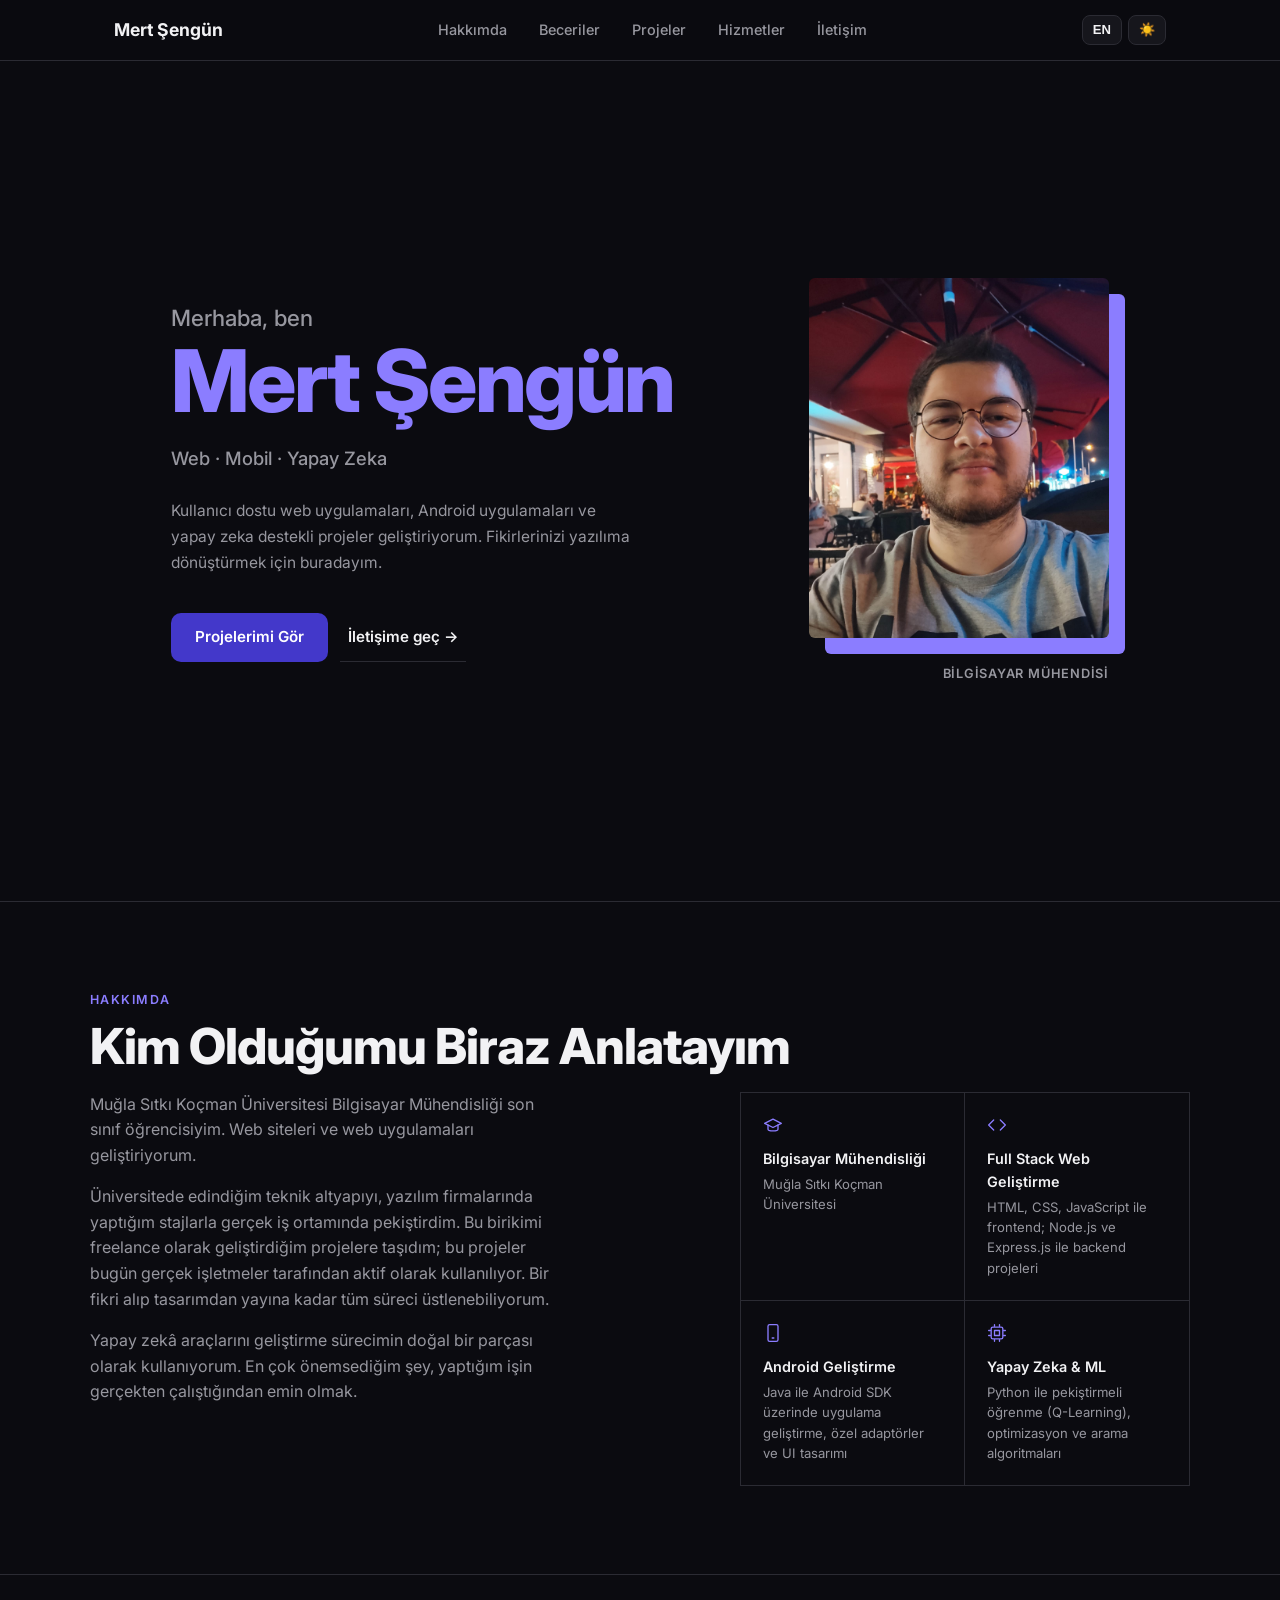
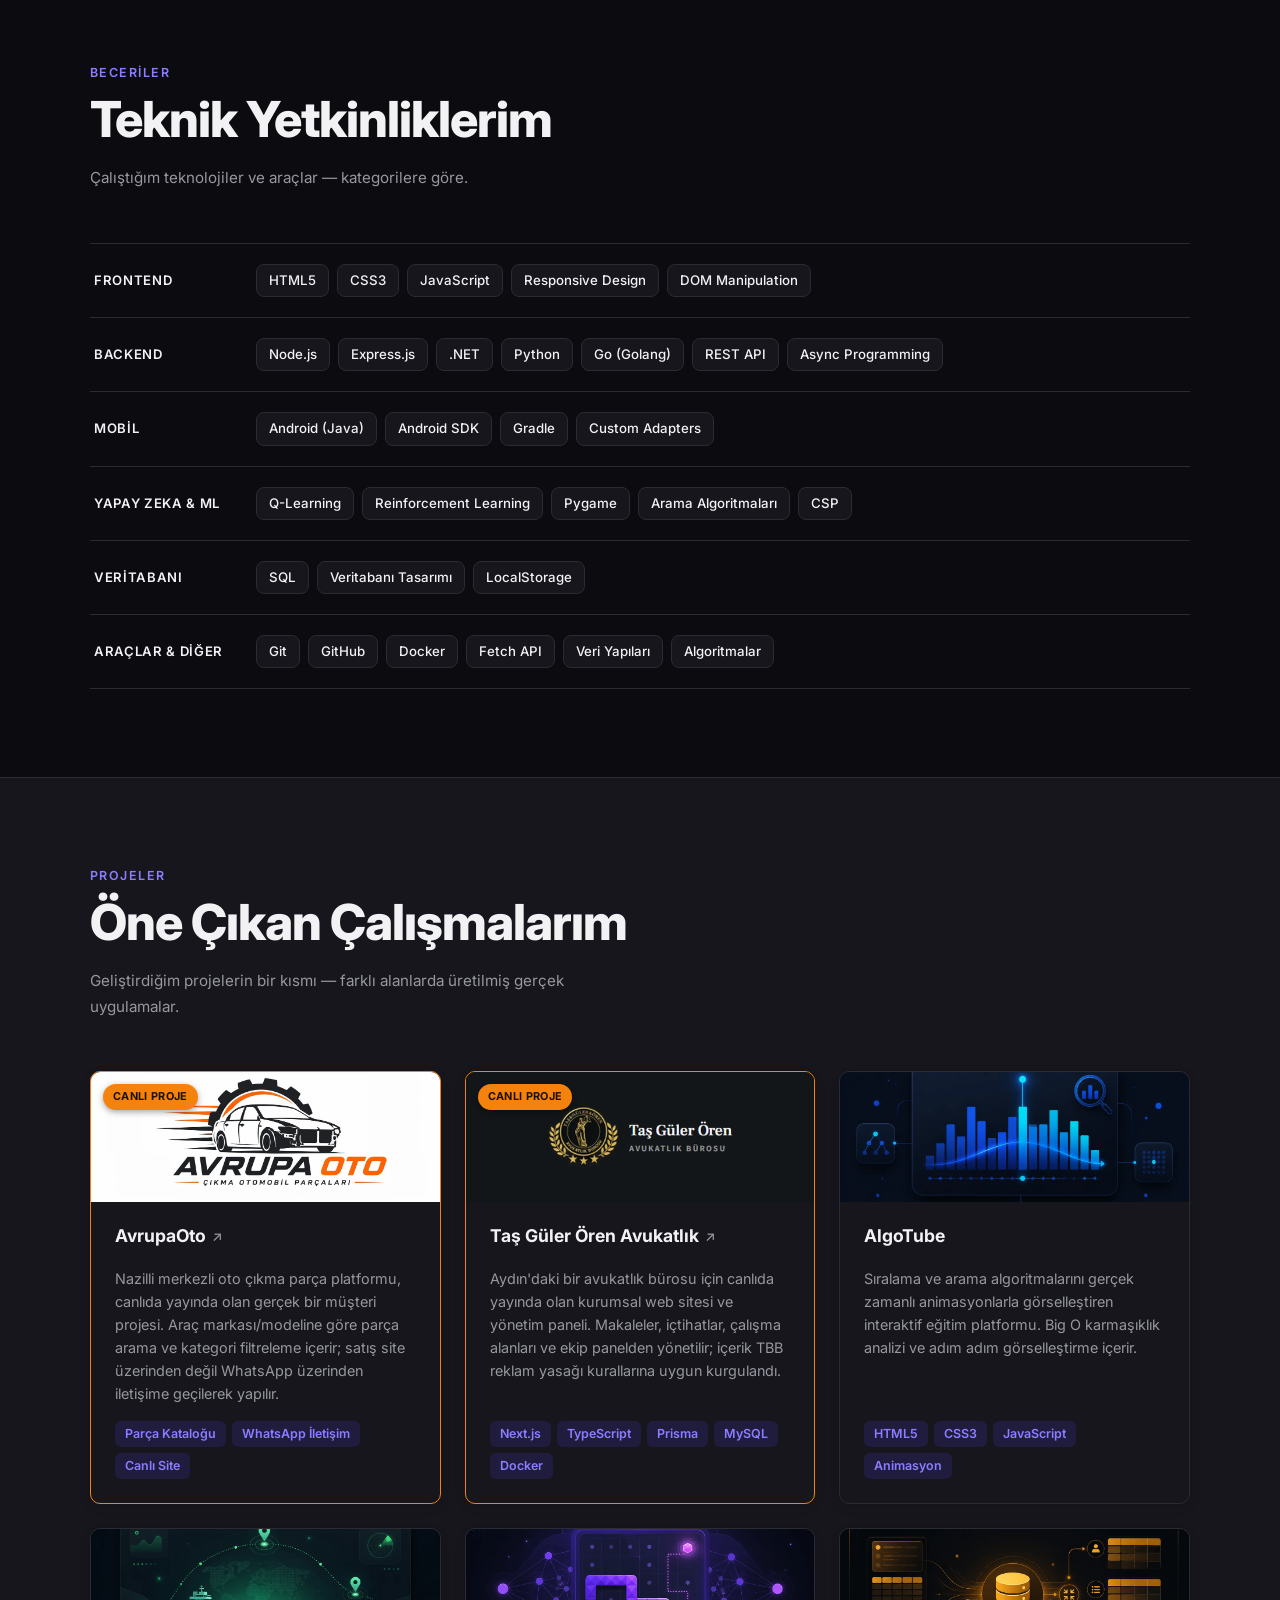
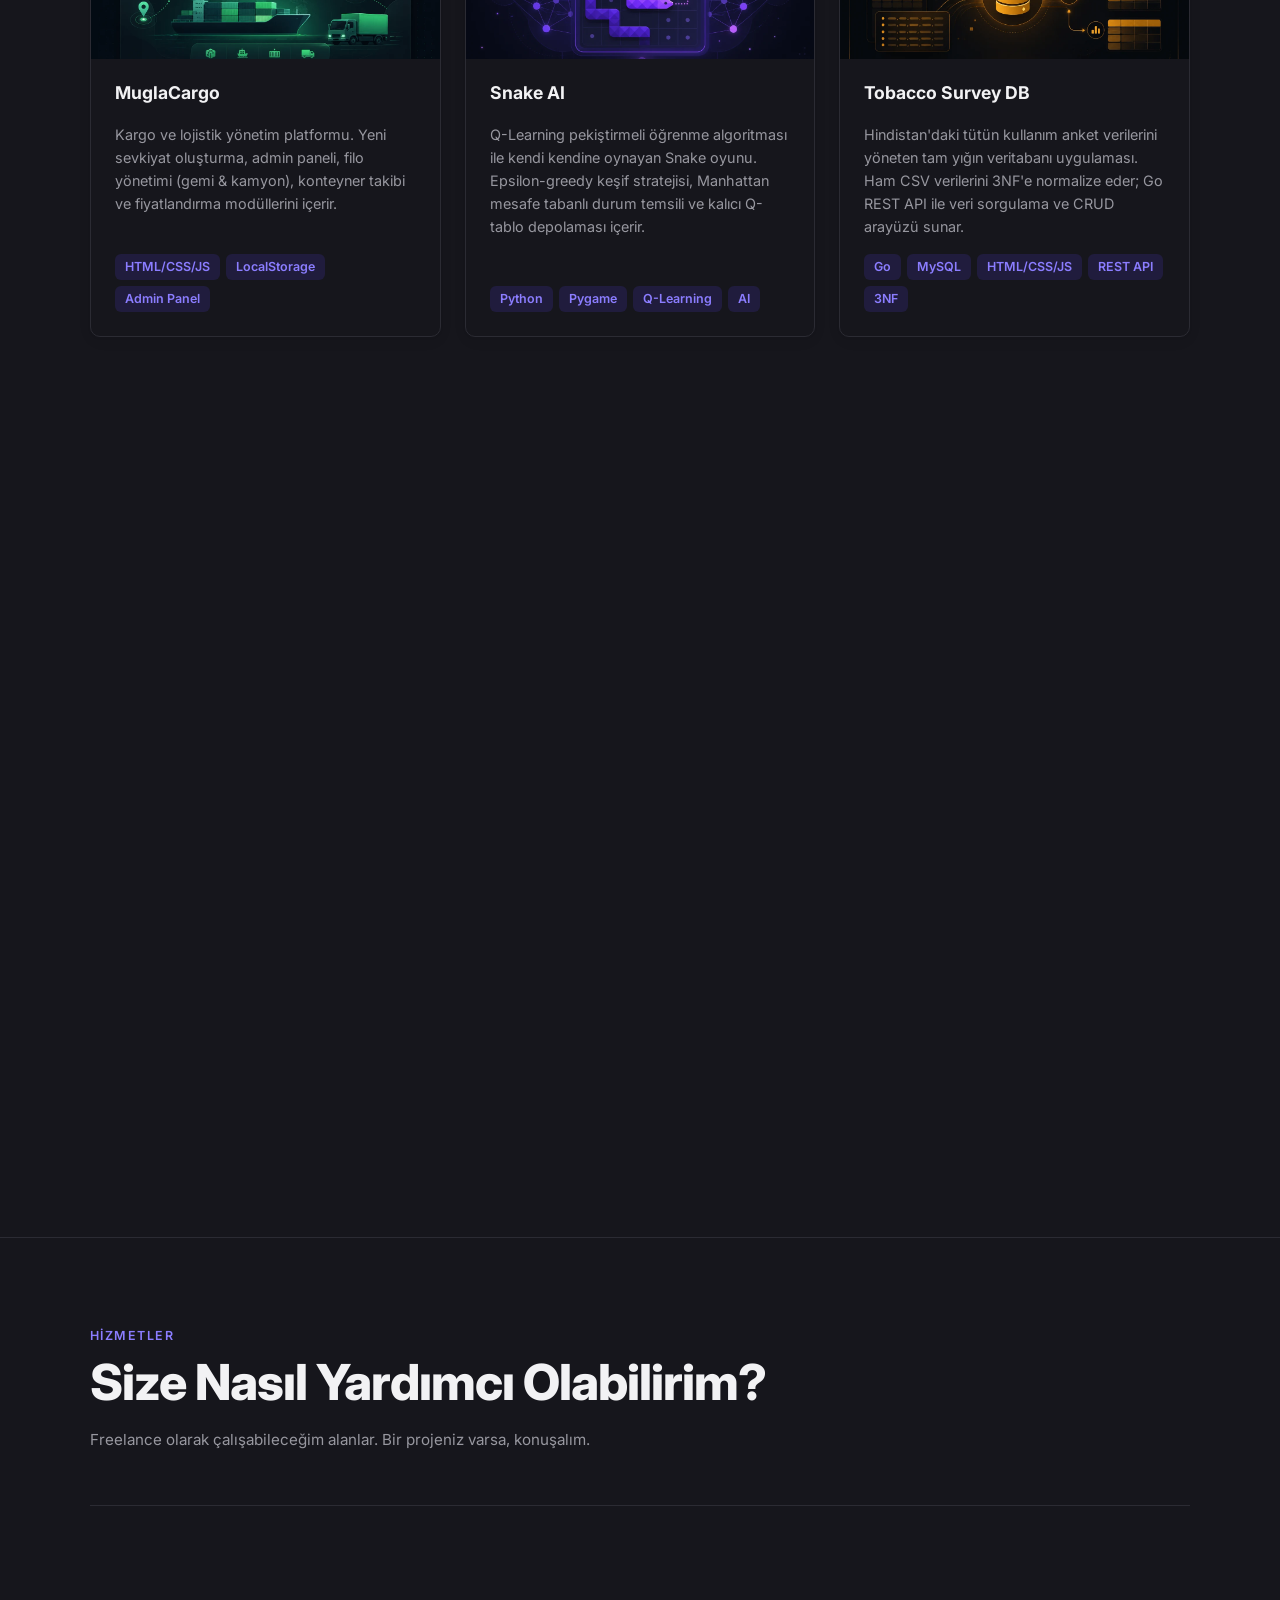
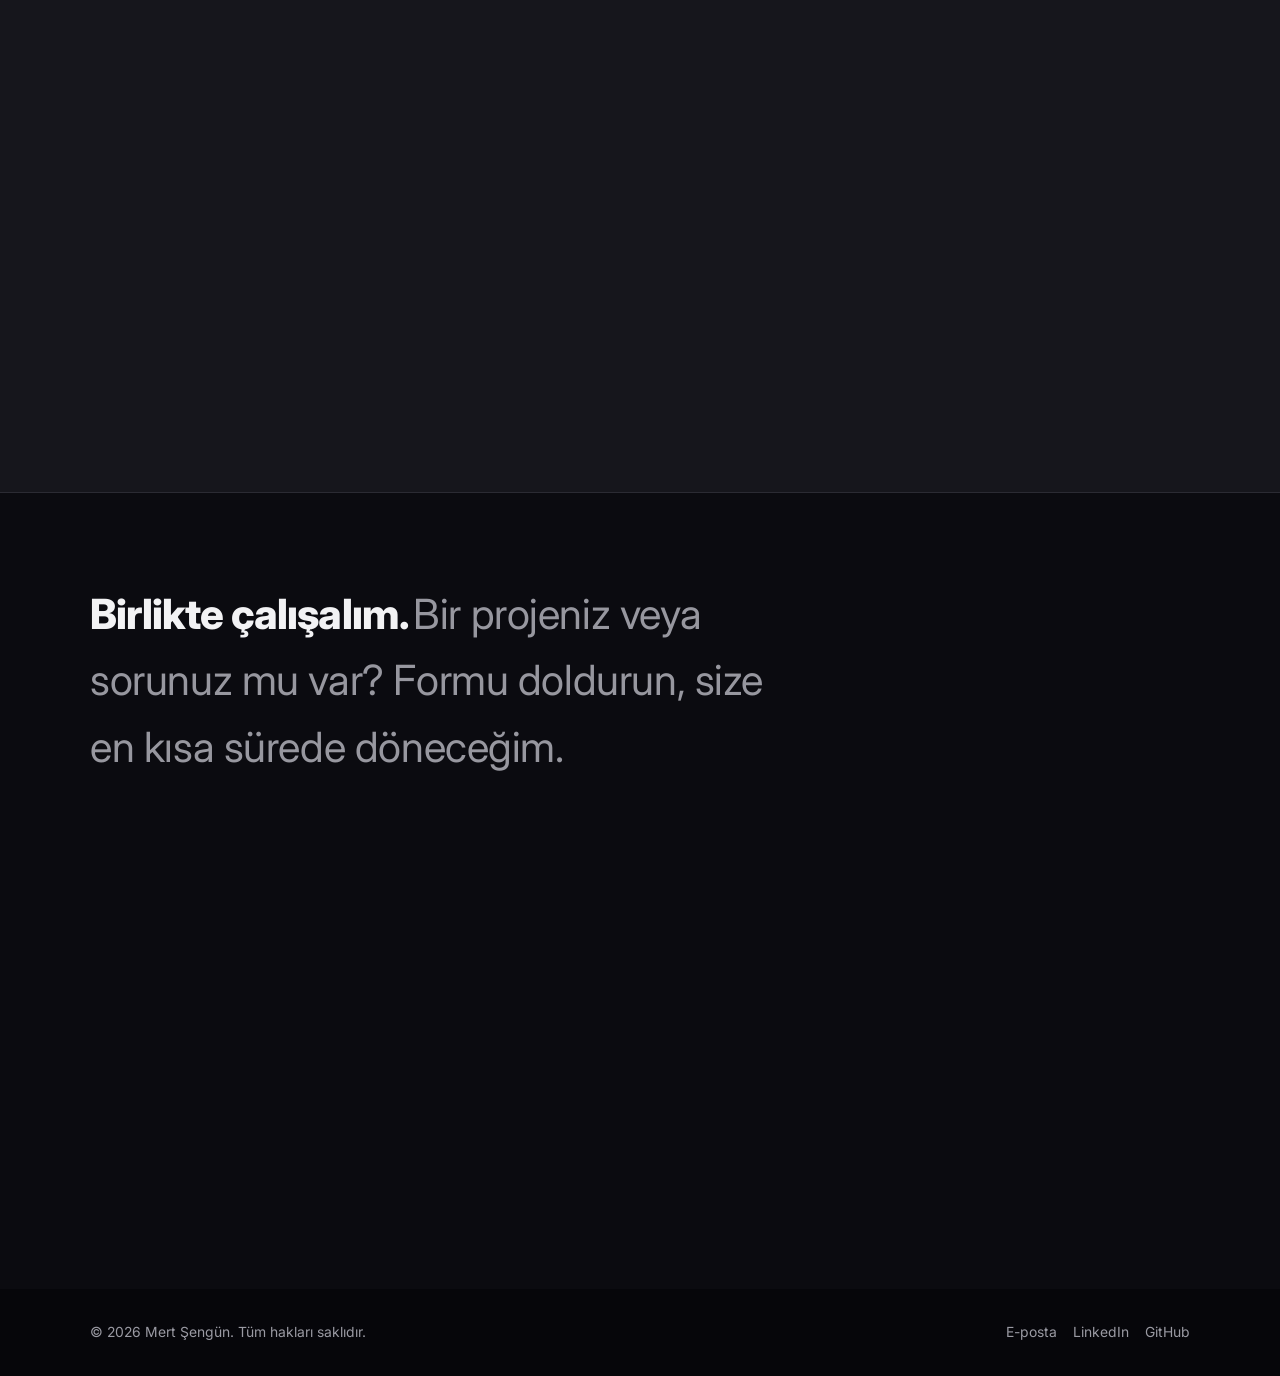
==== commit e6ee61fc: "Add Taş Güler Ören live project, .NET/Docker skills, rewrite About text Co-Authored-By: Claude Opus " ====
--- a/index.html
+++ b/index.html
@@ -67,9 +67,9 @@
 
     <div class="about-grid">
       <div class="about-text fade-up">
-        <p data-i18n="about.p1">Muğla Sıtkı Koçman Üniversitesi Bilgisayar Mühendisliği bölümü öğrencisiyim. Web geliştirme, mobil uygulama ve yapay zeka alanlarında projeler üretmeyi seviyorum.</p>
-        <p data-i18n="about.p2">Eğitimim boyunca hem akademik hem de kişisel projelerle geniş bir teknik altyapı oluşturdum. Algoritmaları görselleştiren bir platform geliştirmekten Q-Learning ile oyun oynayan bir yapay zeka yazmaya kadar pek çok farklı problem üzerinde çalıştım.</p>
-        <p data-i18n="about.p3">Bir projeniz varsa ya da teknik danışmanlık istiyorsanız, birlikte çalışmaktan memnuniyet duyarım.</p>
+        <p data-i18n="about.p1">Muğla Sıtkı Koçman Üniversitesi Bilgisayar Mühendisliği son sınıf öğrencisiyim. Web siteleri ve web uygulamaları geliştiriyorum.</p>
+        <p data-i18n="about.p2">Üniversitede edindiğim teknik altyapıyı, yazılım firmalarında yaptığım stajlarla gerçek iş ortamında pekiştirdim. Bu birikimi freelance olarak geliştirdiğim projelere taşıdım; bu projeler bugün gerçek işletmeler tarafından aktif olarak kullanılıyor. Bir fikri alıp tasarımdan yayına kadar tüm süreci üstlenebiliyorum.</p>
+        <p data-i18n="about.p3">Yapay zekâ araçlarını geliştirme sürecimin doğal bir parçası olarak kullanıyorum. En çok önemsediğim şey, yaptığım işin gerçekten çalıştığından emin olmak.</p>
       </div>
 
       <div class="about-highlights">
@@ -79,7 +79,7 @@
           </div>
           <div class="hc-body">
             <h4 data-i18n="about.card1.title">Bilgisayar Mühendisliği</h4>
-            <p data-i18n="about.card1.desc">Muğla Sıtkı Koçman Üniversitesi — Yazılım, AI ve Mobil Geliştirme odaklı müfredat</p>
+            <p data-i18n="about.card1.desc">Muğla Sıtkı Koçman Üniversitesi</p>
           </div>
         </div>
         <div class="highlight-card fade-up">
@@ -137,6 +137,7 @@
         <div class="skill-tags">
           <span class="skill-tag">Node.js</span>
           <span class="skill-tag">Express.js</span>
+          <span class="skill-tag">.NET</span>
           <span class="skill-tag">Python</span>
           <span class="skill-tag">Go (Golang)</span>
           <span class="skill-tag">REST API</span>
@@ -175,6 +176,7 @@
         <div class="skill-tags">
           <span class="skill-tag">Git</span>
           <span class="skill-tag">GitHub</span>
+          <span class="skill-tag">Docker</span>
           <span class="skill-tag">Fetch API</span>
           <span class="skill-tag" data-i18n-tag="skills.tag.ds">Veri Yapıları</span>
           <span class="skill-tag" data-i18n-tag="skills.tag.algo">Algoritmalar</span>
@@ -192,7 +194,7 @@
     <p class="section-desc" data-i18n="projects.desc">Geliştirdiğim projelerin bir kısmı — farklı alanlarda üretilmiş gerçek uygulamalar.</p>
 
     <div class="projects-grid">
-      <a class="project-card avrupaoto fade-up" href="https://avrupaotocikma.com.tr" target="_blank" rel="noopener noreferrer">
+      <a class="project-card live-project avrupaoto fade-up" href="https://avrupaotocikma.com.tr" target="_blank" rel="noopener noreferrer">
         <div class="project-preview">
           <span class="live-badge" data-i18n="projects.avrupaoto.badge">Canlı Proje</span>
         </div>
@@ -202,6 +204,21 @@
           <span class="project-tag" data-i18n-tag="tag.partscatalog">Parça Kataloğu</span>
           <span class="project-tag" data-i18n-tag="tag.whatsapp">WhatsApp İletişim</span>
           <span class="project-tag" data-i18n-tag="tag.livesite">Canlı Site</span>
+        </div>
+      </a>
+
+      <a class="project-card live-project tasguleroren fade-up" href="https://tasguleroren.av.tr" target="_blank" rel="noopener noreferrer">
+        <div class="project-preview">
+          <span class="live-badge" data-i18n="projects.avrupaoto.badge">Canlı Proje</span>
+        </div>
+        <h3>Taş Güler Ören Avukatlık <span class="ext-icon">↗</span></h3>
+        <p data-i18n="projects.tasguleroren.desc">Aydın'daki bir avukatlık bürosu için canlıda yayında olan kurumsal web sitesi ve yönetim paneli. Makaleler, içtihatlar, çalışma alanları ve ekip panelden yönetilir; içerik TBB reklam yasağı kurallarına uygun kurgulandı.</p>
+        <div class="project-tags">
+          <span class="project-tag">Next.js</span>
+          <span class="project-tag">TypeScript</span>
+          <span class="project-tag">Prisma</span>
+          <span class="project-tag">MySQL</span>
+          <span class="project-tag">Docker</span>
         </div>
       </a>
 
--- a/style.css
+++ b/style.css
@@ -650,20 +650,21 @@
 .preview-dejaview    { background: linear-gradient(135deg, #f0fdf4, #bbf7d0); }
 .preview-travelogue  { background: linear-gradient(135deg, #fff7ed, #fed7aa); }
 
-/* AvrupaOto — real client project, full uncropped square photo */
-a.project-card.avrupaoto {
+/* Live client projects (AvrupaOto, Taş Güler Ören) — orange = real/live */
+a.project-card.live-project {
   text-decoration: none;
   color: inherit;
   border: 1px solid #f5820c;
   cursor: pointer;
 }
-.avrupaoto .project-preview {
-  background-image: url('images/previews/avrupaoto.webp');
+.live-project .project-preview {
   background-size: cover;
   background-position: center;
   position: relative;
 }
-.avrupaoto .live-badge {
+.avrupaoto .project-preview     { background-image: url('images/previews/avrupaoto.webp'); }
+.tasguleroren .project-preview  { background-image: url('images/previews/tasguleroren.webp'); }
+.live-project .live-badge {
   position: absolute;
   top: 12px;
   left: 12px;
@@ -677,8 +678,8 @@
   border-radius: 999px;
   box-shadow: 0 2px 6px rgba(0,0,0,.35);
 }
-.avrupaoto h3 { display: flex; align-items: center; gap: 6px; }
-.avrupaoto h3 .ext-icon { color: var(--muted); font-size: .85rem; font-weight: 500; }
+.live-project h3 { display: flex; align-items: center; gap: 6px; }
+.live-project h3 .ext-icon { color: var(--muted); font-size: .85rem; font-weight: 500; }
 
 .preview-algotube,
 .preview-cargo,
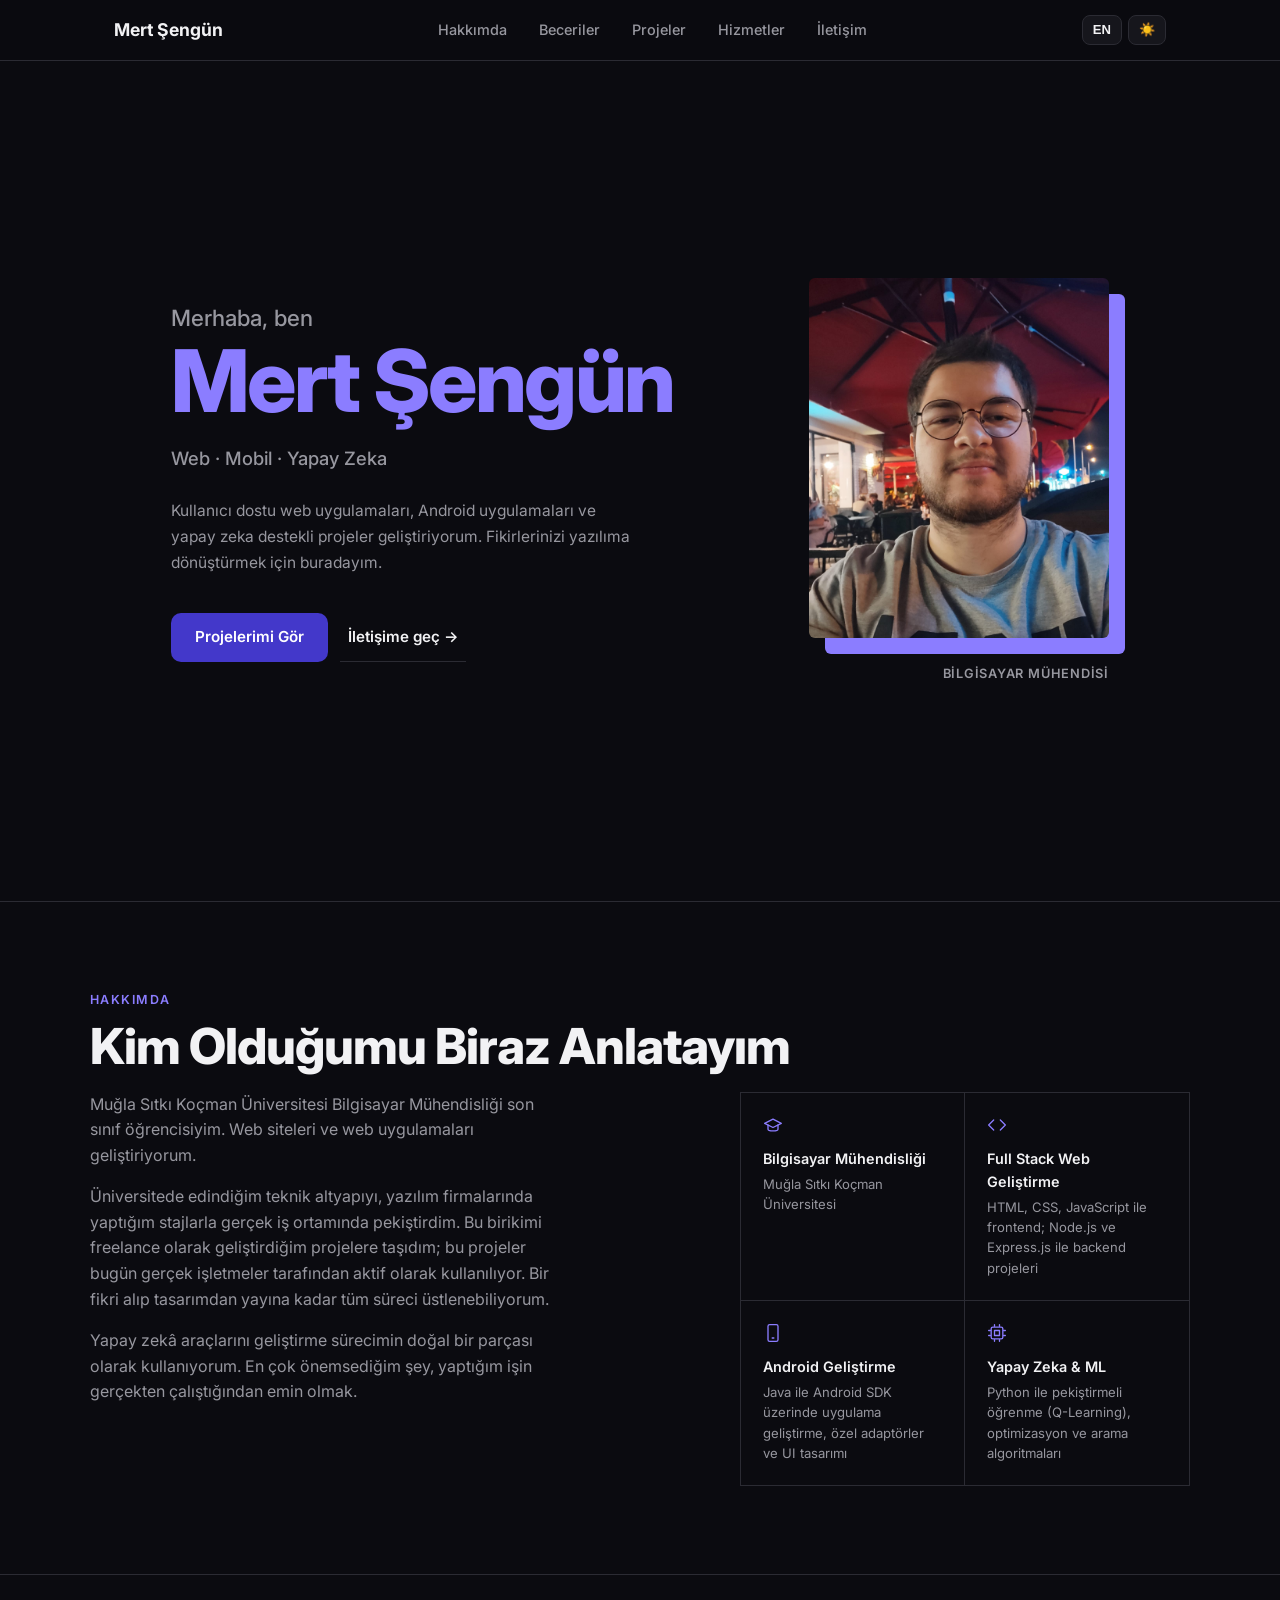
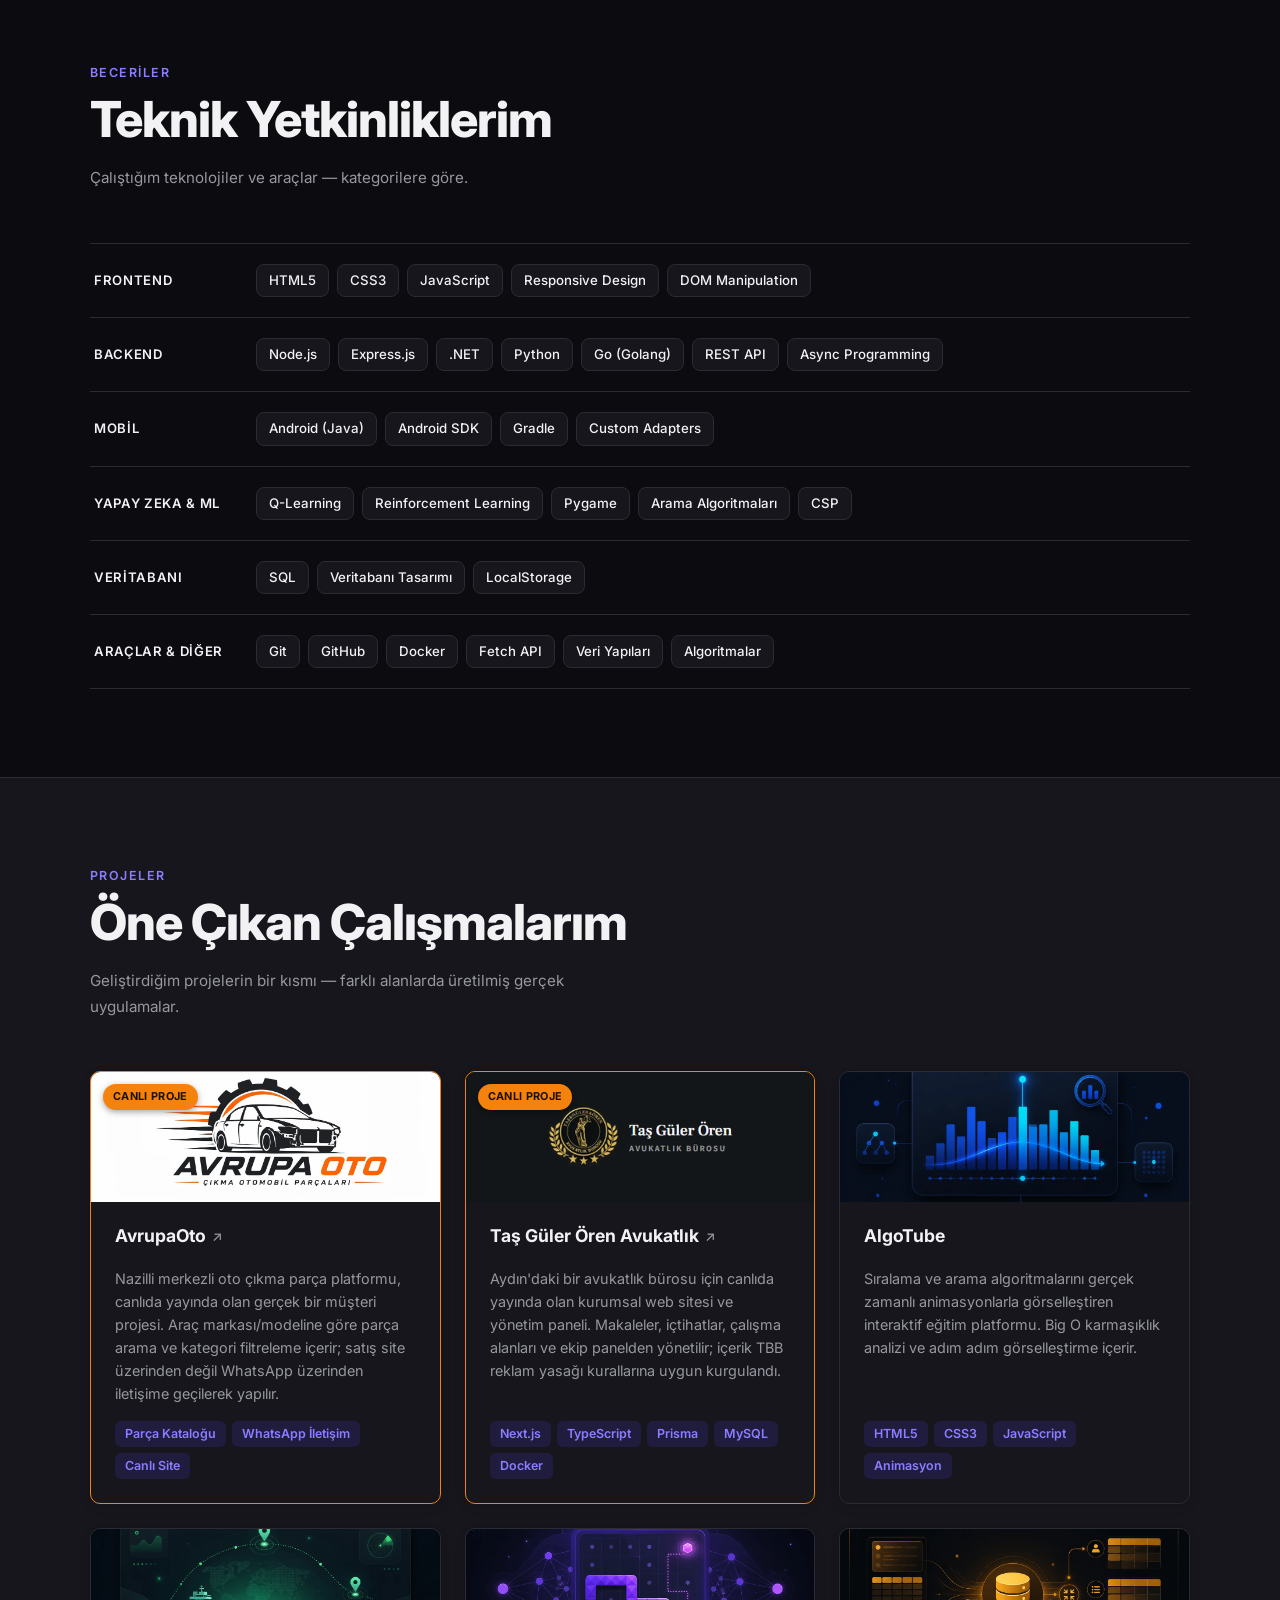
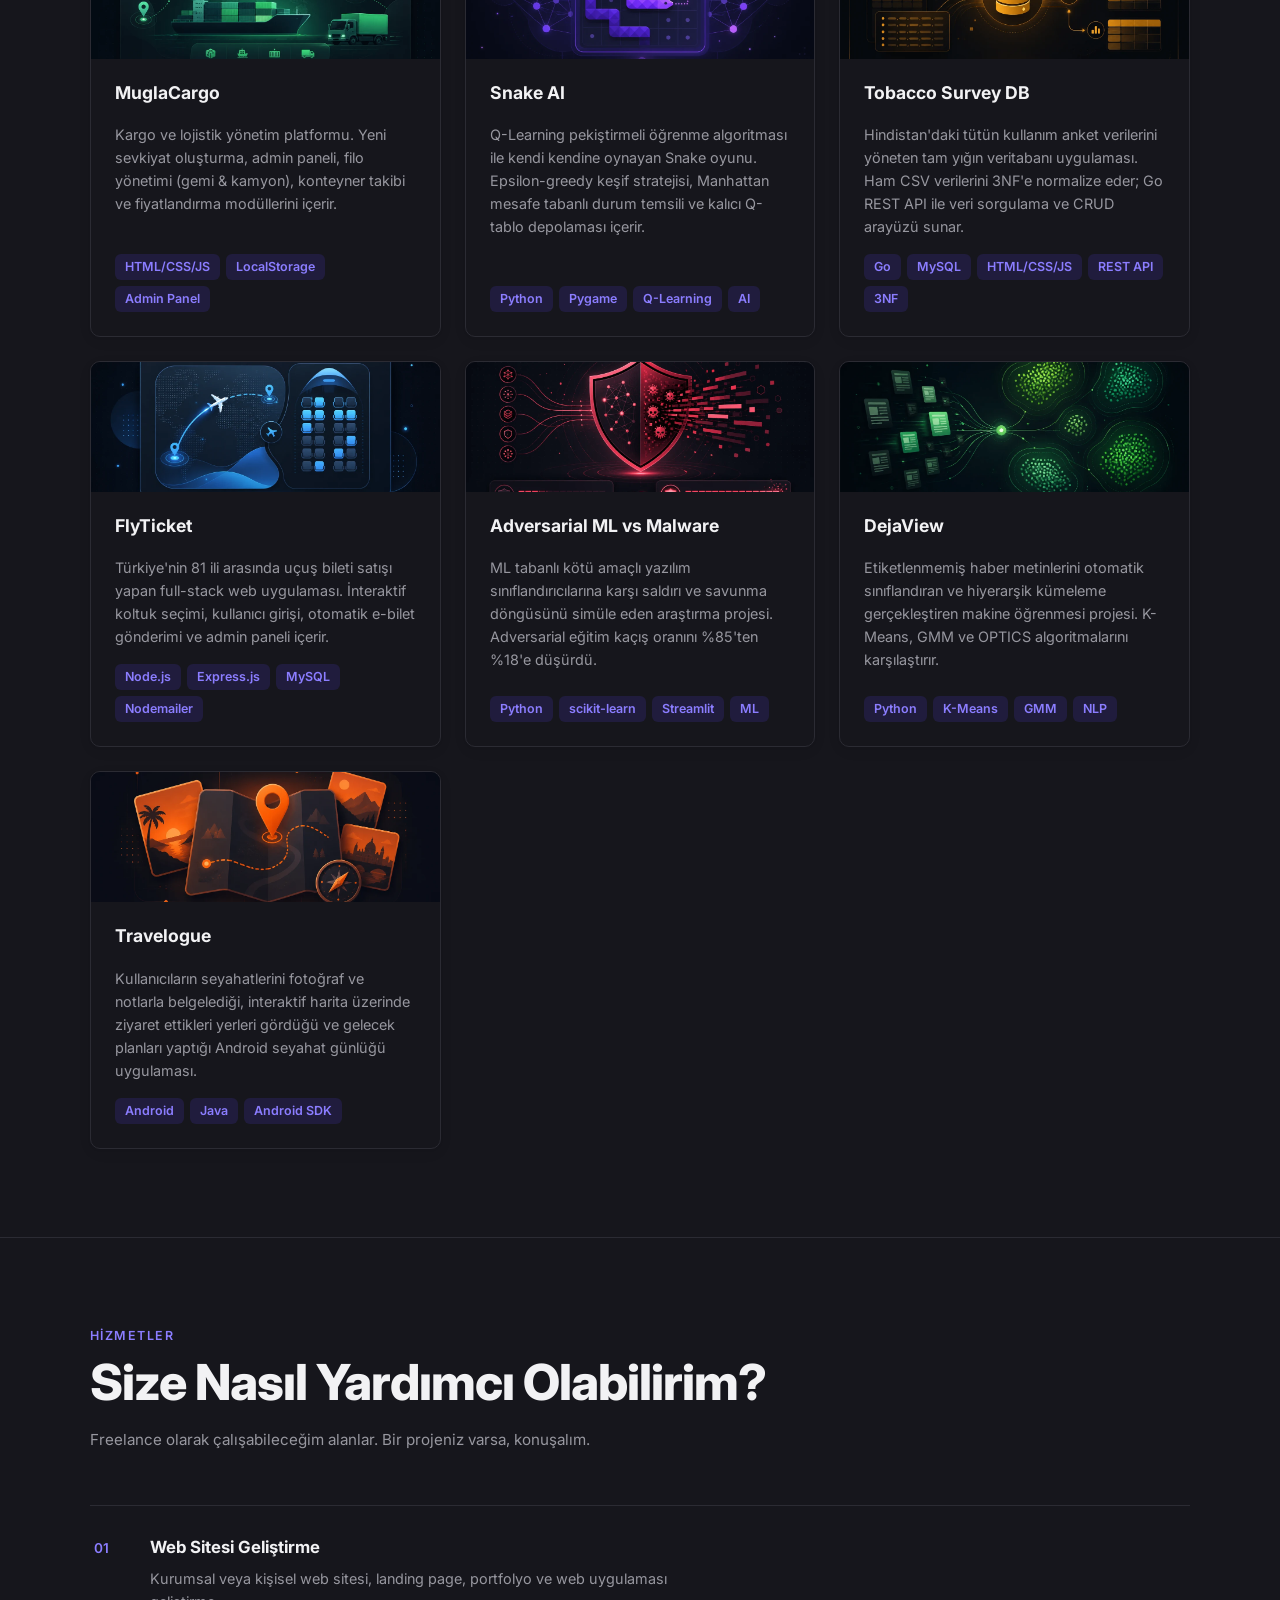
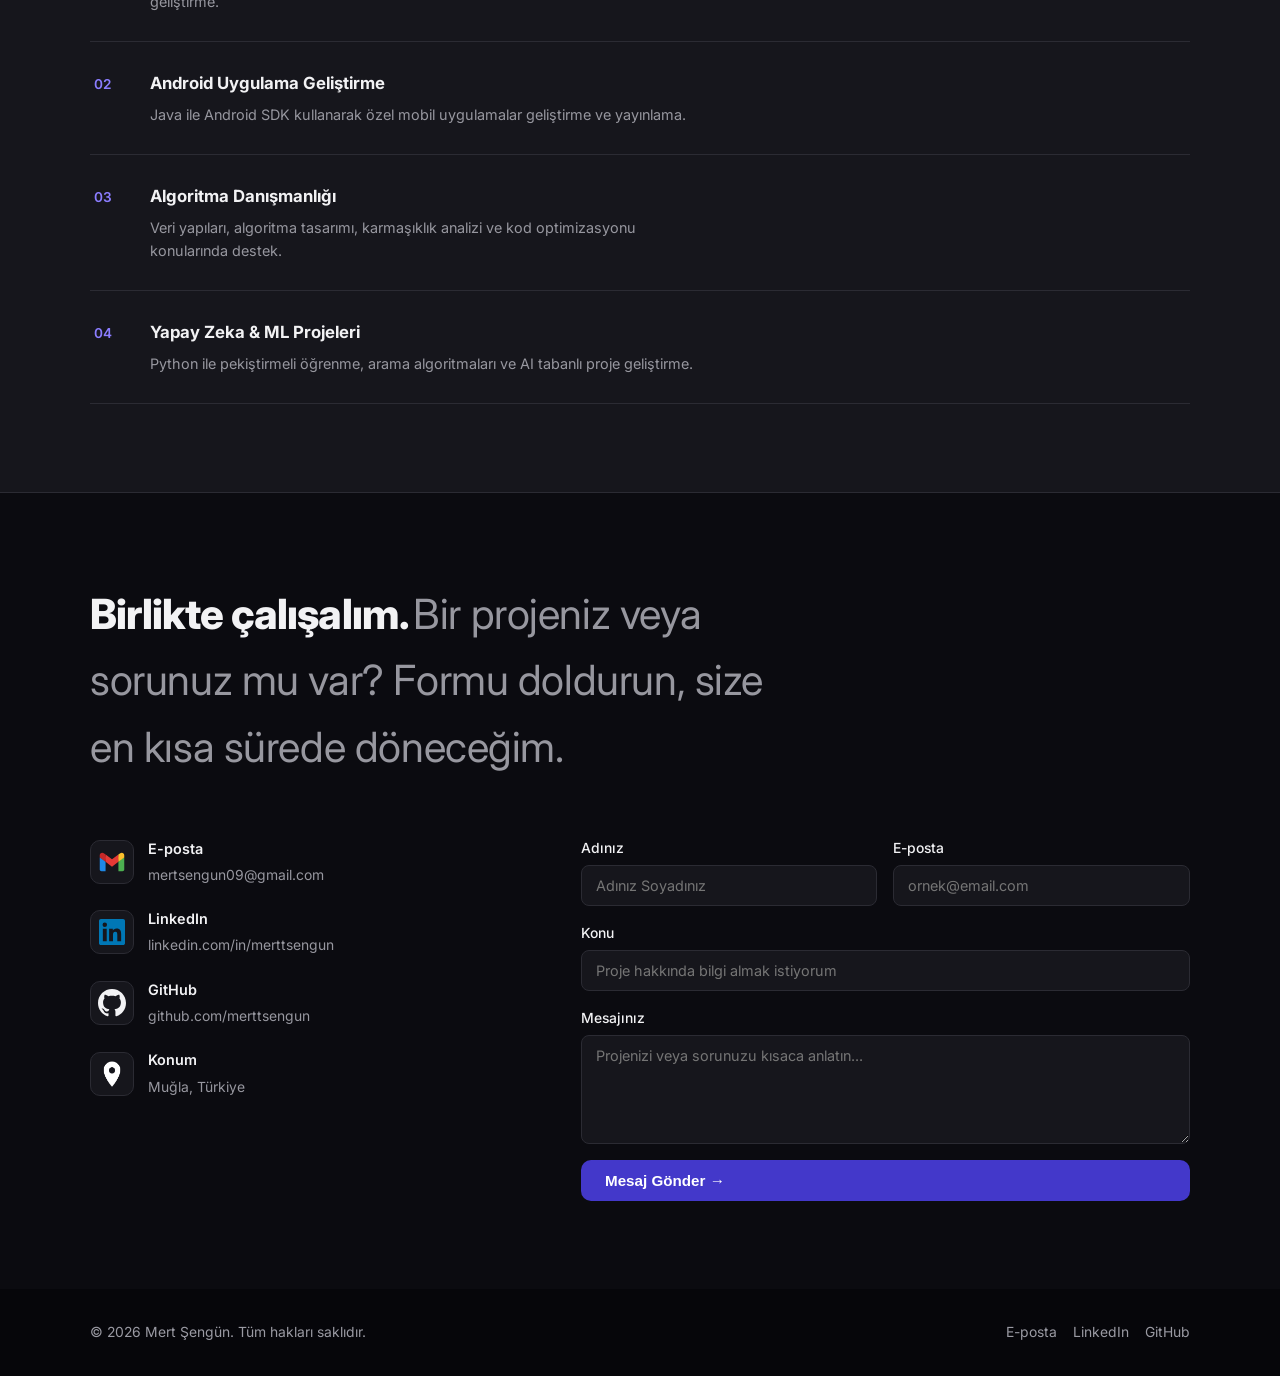
==== commit 82211846: "Version CSS/JS URLs to bypass stale Cloudflare cache Co-Authored-By: Claude Opus 5.5 <noreply@anthro" ====
--- a/index.html
+++ b/index.html
@@ -10,7 +10,7 @@
   <link rel="icon" type="image/png" sizes="16x16" href="favicon-16.png?v=2" />
   <link rel="icon" href="favicon.ico?v=2" sizes="any" />
   <link rel="apple-touch-icon" href="apple-touch-icon.png?v=2" />
-  <link rel="stylesheet" href="style.css" />
+  <link rel="stylesheet" href="style.css?v=20260924" />
 </head>
 <body>
 
@@ -456,7 +456,7 @@
 </footer>
 
 <script src="config.js"></script>
-<script src="script.js"></script>
+<script src="script.js?v=20260924"></script>
 <!-- Cloudflare Web Analytics --><script type='module' src='https://static.cloudflareinsights.com/beacon.min.js' data-cf-beacon='{"token": "83a2775b8dc945a38264189d3e132ca3"}'></script><!-- End Cloudflare Web Analytics -->
 </body>
 </html>
